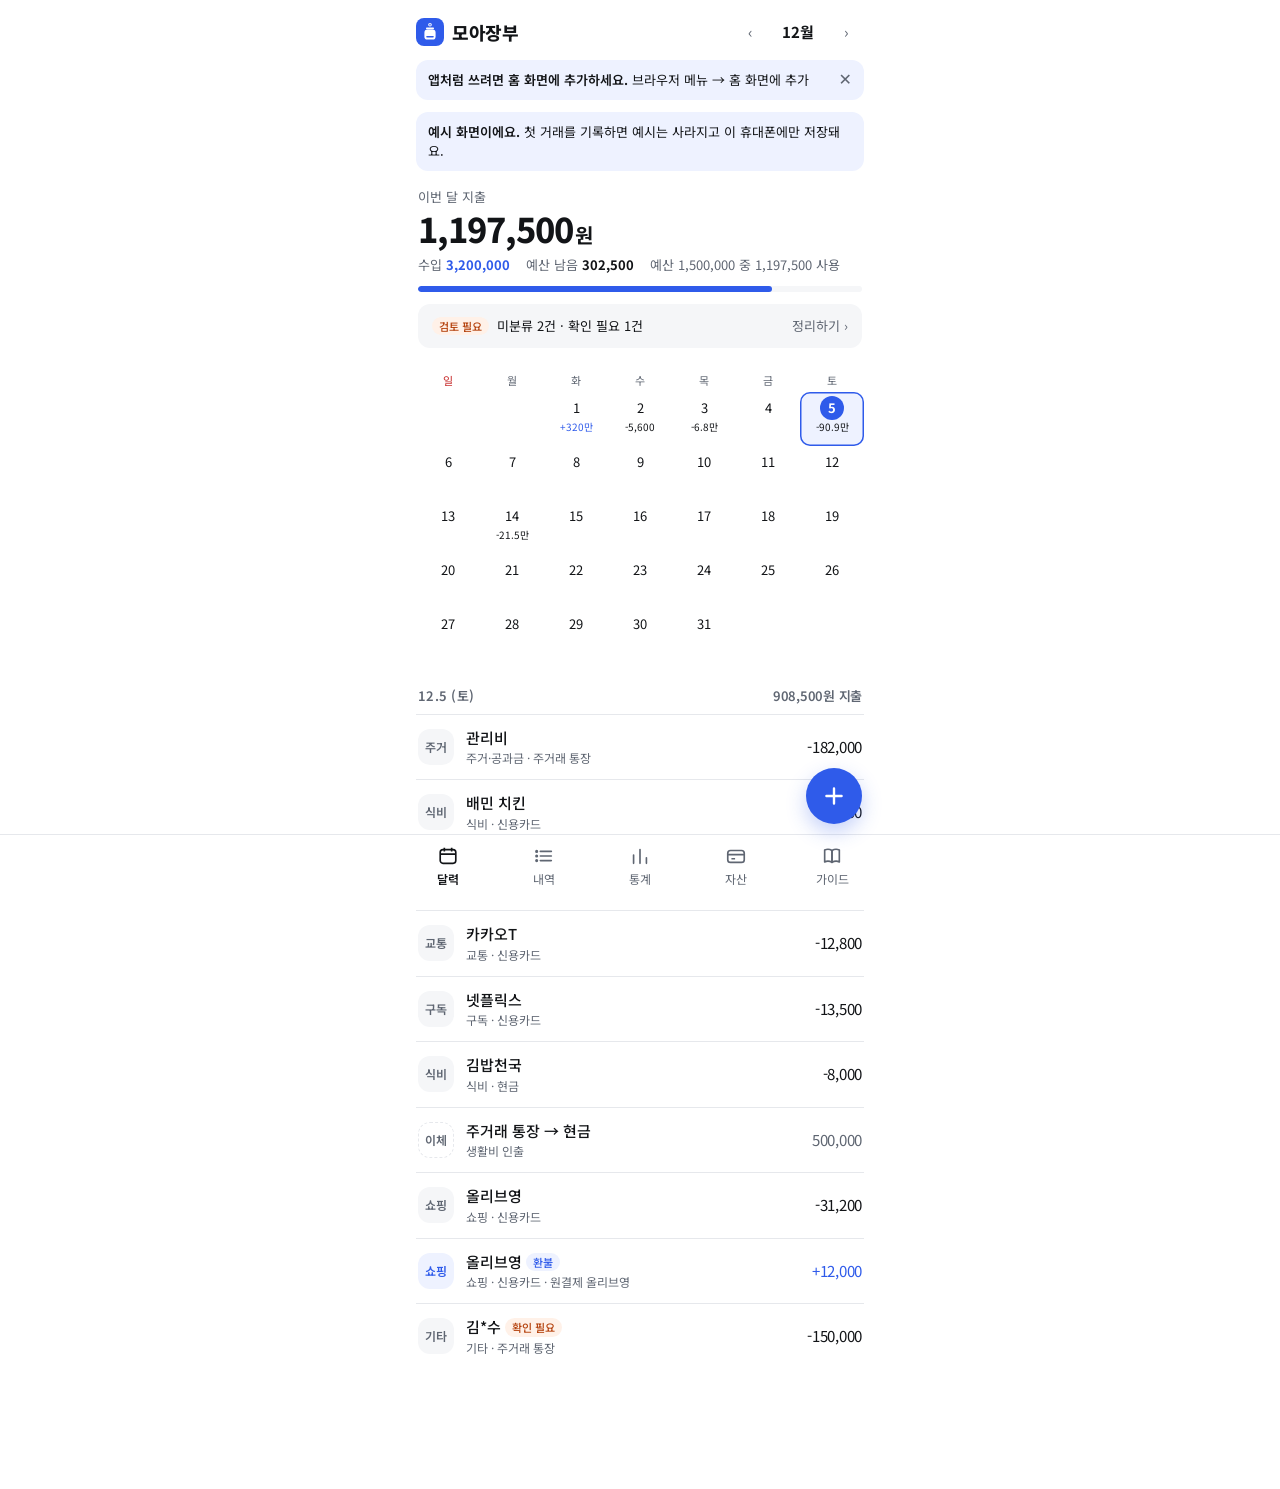
==== index.html @ e37d8bec "v2.2: 할부 회차 금액을 카드사 방식(100원 단위)으로 Co-Authored-By: Claude Opus 5.5 <noreply@anthropic.com> Claude-Ses" ====
<!doctype html>
<html lang="ko">
<head>
<meta charset="utf-8">
<meta name="viewport" content="width=device-width,initial-scale=1,viewport-fit=cover">
<title>모아장부</title>
<meta name="description" content="내 휴대폰에만 저장되는 가계부">
<meta name="theme-color" content="#FFFFFF" media="(prefers-color-scheme: light)">
<meta name="theme-color" content="#0E1014" media="(prefers-color-scheme: dark)">
<meta name="apple-mobile-web-app-capable" content="yes">
<meta name="mobile-web-app-capable" content="yes">
<meta name="apple-mobile-web-app-title" content="모아장부">
<meta name="apple-mobile-web-app-status-bar-style" content="default">
<link rel="manifest" href="manifest.webmanifest?v=5">
<link rel="icon" type="image/png" sizes="192x192" href="icon-192.png?v=5">
<link rel="apple-touch-icon" sizes="180x180" href="apple-touch-icon.png?v=5">
<link rel="preconnect" href="https://fonts.googleapis.com">
<link rel="stylesheet" href="https://fonts.googleapis.com/css2?family=Noto+Sans+KR:wght@400;500;700;800&display=swap">
<style>
/* Layout: A안 미니멀 — 흰 바탕, 코발트 포인트 하나, 큰 지출 숫자, 선으로 나눈 목록 */
:root{
  --bg:#FFFFFF; --surface:#FFFFFF; --surface2:#F5F6F8; --fg:#121417; --muted:#5F6672; --line:#E6E8EC;
  --accent:#2F5BEA; --accent-soft:#EEF2FF; --accent-ink:#FFFFFF; --in:#2F5BEA; --warn:#B4400B; --warn-soft:#FFF1E8; --danger:#C62828;
  --display:"Noto Sans KR","Apple SD Gothic Neo","Malgun Gothic",system-ui,sans-serif;
  --body:"Noto Sans KR","Apple SD Gothic Neo","Malgun Gothic",system-ui,sans-serif;
  --num:"Noto Sans KR","Apple SD Gothic Neo","Malgun Gothic",system-ui,sans-serif;
  --r:14px;
}
@media (prefers-color-scheme: dark){:root:not([data-theme="light"]){
  --bg:#0E1014; --surface:#0E1014; --surface2:#1B1F26; --fg:#EDEFF3; --muted:#9AA1AD; --line:#262B34;
  --accent:#6E8DFF; --accent-soft:#1A2246; --accent-ink:#0B1020; --in:#8EA6FF; --warn:#FF9F6B; --warn-soft:#3A2416; --danger:#FF8A80; color-scheme:dark}}
:root[data-theme="dark"]{
  --bg:#0E1014; --surface:#0E1014; --surface2:#1B1F26; --fg:#EDEFF3; --muted:#9AA1AD; --line:#262B34;
  --accent:#6E8DFF; --accent-soft:#1A2246; --accent-ink:#0B1020; --in:#8EA6FF; --warn:#FF9F6B; --warn-soft:#3A2416; --danger:#FF8A80; color-scheme:dark}
html{padding-top:env(safe-area-inset-top,0px);padding-bottom:env(safe-area-inset-bottom,0px);-webkit-text-size-adjust:100%}
html,body{height:100%}
body{margin:0;font-size:15px}
[hidden]{display:none!important}
.linkbtn{border:0;background:none;padding:0;color:var(--accent);font-weight:600;text-decoration:underline;text-underline-offset:2px}
.banner .x{float:right;border:0;background:none;color:var(--muted);font-size:16px;line-height:1;padding:0 0 4px 8px}
body{background:var(--bg);color:var(--fg);font-family:var(--body);font-size:15px;line-height:1.5;-webkit-tap-highlight-color:transparent}
body::before{content:"";position:fixed;inset:0 0 auto;height:env(safe-area-inset-top,0px);z-index:10;background:var(--bg)}
*{box-sizing:border-box}
button,input,select,textarea{font:inherit;color:inherit}
button{cursor:pointer}
:focus-visible{outline:2px solid var(--accent);outline-offset:2px}
.app{max-width:480px;margin:0 auto;padding-left:max(16px,env(safe-area-inset-left,0px));padding-right:max(16px,env(safe-area-inset-right,0px));padding-block:0 120px}
.num{font-family:var(--num);font-variant-numeric:tabular-nums;letter-spacing:-.02em}
.muted{color:var(--muted)}
.in{color:var(--in)}
.ref{color:var(--accent)}
header.top{position:sticky;top:env(safe-area-inset-top,0px);z-index:5;background:var(--bg);display:flex;align-items:center;justify-content:space-between;gap:8px;padding-block:14px 10px}
.brand{display:flex;align-items:center;gap:8px;font-weight:800;font-size:18px;letter-spacing:-.02em}
.brand .mark{width:28px;height:28px;border-radius:8px;background:var(--accent);display:grid;place-items:center;flex:none}
.hero{padding:4px 2px 2px;margin-bottom:6px}
.hero .lbl{font-size:13px;color:var(--muted)}
.hero .big{font-size:34px;font-weight:800;letter-spacing:-.03em;line-height:1.25;margin-top:2px;font-variant-numeric:tabular-nums}
.hero .big span{font-size:20px;font-weight:700;margin-left:2px}
.hero .sub{display:flex;flex-wrap:wrap;gap:4px 16px;margin-top:4px;font-size:13px;color:var(--muted)}
.hero .sub b{color:var(--fg);font-weight:700;font-variant-numeric:tabular-nums}
.hero .sub b.in{color:var(--in)}
.hero .sub b.over{color:var(--warn)}
.hero .meter{margin-top:12px}
.hero .status-row{margin-top:12px;background:var(--surface2);border-radius:12px;padding:12px 14px}
.month{display:flex;align-items:center;gap:2px}
.month b{font-weight:700;min-width:56px;text-align:center}
.icon-btn{border:0;background:transparent;width:36px;height:36px;border-radius:10px;display:grid;place-items:center;color:var(--muted)}
.icon-btn:hover{background:var(--surface2)}
.banner{background:var(--accent-soft);color:var(--fg);border-radius:12px;padding:10px 12px;font-size:13px;margin-bottom:12px}
.banner b{font-weight:600}
.banner.warn{background:var(--warn-soft)}
.banner details{margin-top:6px}
.banner summary{cursor:pointer;color:var(--muted)}
.banner pre{white-space:pre-wrap;word-break:break-all;font-family:var(--num);font-size:12px;margin:6px 0 0}
.summary{display:grid;grid-template-columns:1fr 1fr;gap:1px;background:var(--line);border:1px solid var(--line);border-radius:var(--r);overflow:hidden;margin-bottom:14px}
.summary>div,.summary>button{background:var(--surface);padding:12px 14px;min-width:0}
.summary .lbl{font-size:12px;color:var(--muted);letter-spacing:.02em}
.summary .val{font-size:19px;margin-top:2px;white-space:nowrap;overflow:hidden;text-overflow:ellipsis}
.summary .wide{grid-column:1/-1}
.status-row{border:0;text-align:left;display:flex;align-items:center;gap:8px;font-size:13px;width:100%}
.status-row .go{margin-left:auto;color:var(--muted)}
button.status-row:hover{background:var(--surface2)}
.meter{height:6px;border-radius:6px;background:var(--surface2);overflow:hidden;margin-top:8px}
.meter i{display:block;height:100%;background:var(--accent);border-radius:6px}
.meter.over i{background:var(--warn)}
.cal{padding:12px 0 6px;margin-bottom:6px}
.cal .dow,.cal .grid{display:grid;grid-template-columns:repeat(7,1fr)}
.cal .dow span{text-align:center;font-size:11px;color:var(--muted);padding:4px 0}
.cal .dow span:first-child{color:var(--danger)}
.day{border:0;background:transparent;border-radius:10px;min-height:54px;padding:4px 2px;display:flex;flex-direction:column;align-items:center;gap:1px;min-width:0}
.day .d{font-size:13px;width:24px;height:24px;line-height:24px;border-radius:50%;text-align:center}
.day.today{background:var(--accent-soft)}
.day.today .d{background:var(--accent);color:var(--accent-ink);font-weight:700}
.day.sel{box-shadow:inset 0 0 0 1.5px var(--accent)}
.day .a{font-family:var(--num);font-size:10px;line-height:1.25;max-width:100%;overflow:hidden;text-overflow:ellipsis;white-space:nowrap}
.day.blank{visibility:hidden}
h2.sec{font-size:13px;font-weight:600;color:var(--muted);margin:18px 2px 8px;display:flex;justify-content:space-between;align-items:center;gap:8px;letter-spacing:.02em}
.list{background:transparent;border-top:1px solid var(--line);overflow:hidden}
.row{display:flex;align-items:center;gap:12px;padding:12px 2px;border:0;background:transparent;width:100%;text-align:left;border-top:1px solid var(--line)}
.row:first-child{border-top:0}
button.row:hover{background:var(--surface2)}
.cat{flex:none;width:36px;height:36px;border-radius:12px;background:var(--surface2);display:grid;place-items:center;font-size:12px;font-weight:600;color:var(--muted)}
.cat.tr{background:transparent;border:1px dashed var(--line)}
.cat.rf{background:var(--accent-soft);color:var(--accent)}
.row .main{flex:1;min-width:0}
.row .t{font-weight:500;white-space:nowrap;overflow:hidden;text-overflow:ellipsis;display:block}
.row .s{font-size:12px;color:var(--muted);white-space:nowrap;overflow:hidden;text-overflow:ellipsis;display:block}
.row .amt{text-align:right;white-space:nowrap}
.row .amt small{display:block;font-family:var(--body);font-size:11px;color:var(--muted)}
.who{display:inline-grid;place-items:center;width:16px;height:16px;border-radius:50%;background:var(--accent-soft);color:var(--accent);font-size:9px;font-weight:600;margin-left:4px;vertical-align:1px}
.pill{display:inline-block;font-size:11px;font-weight:500;padding:1px 7px;border-radius:20px;background:var(--surface2);color:var(--muted);margin-left:4px;vertical-align:1px;white-space:nowrap}
.pill.acc{background:var(--accent-soft);color:var(--accent)}
.pill.warn{background:var(--warn-soft);color:var(--warn)}
.pill.solid{background:var(--accent);color:var(--accent-ink)}
.status-row .pill{margin-left:0}
.empty{padding:28px 16px;text-align:center;color:var(--muted);font-size:14px}
.search{width:100%;border:0;background:var(--surface2);border-radius:12px;padding:10px 12px;margin-bottom:10px}
.chips{display:flex;gap:6px;overflow-x:auto;padding-bottom:10px}
.chip{flex:none;border:1px solid var(--line);background:var(--surface);border-radius:20px;padding:5px 12px;font-size:13px}
.chip.on{background:var(--fg);color:var(--bg);border-color:var(--fg)}
.flowchips{display:flex;flex-wrap:wrap;gap:6px;padding:0 14px 12px 62px}
.flowchips .chip{padding:4px 10px;font-size:12px}
.bars{display:flex;flex-direction:column;gap:12px;padding:14px}
.bar .top{display:flex;justify-content:space-between;gap:8px;font-size:14px}
.bar .track{height:8px;background:var(--surface2);border-radius:8px;margin-top:5px;overflow:hidden}
.bar .track i{display:block;height:100%;background:var(--accent);border-radius:8px}
.bar.unc .track i{background:var(--warn)}
.trend{display:grid;grid-template-columns:repeat(6,1fr);align-items:end;gap:10px;height:150px;padding:14px 14px 8px}
.trend .col{display:flex;flex-direction:column;align-items:center;justify-content:flex-end;height:100%;gap:4px;min-width:0}
.trend .col i{display:block;width:70%;max-width:34px;background:var(--surface2);border-radius:6px 6px 2px 2px;min-height:2px}
.trend .col.cur i{background:var(--accent)}
.trend .col span{font-size:11px;color:var(--muted)}
.trend .col em{font-style:normal;font-family:var(--num);font-size:10px;color:var(--muted);white-space:nowrap}
.actions{display:flex;flex-direction:column;gap:8px;margin-top:10px}
.total{display:flex;justify-content:space-between;align-items:baseline;padding:16px 14px;background:var(--surface2);border:0;border-radius:var(--r)}
.total .v{font-size:24px}
.total.col{flex-direction:column;align-items:stretch;gap:8px}
.total .r{display:flex;justify-content:space-between;align-items:baseline;gap:8px;font-size:14px}
.total .r b{font-weight:700;font-variant-numeric:tabular-nums}
.total .r.big{font-size:18px;font-weight:800;padding-top:10px;border-top:1px solid var(--line)}
nav.tabs{position:fixed;left:0;right:0;bottom:0;z-index:6;background:var(--surface);border-top:1px solid var(--line);padding-bottom:env(safe-area-inset-bottom,0px);padding-left:env(safe-area-inset-left,0px);padding-right:env(safe-area-inset-right,0px)}
nav.tabs .in-tabs{max-width:480px;margin:0 auto;display:grid;grid-template-columns:repeat(5,1fr)}
.gver{display:flex;justify-content:space-between;align-items:baseline;gap:8px;font-size:13px;margin:4px 2px 12px}
details.guide{background:var(--surface2);border:0;border-radius:var(--r);margin-bottom:10px;overflow:hidden}
details.guide>summary{list-style:none;cursor:pointer;padding:14px 16px;font-weight:600;display:flex;justify-content:space-between;align-items:center;gap:8px}
details.guide>summary::-webkit-details-marker{display:none}
details.guide>summary::after{content:"";width:8px;height:8px;border-right:2px solid var(--muted);border-bottom:2px solid var(--muted);transform:rotate(45deg);margin-top:-4px;transition:transform .15s}
details.guide[open]>summary::after{transform:rotate(-135deg);margin-top:4px}
details.guide>summary .tag{font-size:11px;font-weight:500;color:var(--accent);background:var(--accent-soft);border-radius:20px;padding:1px 8px;margin-left:6px}
.gbody{padding:0 16px 16px;font-size:14px;line-height:1.65}
.gbody h4{font-size:13px;margin:14px 0 6px;color:var(--muted);letter-spacing:.02em}
.gbody h4:first-child{margin-top:0}
.gbody ol,.gbody ul{margin:0;padding-left:20px;display:flex;flex-direction:column;gap:4px}
.gbody p{margin:0 0 8px}
.gbody code{font-family:var(--num);font-size:13px;background:var(--surface2);border-radius:6px;padding:1px 6px;white-space:nowrap}
.gtable{width:100%;border-collapse:collapse;font-size:13px}
.gtable td{border-top:1px solid var(--line);padding:8px 4px;vertical-align:top}
.gtable tr:first-child td{border-top:0}
.gtable td:first-child{width:52%}
.cl{padding:10px 0;border-top:1px solid var(--line)}
.cl:first-child{border-top:0;padding-top:0}
.cl-h{display:flex;justify-content:space-between;gap:8px;margin-bottom:4px}
nav.tabs button{border:0;background:transparent;padding:10px 0 12px;font-size:12px;color:var(--muted);display:flex;flex-direction:column;align-items:center;gap:3px}
nav.tabs button[aria-current="page"]{color:var(--fg);font-weight:600}
nav.tabs svg{width:22px;height:22px}
.fab{position:fixed;z-index:7;right:max(18px,calc((100vw - 480px)/2 + 18px));bottom:calc(76px + env(safe-area-inset-bottom,0px));width:56px;height:56px;border-radius:28px;border:0;background:var(--accent);color:var(--accent-ink);box-shadow:0 8px 20px rgba(47,91,234,.28);display:grid;place-items:center}
.fab svg{width:26px;height:26px}
.scrim{position:fixed;inset:0;background:rgba(0,0,0,.38);z-index:20;display:flex;align-items:flex-end;justify-content:center}
.sheet{background:var(--bg);width:100%;max-width:480px;max-height:92%;overflow-y:auto;border-radius:24px 24px 0 0;padding:6px max(16px,env(safe-area-inset-right,0px)) calc(20px + env(safe-area-inset-bottom,0px)) max(16px,env(safe-area-inset-left,0px))}
.sheet .grab{width:40px;height:4px;border-radius:4px;background:#D9DCE1;margin:6px auto 8px}
.sheet header{display:flex;justify-content:space-between;align-items:center;margin-bottom:10px}
.sheet h3{margin:0;font-size:20px;font-weight:800;letter-spacing:-.02em}
.seg{display:grid;grid-auto-flow:column;grid-auto-columns:1fr;background:var(--surface2);border-radius:12px;padding:3px;margin-bottom:12px}
.seg button{border:0;background:transparent;padding:8px 4px;border-radius:9px;font-size:14px;color:var(--muted)}
.seg button.on{background:var(--surface);color:var(--fg);font-weight:600;box-shadow:0 1px 2px rgba(0,0,0,.08)}
.field{display:flex;flex-direction:column;gap:4px;margin-bottom:12px;min-width:0}
.field>label{font-size:12px;color:var(--muted);letter-spacing:.02em}
.inp{width:100%;border:1px solid var(--line);background:var(--surface);border-radius:12px;padding:11px 12px;min-width:0}
textarea.inp{min-height:140px;resize:vertical;line-height:1.7;font-family:var(--body)}
.inp.big{font-family:var(--num);font-size:24px;padding:10px 12px}
.two{display:grid;grid-template-columns:1fr 1fr;gap:10px}
.btn{border:0;border-radius:14px;padding:15px 14px;font-weight:700;font-size:16px;width:100%;background:var(--accent);color:var(--accent-ink)}
.btn:disabled{opacity:.45;cursor:default}
.btn.ghost{background:var(--surface2);color:var(--fg)}
.btn.danger{background:transparent;color:var(--danger);border:1px solid var(--line)}
.btn-row{display:flex;gap:8px;margin-top:6px}
.note{font-size:12px;color:var(--muted);margin:-4px 2px 12px}
.inst-box{background:var(--surface);border:1px solid var(--line);border-radius:12px;padding:10px 12px;margin:0 0 12px;font-size:13px;display:grid;grid-template-columns:auto 1fr;gap:4px 12px}
.inst-box dt{color:var(--muted)}
.inst-box dd{margin:0;text-align:right;font-family:var(--num)}
.prev .row{align-items:flex-start;gap:10px}
.prev .row select{border:1px solid var(--line);background:var(--surface);border-radius:8px;padding:4px 6px;font-size:13px;max-width:92px}
.prev .row .right{display:flex;flex-direction:column;align-items:flex-end;gap:6px}
.prev .row.off{opacity:.5}
.prev .row.bad .t{white-space:normal}
.prev input[type=checkbox]{width:18px;height:18px;margin:9px 0 0;accent-color:var(--accent);flex:none}
.prev .s.wrap{white-space:normal}
.drop{border:1.5px dashed var(--line);border-radius:14px;padding:22px 14px;text-align:center;color:var(--muted);background:var(--surface);display:block}
.drop input{display:none}
.nbchip{border:1px solid var(--line);background:var(--surface);border-radius:8px;padding:3px 8px;font-size:12px;color:var(--fg)}
.nbchip.off{background:var(--surface2);color:var(--muted)}
.chk{display:flex;align-items:center;gap:8px;flex-wrap:wrap;margin:0 2px 12px;font-size:14px}
.chk input{width:18px;height:18px;accent-color:var(--accent);margin:0}
label.row{cursor:pointer}
.billrow input{width:20px;height:20px;accent-color:var(--accent);flex:none;margin:0}
.billrow.off .t,.billrow.off .amt{color:var(--muted)}
.billrow.off .amt{text-decoration:line-through}
.ppamt{display:flex;align-items:center;gap:6px;flex-wrap:wrap;padding:0 0 10px 32px;font-size:13px}
.ppamt label{color:var(--muted)}
.ppamt .inp{width:120px;padding:6px 10px;text-align:right}
.ppamt .muted{flex-basis:100%;font-size:12px}
.toast{position:fixed;left:50%;transform:translateX(-50%);bottom:calc(148px + env(safe-area-inset-bottom,0px));z-index:30;background:var(--fg);color:var(--bg);padding:10px 14px;border-radius:12px;font-size:14px;display:flex;gap:12px;align-items:center;max-width:calc(100% - 32px);box-shadow:0 6px 18px rgba(0,0,0,.2)}
.toast button{border:0;background:transparent;color:var(--accent-soft);font-weight:600;padding:0;white-space:nowrap}
.card-sec{background:var(--surface2);border:0;border-radius:var(--r);padding:14px;font-size:14px}
.card-sec p{margin:0 0 8px}
.card-sec p:last-child{margin:0}
@media (prefers-reduced-motion: no-preference){.sheet{animation:up .22s ease-out}@keyframes up{from{transform:translateY(24px);opacity:.6}}}
</style>
</head>
<body>
<div class="app" id="app"></div>
<nav class="tabs" aria-label="화면"><div class="in-tabs" id="tabs"></div></nav>
<button class="fab" id="fab" aria-label="거래 추가"><svg viewBox="0 0 24 24" fill="none" stroke="currentColor" stroke-width="2.2" stroke-linecap="round"><path d="M12 5v14M5 12h14"/></svg></button>
<div id="layer"></div>

<script>
(function(){
"use strict";
/* ================= constants ================= */
const CATS_OUT=["식비","카페","마트·편의점","쇼핑","교통","주거·공과금","통신","의료","문화·여가","구독","경조사","교육","보험","세금","저축·투자","대출 상환","송금","기타"];
const CATS_IN=["급여","용돈","부수입","이자·환급","보험금","중고 판매","기타수입"];
/* 지출 성격: PAMO cashflow_type 저장값 그대로 */
const FLOWS=[["정상 생활비","생활비","정상 생활비"],["고정비","고정비","고정비"],["기타 비정기지출","비정기","비정기 (일회성 큰 지출)"]];
/* 예전 '결혼 관련 일회성 지출' 값은 비정기로 읽는다 */
const normFlow=f=>f==="결혼 관련 일회성 지출"?"기타 비정기지출":(f||"");
const FLOW_KEYS=FLOWS.map(f=>f[0]);
const flowShort=f=>(FLOWS.find(x=>x[0]===f)||[,"미분류"])[1];
const STATUS={no_data:["데이터 없음",""],needs_review:["검토 필요","warn"],provisional:["잠정","acc"],confirmed:["확정","solid"]};
const RULES=[
 ["카페",/스타벅스|투썸|이디야|메가.?커피|컴포즈|빽다방|폴바셋|할리스|커피|카페|coffee|cafe|블루보틀|파스쿠찌/i],
 ["식비",/배민|배달의민족|요기요|쿠팡이츠|식당|김밥|치킨|피자|맥도날드|버거|롯데리아|맘스터치|분식|국밥|고기|초밥|스시|파리바게뜨|뚜레쥬르|베이커리|점심|저녁|아침|식사|떡볶이|서브웨이|bbq|교촌|bhc/i],
 ["마트·편의점",/이마트|홈플러스|롯데마트|코스트코|트레이더스|하나로|마트|cu\b|gs25|세븐일레븐|이마트24|편의점|노브랜드/i],
 ["쇼핑",/쿠팡|11번가|g마켓|지마켓|옥션|무신사|올리브영|다이소|29cm|지그재그|에이블리|네이버페이|스마트스토어|컬리|마켓컬리|ssg|백화점|아울렛|유니클로|자라/i],
 ["교통",/택시|카카오t|카카오택시|지하철|버스|티머니|교통|주유|gs칼텍스|sk에너지|s-oil|에쓰오일|현대오일|주차|ktx|srt|코레일|철도|하이패스|톨게이트|타다/i],
 ["주거·공과금",/관리비|월세|전기|가스|수도|도시가스|한전|전세|대출이자/i],
 ["통신",/skt|sk텔레콤|\bkt\b|lg\s?u\+|유플러스|알뜰폰|통신|인터넷요금/i],
 ["의료",/병원|약국|의원|치과|한의원|안과|피부과|정형외과|내과/i],
 ["구독",/넷플릭스|netflix|유튜브|youtube|디즈니|티빙|웨이브|왓챠|쿠팡와우|멜론|스포티파이|spotify|애플|apple|icloud|chatgpt|claude|구독/i],
 ["문화·여가",/cgv|메가박스|롯데시네마|영화|공연|티켓|인터파크|야놀자|여기어때|에어비앤비|호텔|숙박|노래방|pc방|볼링|헬스|필라테스/i],
 ["경조사",/축의금|조의금|부조|선물|경조/i],
 ["저축·투자",/적금|청약|증권|투자|펀드|주식|ISA|연금저축/i],
 ["대출 상환",/대출|원리금|상환|할부금/i],
 ["세금",/세금|국세|지방세|과태료|범칙금|국민연금|건강보험공단/i],
 ["보험",/보험|생명|화재|손해|라이프/i],
 ["송금",/송금/i],
 ["교육",/학원|강의|클래스101|인프런|교재|서점|교보문고|yes24|알라딘/i]
];
const RULES_IN=[["급여",/급여|월급|상여|보너스|salary/i],["보험금",/보험금/i],["중고 판매",/당근|중고/i],["용돈",/용돈/i],["이자·환급",/이자|환급|캐시백|리워드/i],["부수입",/부수입|중고|당근|판매/i]];
const CUR={"달러":"USD","유로":"EUR","엔":"JPY","위안":"CNY","파운드":"GBP"};
const DEFAULT_SETTINGS={budget:1500000,accounts:[
 {id:"a1",name:"주거래 통장",kind:"bank",init:0},
 {id:"a2",name:"신용카드",kind:"card",init:0,payDay:14,cycMon:-1,cycDay:1},
 {id:"a3",name:"현금",kind:"cash",init:0}
]};

/* ================= helpers ================= */
const $=s=>document.querySelector(s);
const esc=s=>String(s??"").replace(/[&<>"']/g,c=>({"&":"&amp;","<":"&lt;",">":"&gt;",'"':"&quot;","'":"&#39;"}[c]));
const won=n=>Math.round(n).toLocaleString("ko-KR");
const pad=n=>String(n).padStart(2,"0");
const ymd=d=>d.getFullYear()+"-"+pad(d.getMonth()+1)+"-"+pad(d.getDate());
const parseYmd=s=>{const [y,m,d]=s.split("-").map(Number);return new Date(y,m-1,d)};
const todayStr=()=>ymd(new Date());
const ym=s=>s.slice(0,7);
const short=n=>{const a=Math.abs(n);if(a>=1e8)return (n/1e8).toFixed(1).replace(/\.0$/,"")+"억";if(a>=1e4)return Math.round(n/1e3)/10+"만";return won(n)};
const normKey=s=>String(s||"").toLowerCase().replace(/\s+/g,"").slice(0,60);
const uid=()=>Date.now().toString(36)+Math.random().toString(36).slice(2,7);
function addMonthsPay(dateStr,i,payDay){const d=parseYmd(dateStr);const y=d.getFullYear(),m=d.getMonth()+i;const last=new Date(y,m+1,0).getDate();return ymd(new Date(y,m,Math.min(payDay??d.getDate(),last)))}
function firstPayFor(purchase,acct){if(acct&&acct.kind==="card")return payDateFor(acct,purchase);const pd=acct&&acct.payDay?acct.payDay:parseYmd(purchase).getDate();return addMonthsPay(purchase.slice(0,8)+"01",1,pd)}
function hashStr(s){let h=0x811c9dc5;for(let i=0;i<s.length;i++){h^=s.charCodeAt(i);h=Math.imul(h,0x01000193)}return (h>>>0).toString(16)}

/* ===== PAMO common.py 이식 ===== */
function normalizeSms(t){return String(t).normalize("NFKC").replace(/\[\s*(?:Web발신|국제발신|국외발신|SMS)\s*\]/gi," ").replace(/\s+/g," ").trim()}
function intAmt(s){s=String(s).trim();return /^\d{1,3}(?:,\d{3})+$|^\d+$/.test(s)?parseInt(s.replace(/,/g,""),10):null}
function parseInst(s){s=s.trim();if(s==="일시불")return 0;const m=s.match(/^(\d{1,2})\s*개월$/);return m?+m[1]:null}
/* 연도 없는 MM/DD → 오늘 이전의 가장 가까운 날짜. 없는 날짜면 null */
function resolveDate(month,day,today){const t=parseYmd(today);for(let y=t.getFullYear();y>t.getFullYear()-4;y--){const d=new Date(y,month-1,day);if(d.getMonth()!==month-1||d.getDate()!==day)continue;if(d<=t)return ymd(d)}return null}
/* ===== PAMO masking.py 이식 ===== */
function maskSensitive(t,names){
  (names||[]).forEach(n=>{if(n)t=t.split(n).join("[이름]")});
  t=t.replace(/(?<![\d,.])(?:[\d*]{4}[- ]){3}[\d*]{3,4}(?![\d,])|(?<![\d,.])\d{13,19}(?![\d,])/g,"[카드번호]");
  t=t.replace(/(?<![\d*-])\d{2,6}-[\d*]{2,6}-[\d*]{4,8}(?:-[\d*]{1,4})?(?![\d*-])/g,"[계좌]");
  t=t.replace(/(?<![\d,.])\d{10,}(?![\d,])/g,"[숫자열]");
  return t.replace(/(?<![가-힣A-Za-z*])[가-힣]\*{1,2}[가-힣]?(?![가-힣*])/g,"[이름]");
}
function maskForAI(t){return maskSensitive(t).replace(/(?<![가-힣A-Za-z*])[가-힣]\*{1,2}[가-힣]?(?=님|고객|회원)/g,"[이름]").replace(/[가-힣]{2,4}(?=\s*(?:님|고객님|회원님)(?![가-힣]))/g,"[이름]").replace(/(카드|card)\s*\(\s*[\d*]{1,8}\s*\)/gi,"$1([카드번호])").replace(/(카드|card)\s*([\d*]{1,2}\*[\d*]{1,4})/gi,"$1[카드번호]")}

/* ===== PAMO parsers/shinhan.py 이식 (신한카드 승인·해외승인·취소) ===== */
function parseShinhanCard(text,today){
  const norm=normalizeSms(text);if(!norm.startsWith("신한"))return null;
  const h=norm.match(/^신한(?:카드)?\s*(?:\(\s*([^)]*?)\s*\))?\s*(해외승인|해외취소|승인취소|매출취소|승인|취소)?/);
  if(!h||!h[2])return null;
  const cancel=h[2].includes("취소"),cardRaw=h[1]||"",warn=[];
  const orig=norm.slice(h[0].length);let body=orig;
  const cm=body.match(/누적\s*(\d[\d,]*)\s*원/);if(cm)body=body.slice(0,cm.index)+" "+body.slice(cm.index+cm[0].length);
  let amt=null,inst=0,am=null,foreign="";
  const fm=body.match(/(\d[\d,]*(?:\.\d+)?)\s*([가-힣]{1,4}|[A-Z]{3})\s*\(\s*([A-Z]{2})\s*\)/);
  if(fm&&fm[2]!=="원"){am=fm;foreign=fm[1]+" "+(CUR[fm[2]]||fm[2])}
  else{const dm=body.match(/(\d[\d,]*)\s*원\s*(?:\(\s*([^)]*?)\s*\))?/);if(dm){am=dm;amt=intAmt(dm[1]);if(dm[2]!=null){const p=parseInst(dm[2]);if(p==null)warn.push("할부 표기를 읽지 못했어요("+dm[2]+")");else inst=p}else if(!cancel)warn.push("할부·일시불 정보를 확인하지 못했어요")}}
  const name=((am?body.slice(0,am.index):body).trim().split(/\s+/)[0])||"";
  let date=null,time="",merchant="";
  if(am){const tm=body.slice(am.index+am[0].length).match(/^\s*(\d{1,2})\/(\d{1,2})(?:\s+(\d{1,2}):(\d{2}))?\s*(.*)$/);if(tm){date=resolveDate(+tm[1],+tm[2],today);if(tm[3]!=null)time=pad(tm[3])+":"+tm[4];merchant=tm[5].trim()}}
  let head=norm.slice(0,h[0].length);if(/^\d+$/.test(cardRaw))head=head.replace(/\(\s*\d+\s*\)/,"([카드번호])");
  const raw=maskSensitive(head+(name?orig.replace(name,"[이름]"):orig));
  const base={kind:"sms",issuer:"신한카드",cardMsg:true,raw,hash:hashStr(raw)};
  if(foreign)return{...base,kind:"bad",msg:`해외 결제(${foreign})라 원화 금액을 알 수 없어요. 청구 금액이 나오면 한 건으로 입력하세요.`};
  if(!amt||!date)return{...base,kind:"bad",msg:!amt?"금액을 찾지 못했어요.":"날짜를 찾지 못했어요."};
  const type=cancel?"refund":"out";
  return{...base,type,amt,date,time,merchant:merchant||"(가맹점 없음)",cat:guessCat(merchant,type),inst:inst>1?inst:0,review:warn.length>0||!merchant,reviewNote:warn.join(" ")||(!merchant?"가맹점을 찾지 못했어요.":""),src:"sms"};
}
/* ===== PAMO parsers/shinhan_bank.py 이식 (확인된 형식은 출금뿐) ===== */
function parseShinhanBank(text,today){
  const norm=normalizeSms(text);if(!norm.startsWith("[신한은행]"))return null;
  const rest=norm.slice(6);
  if(!/(?<!\S)출금(?!\S)/.test(rest)||/(?<!\S)입금(?!\S)/.test(rest))return{kind:"unknown"};
  const acc=rest.match(/\[\s*((?=[\d*\-]*\d)[\d*\-]+)\s*\]/);
  const dm=rest.replace(acc?acc[0]:"","").match(/(?<![\d/])(\d{1,2})\/(\d{1,2})(?![\d/])/);
  const tm=rest.match(/(?<![\d:])(\d{1,2}):(\d{2})(?::(\d{2}))?(?![\d:])/);
  const amM=rest.match(/(?<![\d,.])(\d[\d,]*)\s*원/);
  const cp=rest.match(/\(\s*([^()]*?)\s*\)/);
  const amt=amM?intAmt(amM[1]):null,date=dm?resolveDate(+dm[1],+dm[2],today):null;
  let raw="[신한은행]"+rest;if(acc)raw=raw.replace(acc[0],"[계좌]");if(cp&&cp[1])raw=raw.replace(cp[0],"([이름])");raw=maskSensitive(raw);
  const base={kind:"sms",issuer:"신한은행",bankMsg:true,raw,hash:hashStr(raw)};
  if(!amt||!date)return{...base,kind:"bad",msg:!amt?"금액을 찾지 못했어요.":"날짜를 찾지 못했어요."};
  return{...base,type:"out",amt,date,time:tm?pad(tm[1])+":"+tm[2]:"",merchant:(cp&&cp[1])||"신한은행 출금",cat:"기타",inst:0,review:true,reviewNote:"은행 출금 문자예요. 생활비 지출인지, 내 다른 계좌로 옮긴 이체인지 확인하세요.",src:"sms"};
}
/* ===== 범용 카드·은행 문자 해석 (신한 전용 파서가 못 읽은 문자) ===== */
const FIN_CARDS=[[/KB\s*국민\s*카드|국민\s*카드|KB\s*카드|^KB\s*[\d*]/,"KB국민카드"],[/현대\s*카드/,"현대카드"],[/삼성\s*카드|^삼성\s*[\d*(]/,"삼성카드"],[/롯데\s*카드|^롯데\s*[\d*(]/,"롯데카드"],[/하나\s*카드|^하나\s*\(/,"하나카드"],[/우리\s*카드|^우리\s*\(/,"우리카드"],[/NH\s*농협\s*카드|농협\s*카드|NH\s*카드|^NH\s*[\d*(]/,"NH농협카드"],[/BC\s*카드|비씨\s*카드|^BC\s*[\d*(]/,"BC카드"],[/씨티\s*카드/,"씨티카드"],[/IBK\s*카드|기업\s*카드/,"IBK기업카드"],[/카카오\s*뱅크\s*(?:체크)?\s*카드|카카오\s*체크/,"카카오뱅크카드"],[/토스\s*(?:뱅크)?\s*카드/,"토스뱅크카드"],[/케이\s*뱅크\s*카드/,"케이뱅크카드"],[/신한\s*카드|^신한\s*\(/,"신한카드"]];
const FIN_BANKS=[[/카카오\s*뱅크/,"카카오뱅크"],[/토스\s*뱅크/,"토스뱅크"],[/케이\s*뱅크/,"케이뱅크"],[/KB\s*국민\s*은행|국민\s*은행|^\[?KB\]/,"KB국민은행"],[/NH\s*농협|농협|^NH/,"NH농협"],[/하나\s*은행|^\[?하나\]?[,\s]/,"하나은행"],[/우리\s*은행|^\[?우리\]?[\s,]/,"우리은행"],[/신한\s*은행|^\[?신한\]/,"신한은행"],[/^\[?국민\]/,"KB국민은행"],[/^\[?기업\]/,"IBK기업은행"],[/IBK|기업\s*은행/,"IBK기업은행"],[/우체국/,"우체국"],[/새마을/,"새마을금고"],[/SC\s*제일|제일\s*은행/,"SC제일은행"],[/iM\s*뱅크|대구\s*은행/,"iM뱅크"],[/부산\s*은행/,"부산은행"],[/경남\s*은행/,"경남은행"],[/광주\s*은행/,"광주은행"],[/전북\s*은행/,"전북은행"],[/수협/,"수협"],[/신협/,"신협"]];
const FIN_HEAD=/^\[?\s*(?:KB\s*국민|KB|국민|신한|현대|삼성|롯데|하나|우리|NH\s*농협|NH|농협|BC|비씨|씨티|IBK\s*기업|IBK|기업|카카오\s*뱅크|카카오|토스\s*뱅크|토스|케이\s*뱅크|우체국|새마을\s*금고|새마을|SC\s*제일|iM\s*뱅크|대구|부산|경남|광주|전북|수협|신협)\s*(?:체크\s*카드|카드|은행|뱅크|체크)?\s*\]?/i;
function parseGenericSms(text,today){
  const lines0=String(text).normalize("NFKC").replace(/\[\s*(?:Web발신|국제발신|국외발신|SMS)\s*\]/gi,"\n").split(/\r?\n/).map(l=>l.replace(/\s+/g," ").trim()).filter(Boolean);
  if(!lines0.length)return null;
  const flat=lines0.join(" ");
  const isCancel=/취소|환불/.test(flat);
  const cardMark=/승인|일시불|\d{1,2}\s*개월|할부|결제|체크카드|카드/.test(flat);
  const iIn=flat.search(/입금(?!\s*취소)/),iOut=flat.search(/출금|지급|자동이체|송금/);const bankIn=iIn>=0,bankOut=iOut>=0,inFirst=bankIn&&(!bankOut||iIn<iOut);
  const kind=(bankIn||bankOut)&&!/승인|일시불|\d{1,2}\s*개월/.test(flat)?"bank":cardMark?"card":null;
  if(!kind)return null;
  const issuer=((kind==="card"?FIN_CARDS:FIN_BANKS).find(([re])=>re.test(flat))||[null,kind==="card"?"카드":"은행"])[1];
  if(/(달러|USD|EUR|JPY|유로|위안|파운드)/.test(flat)&&!/\d[\d,]*\s*원/.test(flat.replace(/(?:총\s*)?누적\s*:?\s*[\d,]+\s*원|잔액\s*:?\s*-?[\d,]+\s*원?/g,"")))
    return{kind:"bad",raw:maskSensitive(flat).slice(0,40),msg:"해외 결제라 원화 금액을 알 수 없어요. 청구 금액이 나오면 한 건으로 입력하세요."};
  // 거래 금액이 아닌 숫자(누적·잔액·한도)는 먼저 지운다
  const lines=lines0.map(l=>l.replace(/(?:총\s*)?(?:누적|누계)\s*(?:금액)?\s*:?\s*-?[\d,]+\s*원?|(?:잔액|잔고|사용\s*가능\s*(?:금액|한도)?|한도)\s*:?\s*-?[\d,]+\s*원?/g," ").trim());
  const body=lines.join("\n");
  let amt=null,am=body.match(/(?<![\d.,])(\d{1,3}(?:,\d{3})+|\d+)\s*원/);
  if(am)amt=parseInt(am[1].replace(/,/g,""),10);
  else if(kind==="bank"){const m2=body.match(/(?:출금|입금|송금|이체)\s*:?\s*(\d{1,3}(?:,\d{3})+|\d+)(?![\d/:])/);if(m2){am=m2;amt=parseInt(m2[1].replace(/,/g,""),10)}}
  let date=null;const fy=body.match(/(20\d{2})\s*[\/.\-년]\s*(\d{1,2})\s*[\/.\-월]\s*(\d{1,2})/);
  if(fy){const d=`${fy[1]}-${pad(fy[2])}-${pad(fy[3])}`;if(d<=today&&!isNaN(parseYmd(d)))date=d}
  if(!date){const dm=body.replace(/20\d{2}\s*[\/.\-]/g," ").match(/(?<![\d/.])(\d{1,2})\s*[\/.]\s*(\d{1,2})(?![\d/])(?!\s*원)/)||body.match(/(\d{1,2})\s*월\s*(\d{1,2})\s*일/);if(dm)date=resolveDate(+dm[1],+dm[2],today)}
  if(!amt||!date)return null;
  const tm=body.match(/(?<![\d:])(\d{1,2}):(\d{2})(?::\d{2})?(?![\d:])/);
  let inst=0;const im=body.match(/(\d{1,2})\s*개월/);if(im&&+im[1]>1)inst=+im[1];
  // 가맹점: 알려진 조각을 지우고 남은 글자
  let name="";
  const clean=lines.map((l,i)=>{
    let s=l;
    if(i===0||i===1){s=s.replace(FIN_HEAD," ")}
    s=s.replace(/\[[^\]]{0,20}\]/g," ");
    s=s.replace(/(?<![\d,])(\d{1,3}(?:,\d{3})+|\d+)\s*원(?:\s*\(\s*[^)]*\))?/g," ");
    s=s.replace(/20\d{2}\s*[\/.\-년]\s*\d{1,2}\s*[\/.\-월]\s*\d{1,2}\s*일?/g," ");
    s=s.replace(/(?<![\d/.])\d{1,2}\s*[\/.]\s*\d{1,2}(?![\d/])/g," ").replace(/\d{1,2}\s*월\s*\d{1,2}\s*일/g," ").replace(/(?<![\d:])\d{1,2}:\d{2}(?::\d{2})?(?![\d:])/g," ");
    s=s.replace(/(?<![가-힣A-Za-z*])[가-힣]\*{1,2}[가-힣]?\s*님?/g," ").replace(/[가-힣]{2,4}\s*(?:고객)?님/g," ");
    s=s.replace(/(?:해외|국내)?\s*(?:승인\s*취소|매출\s*취소|결제\s*취소|취소|승인|결제|사용|일시불|\d{1,2}\s*개월|할부|체크\s*카드|체크|타행|당행|전자금융|인터넷|모바일|출금|입금|지급|송금|이체|자동이체|ATM|CD)/g," ");
    s=s.replace(/\([\d*\s\-]*\)/g," ").replace(/(?:^|\s)[\d*\-]{2,}(?=\s|$)/g," ").replace(/(?:^|\s)\d*\*[\d*]*(?=\s|$)/g," ");
    s=s.replace(/(?:^|\s)(?:카드|은행|님|원)(?=\s|$)/g," ");
    s=s.replace(/(?:^|\s)\d{1,3}(?:,\d{3})+(?=\s|$)/g," ");
    return s.replace(/^[\s,.:;\-/·]+|[\s,.:;\-/·]+$/g,"").replace(/\s+/g," ").trim();
  });
  // 카드 한 줄 문자: 금액 바로 앞의 한글 2~4자는 이름
  if(kind==="card"&&am){const before=body.slice(0,am.index).trim().split(/\s+/).pop()||"";if(/^[가-힣]{2,4}$/.test(before))name=before}
  const rest=clean.filter(Boolean).map(s=>name?s.split(" ").filter(w=>w!==name).join(" "):s).filter(Boolean);
  let merchant=(lines0.length>2?rest[rest.length-1]:rest.join(" "))||"";
  const wrap=merchant.match(/^\(\s*([^()]+?)\s*\)$/);if(wrap)merchant=wrap[1];
  if(merchant.length>30)merchant=merchant.slice(0,30);
  const type=isCancel?(kind==="bank"?(inFirst?"in":"out"):"refund"):kind==="bank"?(inFirst?"in":"out"):"out";
  const raw=maskSensitive(lines0.join(" "),name?[name]:[]);
  const bankNote=type==="in"?"입금 문자예요. 수입인지, 내 다른 계좌에서 옮긴 이체인지 확인하세요.":"은행 출금 문자예요. 생활비 지출인지, 내 다른 계좌로 옮긴 이체인지 확인하세요.";
  return{kind:"sms",issuer,cardMsg:kind==="card",bankMsg:kind==="bank",type,amt,date,time:tm?pad(tm[1])+":"+tm[2]:"",merchant:merchant||issuer+(kind==="bank"?(type==="in"?" 입금":" 출금"):" 결제"),cat:guessCat(merchant,type==="in"?"in":"out"),inst:type==="out"&&kind==="card"?inst:0,raw,hash:hashStr(raw),
    review:kind==="bank"||!merchant,reviewNote:kind==="bank"?bankNote:(!merchant?"가맹점을 찾지 못했어요.":""),src:"sms"};
}
const looksFinancial=t=>/\d[\d,]*\s*원/.test(t)&&/(카드|은행|뱅크|승인|결제|출금|입금|취소|일시불|할부|누적|체크)/.test(t);

/* ================= state ================= */
const S={tab:"cal",month:ym(todayStr()),sel:todayStr(),q:"",catFilter:"",
 tx:new Map(),settings:null,merchants:{},flowLearn:{},nbLearn:{},loaded:false,mode:"loading",
 me:null,user:null,profiles:{},sample:null,sampleImg:false,downloads:null};

/* ================= store: shared db, or this device as fallback ================= */
const LKEY="moajangbu-v1",BKEY="moajangbu-lastbackup",TKEY="moajangbu-tip-closed";
/* 사람마다 자기 장부: data/users/<id>/ 아래는 본인만 읽고 쓴다(앱 주인도 못 봄) */
let db=null,base="";
const txCol=()=>db.doc(base+"/profile").collection("tx");
const meta=n=>db.doc(base+"/"+n);
const queues={};
function serial(key,fn){queues[key]=(queues[key]||Promise.resolve()).then(fn).catch(e=>{toast(errMsg(e))});return queues[key]}
function errMsg(e){if(e&&e.code==="quota_exceeded")return"저장 공간이 가득 찼어요. 오래된 내역을 지워주세요.";if(e&&e.code==="invalid_argument")return"저장할 권한이 없어요. 앱 주인에게 이메일로 '편집자' 초대를 요청하세요.";return"저장하지 못했어요. 잠시 후 다시 시도해 주세요."}
function localLoad(){try{const v=JSON.parse(localStorage.getItem(LKEY)||"null");if(v){S.tx=new Map(Object.entries(v.tx||{}));S.settings=v.settings||null;S.merchants=v.merchants||{};S.flowLearn=v.flows||{};S.nbLearn=v.nb||{}}}catch(e){}}
function localSave(){try{localStorage.setItem(LKEY,JSON.stringify({tx:Object.fromEntries(S.tx),settings:S.settings,merchants:S.merchants,flows:S.flowLearn,nb:S.nbLearn}))}catch(e){toast("휴대폰에 저장하지 못했어요. 자산 탭에서 백업 파일을 저장해 두세요.")}}
function settings(){return S.settings||DEFAULT_SETTINGS}
function clean(o){const r={};for(const k in o)if(o[k]!==undefined)r[k]=o[k];return r}
function putTx(t,quiet){t=clean(t);S.tx.set(t.id,t);if(!quiet)render();if(db)return serial("tx/"+t.id,()=>txCol().doc(t.id).set(t));localSave()}
function delTx(id){S.tx.delete(id);render();if(db)return serial("tx/"+id,()=>txCol().doc(id).delete());localSave()}
function putSettings(s,quiet){S.settings=s;if(!quiet)render();if(db)return serial("settings",()=>meta("settings").set(s));localSave()}
function learnMerchant(name,cat){const k=normKey(name);if(!k||S.merchants[k]===cat)return;S.merchants={...S.merchants,[k]:cat};const snap=S.merchants;if(db)return serial("merchants",()=>meta("merchants").set({map:snap}));localSave()}
function learnNb(name,nb){const k=normKey(name);if(!k||!!S.nbLearn[k]===!!nb)return;const m={...S.nbLearn};if(nb)m[k]=1;else delete m[k];S.nbLearn=m;if(db)return serial("nb",()=>meta("nb").set({map:m}));localSave()}
/* 예산 포함 여부: 환불은 원래 결제를 따른다 */
function inBudget(e){if(e.type==="refund"&&e.cancelOf){const o=txById(e.cancelOf);if(o)return !o.nb}return !e.nb}
function learnFlow(name,flow){const k=normKey(name);if(!k||!flow||S.flowLearn[k]===flow)return;S.flowLearn={...S.flowLearn,[k]:flow};const snap=S.flowLearn;if(db)return serial("flows",()=>meta("flows").set({map:snap}));localSave()}

function boot(){
  S.mode="local";localLoad();S.loaded=true;
  S.downloads={save:({filename,data})=>saveFile(filename,data,"application/json")};
  render();
  try{if(navigator.storage&&navigator.storage.persist)navigator.storage.persist()}catch(e){}
  if("serviceWorker" in navigator&&/^https?:$/.test(location.protocol))navigator.serviceWorker.register("sw.js").catch(()=>{});
}
function whoChip(){return""}

/* ================= example data (only while empty, never saved) ================= */
function demoTx(){
  const t=new Date(),y=t.getFullYear(),m=t.getMonth();const d=n=>ymd(new Date(y,m,Math.min(n,t.getDate())));
  const rows=[[1,"in","회사 급여","급여",3200000,"a1",""],[2,"out","스타벅스","카페",5600,"a2","정상 생활비"],[3,"out","이마트","마트·편의점",68400,"a2","정상 생활비"],[5,"out","관리비","주거·공과금",182000,"a1","고정비"],[6,"out","배민 치킨","식비",23000,"a2","정상 생활비"],[7,"out","하이마트 에어컨","쇼핑",500000,"a2","기타 비정기지출"],[8,"out","카카오T","교통",12800,"a2",""],[10,"out","넷플릭스","구독",13500,"a2","고정비"],[12,"out","김밥천국","식비",8000,"a3","정상 생활비"],[14,"tr","","",500000,"a1",""],[15,"out","올리브영","쇼핑",31200,"a2","정상 생활비"],[16,"refund","올리브영","쇼핑",12000,"a2",""],[17,"out","김*수","기타",150000,"a1",""]];
  const out=rows.map((r,i)=>({id:"demo"+i,type:r[1],merchant:r[2],cat:r[3],amt:r[4],acct:r[5],flow:r[6],to:r[1]==="tr"?"a3":"",date:d(r[0]),memo:r[1]==="tr"?"생활비 인출":"",demo:true}));
  out[11].cancelOf="demo10";out[11].src="sms";
  out[12].review=true;out[12].reviewNote="은행 출금 문자예요. 생활비 지출인지, 내 다른 계좌로 옮긴 이체인지 확인하세요.";out[12].src="sms";
  out.push({id:"demo-inst",type:"out",merchant:"쿠팡 노트북",cat:"쇼핑",amt:1290000,acct:"a2",flow:"기타 비정기지출",date:d(4),inst:{n:6,first:addMonthsPay(ymd(new Date(y,m-1,1)),0,14)},demo:true});
  return out;
}
const isDemo=()=>!S.loaded||S.tx.size===0;
function allTx(){return isDemo()?demoTx():[...S.tx.values()]}
function txById(id){if(!id)return null;return isDemo()?demoTx().find(t=>t.id===id)||null:S.tx.get(id)||null}

/* ================= ledger math ================= */
/* 카드사 할부: 회차 금액은 100원 단위로 내리고, 남는 돈은 첫 회차에 붙여요 */
const instBase=(amt,n)=>{const b=Math.floor(amt/n/100)*100;return b>0?b:Math.floor(amt/n)};
function entries(){
  const out=[];
  for(const t of allTx()){
    if(t.type==="out"&&t.inst&&t.inst.n>1){
      const n=t.inst.n,base=instBase(t.amt,n),acct=acctById(t.acct);
      for(let i=0;i<n;i++){const amt=i===0?t.amt-base*(n-1):base;out.push({...t,date:addMonthsPay(t.inst.first,i,acct&&acct.payDay),amt,instIdx:i+1,src:t})}
    }else out.push({...t,src:t});
  }
  return out.sort((a,b)=>b.date.localeCompare(a.date)||(b.time||"").localeCompare(a.time||"")||(b.at||0)-(a.at||0));
}
function acctById(id){return settings().accounts.find(a=>a.id===id)}
/* 환불은 연결된 원 결제의 카테고리·지출 성격을 따른다(승인이 기준). 없으면 자기 값 */
function eff(e){if(e.type==="refund"&&e.cancelOf){const o=txById(e.cancelOf);if(o&&FLOW_KEYS.includes(normFlow(o.flow)))return{cat:o.cat||e.cat,flow:normFlow(o.flow)};if(o)return{cat:o.cat||e.cat,flow:normFlow(e.flow)}}return{cat:e.cat||"기타",flow:normFlow(e.flow)}}
/* PAMO summarize_month와 같은 규칙 */
function monthStats(month,ents){
  const r={inc:0,exp:0,byCat:{},byDay:{},byFlow:{},unc:0,uncAmt:0,uncNet:0,review:0,unconf:0,count:0,confIn:0,confExp:0,wedding:0,bexp:0,nbexp:0};
  FLOW_KEYS.forEach(f=>r.byFlow[f]=0);
  for(const e of ents){
    if(ym(e.date)!==month)continue;r.count++;
    const conf=!!e.src.confirmed;if(e.src.review)r.review++;if(!conf)r.unconf++;
    const day=r.byDay[e.date]||(r.byDay[e.date]={i:0,o:0});
    if(e.type==="in"){r.inc+=e.amt;day.i+=e.amt;if(conf)r.confIn+=e.amt}
    else if(e.type==="out"||e.type==="refund"){
      const sg=e.type==="out"?e.amt:-e.amt,x=eff(e);r.exp+=sg;day.o+=sg;if(inBudget(e))r.bexp+=sg;else r.nbexp+=sg;r.byCat[x.cat]=(r.byCat[x.cat]||0)+sg;
      if(FLOW_KEYS.includes(x.flow)){r.byFlow[x.flow]+=sg;if(conf)r.confExp+=sg}else{r.unc++;r.uncAmt+=e.amt;r.uncNet+=sg}
    }
  }
  r.status=!r.count?"no_data":(r.unc||r.review)?"needs_review":r.unconf?"provisional":"confirmed";
  r.classified=FLOW_KEYS.reduce((a,f)=>a+r.byFlow[f],0);
  return r;
}
function pamoSummary(month){
  const st=monthStats(month,entries());
  return{schema_version:1,period:month,currency:"KRW",status:st.status,income:st.inc,expense_total:st.classified,
   normal_expense:st.byFlow["정상 생활비"],fixed_expense:st.byFlow["고정비"],wedding_expense:0,other_irregular_expense:st.byFlow["기타 비정기지출"],
   net_cashflow:st.inc-st.classified,confirmed_income:st.confIn,confirmed_expense:st.confExp,unclassified_amount:st.uncAmt,unclassified_count:st.unc,
   unresolved_count:0,needs_review_count:st.review,transaction_count:st.count,generated_at:new Date().toISOString().replace(/\.\d{3}Z$/,"+00:00")};
}


/* ===== 신용카드 결제 주기: 쓴 날 지출, 결제일 대금은 이체 ===== */
function payDateOn(card,y,m){const last=new Date(y,m+1,0).getDate();return ymd(new Date(y,m,Math.min(card.payDay||14,last)))}
function cardCycle(card,payDate){const p=parseYmd(payDate);const sm=card.cycMon??-1,sd=card.cycDay||1;const y=p.getFullYear(),m=p.getMonth()+sm;const last=new Date(y,m+1,0).getDate();const st=new Date(y,m,Math.min(sd,last));const nx=new Date(st.getFullYear(),st.getMonth()+1,1);const nlast=new Date(nx.getFullYear(),nx.getMonth()+1,0).getDate();const en=new Date(nx.getFullYear(),nx.getMonth(),Math.min(sd,nlast));en.setDate(en.getDate()-1);return{start:ymd(st),end:ymd(en)}}
function payDateFor(card,date){const d=parseYmd(date);for(let k=0;k<4;k++){const pd=payDateOn(card,d.getFullYear(),d.getMonth()+k);const c=cardCycle(card,pd);if(date>=c.start&&date<=c.end)return pd}return payDateOn(card,d.getFullYear(),d.getMonth()+1)}
function nextPayDate(card,today){const t=parseYmd(today);const pd=payDateOn(card,t.getFullYear(),t.getMonth());return pd>=today?pd:payDateOn(card,t.getFullYear(),t.getMonth()+1)}
/* 선결제: 일반 거래는 tx.pp, 할부는 회차별 tx.ppi[회차] = {date,acct,amt(없으면 전액)} */
const ppOf=e=>{if(e.type!=="out"||!e.src)return null;return e.instIdx?((e.src.ppi||{})[e.instIdx]||null):(e.src.inst&&e.src.inst.n>1?null:e.src.pp||null)};
const ppAmtOf=e=>{const pp=ppOf(e);return pp?Math.max(0,Math.min(pp.amt??e.amt,e.amt)):0};
const isPP=e=>ppAmtOf(e)>0;
const ppKey=e=>e.src.id+(e.instIdx?"|"+e.instIdx:"");
function billFor(card,payDate,ents){const c=cardCycle(card,payDate);let amt=0,n=0,ppAmt=0,ppN=0;for(const e of ents){if(e.acct!==card.id)continue;const inBill=e.instIdx?e.date===payDate:(e.date>=c.start&&e.date<=c.end);if(inBill&&isPP(e)){const a=ppAmtOf(e);ppAmt+=a;ppN++;if(e.amt>a){amt+=e.amt-a;n++}continue}if(e.instIdx){if(e.date===payDate){amt+=e.amt;n++}continue}if(e.date<c.start||e.date>c.end)continue;if(e.type==="out"){amt+=e.amt;n++}else if(e.type==="refund"){amt-=e.amt;n++}}return{amt,n,ppAmt,ppN,start:c.start,end:c.end}}
function paidFor(card,payDate,ents){const p=parseYmd(payDate);let s=0;for(const e of ents){if(e.type!=="tr"||e.to!==card.id)continue;const dd=Math.abs((parseYmd(e.date)-p)/864e5);if(dd<=7)s+=e.amt}return s}
const md=s=>{const d=parseYmd(s);return `${d.getMonth()+1}/${d.getDate()}`};
function cycleText(card){const sm=card.cycMon??-1,sd=card.cycDay||1;return `${sm===-2?"전전월":"전월"} ${sd}일부터 한 달 사용분`}
function matchCard(name,list){const k=normKey(name);return list.find(a=>a.kind==="card"&&(k.includes(normKey(a.name))||(normKey(a.name).replace(/카드$/,"").length>=2&&k.includes(normKey(a.name).replace(/카드$/,"")))))}
function billNote(r){const card=acctById(r.trIn?r.base:r.to);if(!card||card.kind!=="card")return"";const d=parseYmd(r.date);const c1=payDateOn(card,d.getFullYear(),d.getMonth()),c0=payDateOn(card,d.getFullYear(),d.getMonth()-1),c2=payDateOn(card,d.getFullYear(),d.getMonth()+1);const pd=[c0,c1,c2].sort((a,b)=>Math.abs(parseYmd(a)-d)-Math.abs(parseYmd(b)-d))[0];const b=billFor(card,pd,entries());if(!b.amt)return `${md(pd)} 결제분 · 예상 금액 없음`;const diff=r.amt-b.amt;return diff===0?`${md(pd)} 결제 예상 ${won(b.amt)}원과 일치`:`${md(pd)} 결제 예상 ${won(b.amt)}원 · 차이 ${diff>0?"+":"-"}${won(Math.abs(diff))}`}

/* ================= categorising ================= */
function guessCat(merchant,type){
  const k=normKey(merchant);if(k&&S.merchants[k])return S.merchants[k];
  const rules=type==="in"?RULES_IN:RULES;for(const [c,re] of rules)if(re.test(merchant||""))return c;
  return type==="in"?"기타수입":"기타";
}
const guessFlow=m=>normFlow(S.flowLearn[normKey(m)]);

/* ================= quick input parsing ================= */
function parseLine(line,base,today){
  let s=line.trim();if(!s)return null;let type="out",date=base,inst=0,m;
  if(/^[+＋]/.test(s)){type="in";s=s.slice(1).trim()}
  const bd=parseYmd(base);
  if(m=s.match(/^(오늘|어제|그제|그저께)\s*/)){const off={"오늘":0,"어제":1,"그제":2,"그저께":2}[m[1]];const t=parseYmd(today);date=ymd(new Date(t.getFullYear(),t.getMonth(),t.getDate()-off));s=s.slice(m[0].length)}
  else if(m=s.match(/^(\d{4})[-./](\d{1,2})[-./](\d{1,2})\.?\s*/)){date=`${m[1]}-${pad(m[2])}-${pad(m[3])}`;s=s.slice(m[0].length)}
  else if(m=s.match(/^(\d{1,2})[/.](\d{1,2})\.?\s+/)){date=resolveDate(+m[1],+m[2],today)||base;s=s.slice(m[0].length)}
  else if(m=s.match(/^(\d{1,2})일\s+/)){date=`${base.slice(0,8)}${pad(m[1])}`;s=s.slice(m[0].length)}
  if(m=s.match(/(\d{1,2})\s*개월(\s*할부)?|할부\s*(\d{1,2})(\s*개월)?/)){inst=+(m[1]||m[3]);s=s.replace(m[0]," ")}
  const re=/(-?[\d,]+(?:\.\d+)?)\s*(만|천)?\s*원?/g;let last=null,x;while((x=re.exec(s))){if(/\d/.test(x[1]))last=x}
  if(!last)return{raw:line,kind:"bad",msg:"금액을 찾지 못했어요."};
  let amt=parseFloat(last[1].replace(/,/g,""));if(last[2]==="만")amt*=1e4;if(last[2]==="천")amt*=1e3;
  if(amt<0){type="in";amt=-amt}
  let merchant=(s.slice(0,last.index)+" "+s.slice(last.index+last[0].length)).replace(/\s+/g," ").trim();
  if(type==="out"&&/(?:^|\s)(취소|환불)(?:\s|$)/.test(merchant)){type="refund";merchant=merchant.replace(/(?:^|\s)(취소|환불)(?=\s|$)/,"").trim()}
  if(type==="out"&&/(?:^|\s)(입금|수입)(?=\s|$)/.test(merchant)){type="in";merchant=merchant.replace(/(?:^|\s)(입금|수입)(?=\s|$)/,"").trim()}
  if(type==="out"&&RULES_IN.some(([,r])=>r.test(merchant)))type="in";
  if(!amt)return{raw:line,kind:"bad",msg:"금액이 0이에요."};
  return{raw:line,kind:"quick",type,date,merchant:merchant||"(이름 없음)",amt:Math.round(amt),cat:guessCat(merchant,type==="in"?"in":"out"),inst:type==="out"&&inst>1?inst:0,src:"quick"};
}
const SMS_TAG=/^\s*\[(?:Web발신|국제발신|국외발신|SMS)\]\s*$/i;
const SMS_START=/^\s*(?:\[(?:Web발신|국제발신|국외발신|SMS)\]|\[(?:KB|하나|우리|농협|NH|IBK|카카오\s*뱅크|토스\s*뱅크|케이\s*뱅크)\]|(?:삼성|롯데|하나|우리|NH|BC|KB|농협)\s*[\d*(,]|(?:하나|우리|농협)[,\s]\s*(?:\d{1,2}\/|출금|입금)|\[[^\]\n]{0,12}(?:은행|카드|뱅크|증권)\]|신한(?:카드)?\s*(?:\(|해외|승인|매출|취소)|[A-Za-z가-힣]{1,8}(?:카드|은행)\s*(?:\(|\[|승인|결제|출금|입금|취소))/i;
/* 문자 덩어리와 빠른 입력 줄을 나눈다. 빈 줄은 항상 경계 */
function splitBlocks(text){
  const blocks=[];let cur=null;
  for(const line of text.split(/\r?\n/)){
    if(!line.trim()){cur=null;continue}
    if(SMS_START.test(line)){if(cur&&SMS_TAG.test(cur.text)){cur.text+="\n"+line;cur.shinhanCard=/^\s*신한/.test(line);continue}cur={sms:true,text:line,shinhanCard:/^\s*신한/.test(line)};blocks.push(cur);continue}
    if(cur){
      const closed=(cur.shinhanCard&&/\d\s*원/.test(cur.text))||(/은행/.test(cur.text)&&/\n\s*\([^()]*\)\s*$/.test(cur.text));
      if(!closed){cur.text+="\n"+line;continue}
      cur=null;
    }
    blocks.push({sms:false,text:line});
  }
  return blocks;
}
/* ===== 카드·은행 이용내역 파일(엑셀·CSV) 읽기: 휴대폰 안에서만 처리 ===== */
const XL_ISSUERS=[[/shinhan|신한/i,"신한"],[/hyundai|현대/i,"현대"],[/lotte|롯데|loca/i,"롯데"],[/samsung|삼성/i,"삼성"],[/kookmin|kbcard|\bkb\b|국민/i,"국민"],[/hana|하나/i,"하나"],[/woori|우리/i,"우리"],[/\bbc\b|bccard|비씨|BC카드/i,"비씨"],[/nonghyup|\bnh\b|농협/i,"농협"],[/citi|씨티/i,"씨티"],[/kakao|카카오/i,"카카오"],[/toss|토스/i,"토스"],[/ibk|기업/i,"기업"],[/sc제일|제일/i,"SC제일"],[/kbank|케이뱅크/i,"케이뱅크"],[/우체국/i,"우체국"],[/새마을/i,"새마을"],[/신협/i,"신협"]];
function xlIssuer(text){for(const [re,n] of XL_ISSUERS)if(re.test(text||""))return n;return ""}
function xlNum(v){if(v==null)return NaN;const s=String(v).replace(/[,\s원₩]/g,"");if(!/^-?\(?\d+(\.\d+)?\)?$/.test(s))return NaN;const neg=s.startsWith("-")||s.startsWith("(");return Math.round(parseFloat(s.replace(/[()\-]/g,"")))*(neg?-1:1)}
function xlDate(v,today){
  const s=String(v==null?"":v).trim();if(!s)return null;let y,m,d,mm;
  if(mm=s.match(/(\d{4})\s*[.\-\/년]\s*(\d{1,2})\s*[.\-\/월]\s*(\d{1,2})/))[y,m,d]=[+mm[1],+mm[2],+mm[3]];
  else if(mm=s.match(/^(\d{4})(\d{2})(\d{2})/))[y,m,d]=[+mm[1],+mm[2],+mm[3]];
  else if(mm=s.match(/^(\d{1,2})\/(\d{1,2})\/(\d{2})(?!\d)/))[y,m,d]=[2000+ +mm[3],+mm[1],+mm[2]];
  else if(mm=s.match(/^(\d{2})[.\-](\d{1,2})[.\-](\d{1,2})(?!\d)/))[y,m,d]=[2000+ +mm[1],+mm[2],+mm[3]];
  else if(mm=s.match(/^(\d{1,2})\s*[.\-\/월]\s*(\d{1,2})일?(?![\d\/.])/)){const t=parseYmd(today);m=+mm[1];d=+mm[2];y=t.getFullYear();if(ymd(new Date(y,m-1,d))>today)y--}
  else return null;
  if(m<1||m>12||d<1||d>31||y<2000||y>2100)return null;
  const dt=new Date(y,m-1,d);if(dt.getMonth()!==m-1)return null;
  const tm=s.match(/(\d{1,2}):(\d{2})/);
  return{date:ymd(dt),time:tm&&s.length>10?`${tm[1].padStart(2,"0")}:${tm[2]}`:""};
}
function xlCols(row){
  const h=row.map(c=>String(c==null?"":c).replace(/\s|\(.*?\)|\[.*?\]/g,""));const raw=row.map(c=>String(c==null?"":c));
  const find=(re,bad)=>{for(let i=0;i<h.length;i++)if(h[i]&&re.test(h[i])&&!(bad&&bad.test(h[i])))return i;return -1};
  const c={};
  c.date=find(/^(거래|이용|승인|사용|매출)(일자|일시|일)$|^(일자|날짜|거래일시|이용일시|승인일시)$/);
  if(c.date<0)c.date=find(/(거래|이용|승인|사용)일/,/취소|결제일|청구|예정|최초/);
  c.time=find(/시각|시간$/,/일시/);
  c.merch=find(/가맹점|이용처|사용처|이용하신곳|상호|거래처/);
  if(c.merch<0)c.merch=find(/^(적요|내용|기재내용|거래내용|받는분|보낸분|메모|비고)$/);
  const AMT_BAD=/출금|입금|찾으신|맡기신|지급|해외|취소|포인트|상품권|원금|수수료|이자|잔액|합계|외화|현지|할인|적립|청구|결제예정|달러|USD/i;
  for(const n of ["이용금액","승인금액","거래금액","결제금액","사용금액","금액","원화금액","이용액","매출금액"]){const i=h.indexOf(n);if(i>=0){c.amt=i;break}}
  if(c.amt==null||c.amt<0)c.amt=find(/금액|이용액|승인액/,AMT_BAD);
  c.out=find(/출금|찾으신|지급|인출|보낸금액/,/잔액|후/);c.in=find(/입금|맡기신|받은금액/,/잔액|후/);
  c.inst=find(/할부(개월|기간)?$|할부개월/);c.use=find(/^(이용구분|결제구분|결제방법|이용방법)$/);
  c.ap=find(/승인번호/);c.cancel=find(/^(취소여부|취소상태|취소구분|승인구분|매입구분|상태|정상취소구분|거래상태)$/);
  c.card=find(/이용카드|카드명|카드종류|카드번호/);c.who=find(/받는분|보낸분|거래상대|의뢰인|입금자|상대계좌예금주/);c.kind=find(/^(입출금구분|거래구분|입지구분|구분)$/);
  c.round=find(/^(회차|할부회차|납입회차|결제회차|청구회차)$/);c.remain=find(/잔여원금|잔여금액|남은원금/);
  const hasAmt=c.amt>=0||(c.out>=0||c.in>=0);
  return c.date>=0&&hasAmt?c:null;
}
/* rows: 시트별 2차원 배열. 돌려주는 값: {items:[{date,time,merchant,amt,type,inst,ap,bank}],hint,skipped,cancelled,instStatus} */
function xlParseSheets(sheets,fname,today){
  const res={items:[],hint:xlIssuer(fname),skipped:0,cancelled:0,instStatus:false,bank:false};
  for(const {name,rows} of sheets){
    let hi=-1,c=null;for(let i=0;i<Math.min(rows.length,40);i++){const cc=xlCols(rows[i]);if(cc){hi=i;c=cc;break}}
    if(!c){if(!res.hint)res.hint=xlIssuer(rows.slice(0,6).flat().join(" "));continue}
    const isStatus=c.round>=0&&c.ap<0;if(isStatus)res.instStatus=true;
    const head=rows.slice(0,hi).flat().join(" ");if(!res.hint)res.hint=xlIssuer(head+" "+name);
    const isBank=!isStatus&&(c.out>=0||c.in>=0)&&c.ap<0&&c.inst<0;if(isBank)res.bank=true;
    for(const r of rows.slice(hi+1)){
      const cell=i=>i>=0&&i<r.length?String(r[i]==null?"":r[i]).trim():"";
      if(r.every(v=>String(v==null?"":v).trim()===""))continue;
      if(/합계|소계|총계|^계$|^총\s*[\d,]+\s*건/.test(cell(c.date)+cell(c.merch))||r.some(v=>/^총\s*[\d,]+\s*건$/.test(String(v).trim())))continue;
      const dt=xlDate(cell(c.date),today);if(!dt){res.skipped++;continue}
      if(dt.time==="00:00")dt.time="";
      if(isStatus){const rv=cell(c.round);let mm=rv.match(/^\d{4}-(\d{2})-(\d{2})/)||rv.match(/^(\d{1,3})\s*\/\s*(\d{1,3})/)||rv.match(/(\d{1,3})\s*회?\s*\/\s*(\d{1,3})/);const k=mm?+mm[1]:0,n=mm?+mm[2]:0;const amt=xlNum(cell(c.amt));
        if(!k||!n||k>n||n<2||isNaN(amt)||amt<=0){res.skipped++;continue}
        res.items.push({date:dt.date,time:"",merchant:(cell(c.merch)||"(이름 없음)").replace(/\s+/g," ").slice(0,60),amt,type:"out",inst:n,instK:k,ap:"",bank:false});continue}
      if(!dt.time&&c.time>=0){const tm=cell(c.time).match(/(\d{1,2}):(\d{2})/);if(tm)dt.time=`${tm[1].padStart(2,"0")}:${tm[2]}`}
      if(!res.hint&&c.card>=0)res.hint=xlIssuer(cell(c.card));
      const cv=c.cancel>=0?cell(c.cancel):"";
      if(/취소/.test(cv)||(/^취소여부$/.test(String(rows[hi][c.cancel]).replace(/\s/g,""))&&/^(Y|예|O)$/i.test(cv))){res.cancelled++;continue}
      let type="out",amt;
      if(isBank){
        const o=c.out>=0?xlNum(cell(c.out)):NaN,n=c.in>=0?xlNum(cell(c.in)):NaN;
        if(o>0){amt=o;type="out"}else if(n>0){amt=n;type="in"}else{res.skipped++;continue}
      }else{
        amt=xlNum(cell(c.amt));if(isNaN(amt)||amt===0){res.skipped++;continue}
        if(c.kind>=0&&/입금/.test(cell(c.kind)))type="in";
        else if(amt<0){type="refund";amt=-amt}
      }
      let inst=0;const iv=c.inst>=0?cell(c.inst):"",uv=c.use>=0?cell(c.use):"";
      const im=(iv.match(/(\d+)/)||uv.match(/(\d+)\s*개월/)||[])[1];if(im&&+im>1&&type==="out")inst=+im;
      const who=isBank&&c.who>=0&&c.who!==c.merch?cell(c.who):"";const mv=cell(c.merch);const merchant=((who&&mv&&who!==mv?`${who} · ${mv}`:who||mv)||"(이름 없음)").replace(/\s+/g," ").slice(0,60);
      res.items.push({date:dt.date,time:dt.time,merchant,amt,type,inst,ap:c.ap>=0?cell(c.ap).replace(/\D/g,""):"",bank:isBank});
    }
  }
  return res;
}
const XLSX_SRC="./xlsx.full.min.js";let xlsxP=null;
function loadXLSX(){if(window.XLSX)return Promise.resolve();if(!xlsxP)xlsxP=new Promise((res,rej)=>{const sc=document.createElement("script");sc.src=XLSX_SRC;sc.onload=()=>res();sc.onerror=()=>{xlsxP=null;rej(new Error("load"))};document.head.appendChild(sc)});return xlsxP}
let quickFiles=[];
async function readXlFiles(list){
  const say=m=>{const st=$("#xlst");if(st)st.innerHTML=m?`<p class="note">${m}</p>`:""};
  say("파일을 읽는 중이에요…");
  try{await loadXLSX()}catch(e){say("파일 읽기 도구를 받지 못했어요. 인터넷에 연결한 뒤 다시 시도하세요.");return}
  const today=todayStr(),msgs=[];let added=0;
  for(const file of list){
    try{
      const buf=await file.arrayBuffer();let wb;
      if(/\.(csv|txt)$/i.test(file.name)||/csv/.test(file.type)){let text;try{text=new TextDecoder("utf-8",{fatal:true}).decode(buf)}catch(_){text=new TextDecoder("euc-kr").decode(buf)}wb=XLSX.read(text.replace(/^\uFEFF/,""),{type:"string",raw:true})}
      else wb=XLSX.read(new Uint8Array(buf),{type:"array"});
      const sheets=wb.SheetNames.map(n=>({name:n,rows:XLSX.utils.sheet_to_json(wb.Sheets[n],{header:1,raw:false,defval:"",dateNF:"yyyy-mm-dd hh:mm"})}));
      const r=xlParseSheets(sheets,file.name,today);
      if(!r.items.length){msgs.push(`${esc(file.name)}: 거래 내역을 찾지 못했어요. 이용내역·거래내역·할부 현황 파일인지 확인해 주세요.`);continue}
      const accts=settings().accounts,pool=accts.filter(a=>r.bank?a.kind!=="card":a.kind==="card");
      const hit=r.hint?pool.find(a=>a.name.includes(r.hint)):null;const qa=acctById(quickAcct);
      const acct=hit||(!r.bank&&qa&&qa.kind==="card"?qa:null)||pool[0]||accts[0]||{};
      quickFiles.push({id:uid(),name:file.name,items:r.items,acct:acct.id,hint:r.hint,hit:!!hit,bank:r.bank,instFile:r.instStatus,cancelled:r.cancelled,skipped:r.skipped});added+=r.items.length;
    }catch(e){msgs.push(`${esc(file.name)}: ${/password|encrypt|ECMA-376|CFB/i.test(String(e&&e.message))?"비밀번호가 걸린 파일이라 열 수 없어요. 비밀번호 없이 다시 받아 주세요.":"파일을 열지 못했어요. 엑셀(xls, xlsx)이나 CSV 파일인지 확인해 주세요."}`)}
  }
  say(msgs.join("<br>"));refreshQuick();if(added)toast(`${added}건을 읽었어요. 결제 수단과 중복을 확인하고 저장하세요.`);
}
function xlFilesHtml(){
  if(!quickFiles.length)return "";
  return `<div class="list" style="margin-bottom:12px">${quickFiles.map(f=>{const a=acctById(f.acct);const miss=f.hint&&!f.hit?` · ${esc(f.hint)}${f.bank?"":"카드"} 계좌가 없어요. 자산 탭에서 추가하면 ${f.bank?"계좌별 잔액을":"결제일을 따로"} 관리할 수 있어요`:"";
    return `<div class="row"><span class="cat">파일</span><span class="main"><span class="t">${esc(f.name)}</span><span class="s wrap" style="white-space:normal;overflow:visible">${f.instFile?"할부 현황 · ":""}${f.items.length}건 읽음${f.instFile?" · 지금 회차가 다음 결제일에 나가도록 맞췄어요":""}${f.cancelled?` · 취소된 결제 ${f.cancelled}건 뺌`:""}${f.skipped?` · 못 읽은 줄 ${f.skipped}건`:""}${miss}</span></span><span class="right"><select data-xlacct="${esc(f.id)}" aria-label="이 파일의 결제 수단">${acctOptions(f.acct)}</select><button type="button" class="icon-btn" data-xlrm="${esc(f.id)}" aria-label="이 파일 빼기">✕</button></span></div>`}).join("")}</div>`;
}
let quickText="",quickRows=[],quickAcct="",quickOv={},quickAI={},aiBusy=false;
function findDup(r){
  if(isDemo())return null;let poss=null;
  if(r.src==="excel"){for(const t of S.tx.values()){if(r.hash&&t.hash===r.hash)return{kind:"exact",t};if(t.type!=="tr"&&t.amt===r.amt&&t.acct===r.acctId&&Math.abs((parseYmd(t.date)-parseYmd(r.date))/864e5)<=1)return{kind:"exact",t}}
    for(const t of S.tx.values())if(t.type!=="tr"&&t.amt===r.amt&&t.date===r.date)return{kind:"possible",t};return null}
  for(const t of S.tx.values()){
    if(r.hash&&t.hash===r.hash&&r.time&&t.date===r.date&&t.amt===r.amt)return{kind:"exact",t};
    if(!poss&&t.date===r.date&&t.amt===r.amt&&t.type!=="tr")poss={kind:"possible",t};
  }
  return poss;
}
function rowAcct(r){if(r.acctId&&acctById(r.acctId))return acctById(r.acctId);const accts=settings().accounts,qa=acctById(quickAcct);const card=qa&&qa.kind==="card"?qa:accts.find(a=>a.kind==="card");const bank=accts.find(a=>a.kind==="bank")||accts.find(a=>a.kind!=="card");return (r.bankMsg?bank:r.cardMsg?card:(r.type==="in"||r.type==="tr")?bank:qa)||accts[0]||{}}
function buildQuickRows(){
  const today=todayStr(),base=S.sel&&S.sel<=today?S.sel:today,out=[];
  for(const b of splitBlocks(quickText)){
    if(b.sms){
      let r=parseShinhanCard(b.text,today)||parseShinhanBank(b.text,today);
      if(!r||r.kind==="unknown")r=parseGenericSms(b.text,today)||r;
      if(r&&r.kind!=="unknown"){out.push({...r,key:"s"+b.text});continue}
      if(quickAI[b.text]){quickAI[b.text].forEach((x,j)=>out.push({...x,key:"a"+j+b.text}));continue}
      if(looksFinancial(b.text)){out.push({kind:"unknown",raw:b.text,masked:maskForAI(b.text),key:"u"+b.text});continue}
      if(!b.text.includes("\n")){const q=parseLine(b.text,base,today);if(q){out.push({...q,key:"q"+b.text});continue}}
      out.push({kind:"bad",raw:b.text.split("\n").find(l=>!SMS_TAG.test(l))||b.text,msg:"거래 문자로 보이지 않아요.",key:"b"+b.text});
    }else{const q=parseLine(b.text,base,today);if(q)out.push({...q,key:"q"+b.text})}
  }
  for(const f of quickFiles){const fa=acctById(f.acct);f.items.forEach((x,j)=>out.push({kind:"xl",raw:"",type:x.type,date:x.date,time:x.time,merchant:x.merchant,amt:x.amt,cat:guessCat(x.merchant,x.type==="in"?"in":"out"),inst:x.inst,instK:x.instK||0,instFirst:x.instK&&fa&&fa.kind==="card"?(()=>{const np=parseYmd(nextPayDate(fa,todayStr()));return payDateOn(fa,np.getFullYear(),np.getMonth()-(x.instK-1))})():"",src:"excel",issuer:"파일",acctId:f.acct,bankMsg:!!(fa&&fa.kind!=="card"),hash:x.ap?"ap:"+f.acct+":"+x.ap:"",key:"x"+f.id+":"+j}))}
  for(const r of out){
    if(r.kind==="bad"||r.kind==="unknown")continue;
    const ov=quickOv[r.key]||{};
    if(!ov.type&&r.type==="out"&&((r.bankMsg&&/카드/.test(r.merchant||""))||/카드\s*(?:대금|값|결제\s*대금|청구)/.test(r.merchant||""))&&settings().accounts.some(a=>a.kind==="card")){r.type="tr";r.autoBill=true;r.review=false}
    r.origType=r.autoBill?"out":r.type;
    if(ov.type){if(ov.type!==r.type){r.type=ov.type;if(r.type!=="out")r.inst=0;if(!ov.cat)r.cat=guessCat(r.merchant,r.type==="in"?"in":"out")}r.review=false}
    if(ov.cat)r.cat=ov.cat;r.catTouched=!!ov.cat;
    if(r.type==="tr"){r.trIn=r.origType==="in";r.base=rowAcct(r).id;const others=settings().accounts.filter(a=>a.id!==r.base);const wantCard=!r.trIn&&/카드/.test(r.merchant||"");r.to=ov.to&&others.some(a=>a.id===ov.to)?ov.to:(wantCard&&matchCard(r.merchant,others)||others.find(a=>wantCard?a.kind==="card":a.kind!=="card")||others[0]||{}).id}
    r.flow=guessFlow(r.merchant);r.nb=ov.nb!==undefined?ov.nb:!!S.nbLearn[normKey(r.merchant)];r.dup=findDup(r);r.include=ov.include!==undefined?ov.include:!(r.dup&&r.dup.kind==="exact");
  }
  return out;
}

/* ================= views ================= */
const ICONS={
 cal:'<svg viewBox="0 0 24 24" fill="none" stroke="currentColor" stroke-width="1.8"><rect x="3.5" y="5" width="17" height="15" rx="3"/><path d="M3.5 10h17M8 3v4M16 3v4"/></svg>',
 list:'<svg viewBox="0 0 24 24" fill="none" stroke="currentColor" stroke-width="1.8" stroke-linecap="round"><path d="M8 7h12M8 12h12M8 17h12"/><circle cx="4" cy="7" r=".8" fill="currentColor"/><circle cx="4" cy="12" r=".8" fill="currentColor"/><circle cx="4" cy="17" r=".8" fill="currentColor"/></svg>',
 stat:'<svg viewBox="0 0 24 24" fill="none" stroke="currentColor" stroke-width="1.8" stroke-linecap="round"><path d="M5 20V11M12 20V5M19 20v-6"/></svg>',
 acct:'<svg viewBox="0 0 24 24" fill="none" stroke="currentColor" stroke-width="1.8"><rect x="3" y="6" width="18" height="13" rx="3"/><path d="M3 10.5h18M7 15h4"/></svg>'
};
const LOGO_SVG='<svg width="20" height="20" viewBox="0 0 100 100" aria-hidden="true"><circle cx="50" cy="14" r="9" fill="var(--accent-ink)"/><rect x="47.5" y="9" width="5" height="10" rx="2.5" fill="var(--accent)"/><rect x="30" y="27" width="40" height="9" rx="4" fill="var(--accent-ink)"/><rect x="22" y="38" width="56" height="50" rx="16" fill="var(--accent-ink)"/><rect x="31" y="70" width="38" height="8" rx="4" fill="var(--accent)"/></svg>';
const TABS=[["cal","달력"],["list","내역"],["stat","통계"],["acct","자산"],["guide","가이드"]];
ICONS.guide='<svg viewBox="0 0 24 24" fill="none" stroke="currentColor" stroke-width="1.8" stroke-linejoin="round"><path d="M4 5.5c2.5-1.2 5.2-1.2 8 .5v13c-2.8-1.7-5.5-1.7-8-.5z"/><path d="M20 5.5c-2.5-1.2-5.2-1.2-8 .5v13c2.8-1.7 5.5-1.7 8-.5z"/></svg>';
/* ===== 업데이트 소식: 새 버전을 올릴 때 맨 위에 추가 ===== */
const APP_VERSION="2.2";
const CHANGELOG=[
 {v:"2.2",d:"2026-10-27",items:["할부 회차 금액을 카드사와 같게 계산해요. 매달 100원 단위로 나가고, 남는 돈은 첫 회차에 붙어요."]},
 {v:"2.1",d:"2026-10-27",items:["카드사 '할부 현황' 파일도 불러올 수 있어요. 이용내역 파일에 안 나오는 예전 할부를 지금 회차에 맞춰 넣어요."]},
 {v:"2.0",d:"2026-10-27",items:["카드사·은행에서 받은 이용내역 파일(엑셀·CSV)을 불러와 한 번에 기록할 수 있어요. + → 빠른 입력·문자 → '이용내역 파일 불러오기'.","이미 기록된 거래는 자동으로 빼고, 취소된 결제는 넣지 않아요. 할부는 결제일마다 나눠서 잡혀요.","파일은 휴대폰 안에서만 읽고 어디로도 보내지 않아요."]},
 {v:"1.9",d:"2026-10-27",items:["선결제 금액을 고칠 수 있어요. 일부만 미리 냈다면 낸 금액만 결제 예정에서 빠져요.","할부를 선결제로 체크하면 그 회차만 빠지고, 다음 회차는 원래대로 다음 결제일에 나가요."]},
 {v:"1.8",d:"2026-10-27",items:["카드 결제 일정에서 카드를 누르면 이번 결제에 들어가는 내역이 열려요.","미리 선결제한 항목을 체크하면 결제 예정에서 빠지고, 고른 통장에서 미리 나간 것으로 계산돼요."]},
 {v:"1.7",d:"2026-10-27",items:["지출마다 '예산에 포함'을 켜고 끌 수 있어요. 관리비처럼 예산 밖에 둘 지출은 끄면 예산 계산에서 빠져요.","한 번 끈 가맹점은 다음부터 자동으로 예산에서 빠져요.","요약에 '예산 중 사용한 돈'과 '예산 제외 지출'을 따로 보여줘요."]},
 {v:"1.6",d:"2026-10-27",items:["신용카드 결제일 관리를 추가했어요. 카드마다 결제일과 사용기간을 정하면 다음 결제 예정 금액을 자동으로 계산해요.","자산 탭에서 통장 잔액에서 다가오는 카드 결제를 뺀 '실제 여유 돈'을 보여줘요.","카드대금 출금 문자를 붙여넣으면 자동으로 통장 → 카드 이체로 잡고, 예상 결제 금액과 맞는지 알려줘요.","할부 첫 결제일도 카드 사용기간에 맞춰 계산해요."]},
 {v:"1.5.1",d:"2026-10-23",items:["아이폰 홈 화면에 추가할 때 새 저금통 아이콘이 나오도록 고쳤어요."]},
 {v:"1.5",d:"2026-10-23",items:["새 디자인으로 바꿨어요. 흰 바탕에 파란 포인트, 이번 달 지출을 크게 보여주는 깔끔한 화면이에요.","새 로고(저금통)와 홈 화면 아이콘을 적용했어요. 이미 추가한 아이콘은 지우고 다시 추가하면 새 아이콘으로 바뀌어요."]},
 {v:"1.4",d:"2026-10-23",items:["자산 탭의 한 달 예산을 고친 뒤 바로 탭을 바꾸거나 앱을 닫으면 저장되지 않던 문제를 고쳤어요. 이제 입력을 멈추면 바로 저장돼요."]},
 {v:"1.3",d:"2026-10-23",items:["빠른 입력 미리보기에서 줄마다 지출·수입·이체·환불을 고를 수 있어요. 이체는 받는 곳(보낸 곳) 계좌를 골라요.","은행 입출금용 카테고리(보험, 세금, 저축·투자, 대출 상환, 송금, 보험금, 중고 판매)를 추가했어요.","'급여입금'처럼 붙여 쓴 입금 문자와 연도가 있는 날짜도 읽어요.","카드대금은 이체로 골라 통장 → 카드로 기록하면 지출에 두 번 잡히지 않아요."]},
 {v:"1.2",d:"2026-10-22",items:["신한 외에 KB국민·현대·삼성·롯데·하나·우리·NH농협·BC 등 주요 카드사와 은행 결제 문자를 붙여넣으면 바로 읽어요.","은행 입금 문자도 수입으로 읽어요."]},
 {v:"1.1",d:"2026-10-22",items:["아래 탭에 '가이드'를 추가했어요. 설치 방법, 기록 요령, 업데이트 소식을 여기서 볼 수 있어요."]},
 {v:"1.0",d:"2026-10-22",items:["모아장부 첫 공개","빠른 입력, 신한카드·신한은행 문자 자동 읽기","할부·환불·이체 기록, 지출 성격과 월 장부 확정","백업 파일 저장·불러오기, 인터넷 없이 열기"]}
];
function render(){
  $("#tabs").innerHTML=TABS.map(([k,l])=>`<button data-tab="${k}" ${S.tab===k?'aria-current="page"':""}>${ICONS[k]}${l}</button>`).join("");
  const ents=entries();
  const body=S.tab==="cal"?viewCal(ents):S.tab==="list"?viewList(ents):S.tab==="stat"?viewStat(ents):S.tab==="guide"?viewGuide():viewAcct(ents);
  $("#fab").hidden=S.tab==="guide";
  const mm=parseYmd(S.month+"-01");
  const monthNav=S.tab!=="acct"&&S.tab!=="guide"?`<div class="month"><button class="icon-btn" data-mon="-1" aria-label="이전 달">‹</button><b>${mm.getFullYear()!==new Date().getFullYear()?mm.getFullYear()+"년 ":""}${mm.getMonth()+1}월</b><button class="icon-btn" data-mon="1" aria-label="다음 달">›</button></div>`:"";
  let banner="";
  if(S.readOnly)banner=`<div class="banner warn"><b>보기 권한이라 기록할 수 없어요.</b> 앱 주인에게 이메일로 '편집자' 초대를 요청하세요.</div>`;
  else if(isDemo()&&S.tab!=="guide")banner=`<div class="banner"><b>예시 화면이에요.</b> 첫 거래를 기록하면 예시는 사라지고 이 휴대폰에만 저장돼요.</div>`;
  else{const lb=lastBackup(),days=lb?Math.round((parseYmd(todayStr())-parseYmd(lb))/864e5):null;
    if(S.tx.size>=5&&(days===null||days>=14))banner=`<div class="banner">이 장부는 <b>이 휴대폰에만</b> 저장돼요. ${days===null?"아직 백업한 적이 없어요.":days+"일 동안 백업하지 않았어요."} <button class="linkbtn" data-backup="1">지금 백업하기</button></div>`;}
  let tip="";try{if(!isStandalone()&&!localStorage.getItem(TKEY))tip=`<div class="banner"><button class="x" data-tip-close="1" aria-label="안내 닫기">✕</button><b>앱처럼 쓰려면 홈 화면에 추가하세요.</b> ${/iPhone|iPad|iPod/.test(navigator.userAgent)?"Safari 공유 버튼 → 홈 화면에 추가":"브라우저 메뉴 → 홈 화면에 추가"}</div>`}catch(e){}
  banner=tip+banner;
  $("#app").innerHTML=`<header class="top"><span class="brand"><span class="mark">${LOGO_SVG}</span>모아장부</span>${monthNav}</header>${banner}${body}`;
}
function fmtDate(s){const d=parseYmd(s);return `${d.getMonth()+1}.${d.getDate()} (${"일월화수목금토"[d.getDay()]})`}
function rowHtml(e){
  const acct=acctById(e.acct),to=acctById(e.to);
  if(e.type==="tr")return `<button class="row" data-edit="${esc(e.src.id)}"><span class="cat tr">이체</span><span class="main"><span class="t">${esc(acct?acct.name:"?")} → ${esc(to?to.name:"?")}</span><span class="s">${esc(e.memo||"계좌 간 이체")}</span></span><span class="amt num muted">${won(e.amt)}</span></button>`;
  const x=eff(e),orig=e.type==="refund"&&e.cancelOf?txById(e.cancelOf):null;
  const tags=(e.instIdx?`<span class="pill acc">할부 ${e.instIdx}/${e.src.inst.n}</span>`:"")+(e.type==="refund"?`<span class="pill acc">환불</span>`:"")+(e.src.review?`<span class="pill warn">확인 필요</span>`:"")+((e.type==="out"||e.type==="refund")&&!inBudget(e)?`<span class="pill">예산 제외</span>`:"")+(isPP(e)?`<span class="pill acc">${ppAmtOf(e)<e.amt?"일부 선결제":"선결제"}</span>`:"");
  const sub=[e.time||"",esc(x.cat),acct?esc(acct.name):"",orig?"원결제 "+esc(orig.merchant):"",e.memo?esc(e.memo):""].filter(Boolean).join(" · ");
  const sign=e.type==="in"||e.type==="refund"?"+":"-",cls=e.type==="in"?"in":e.type==="refund"?"ref":"";
  return `<button class="row" data-edit="${esc(e.src.id)}"><span class="cat ${e.type==="refund"?"rf":""}">${esc((x.cat||"기타").slice(0,2))}</span><span class="main"><span class="t">${esc(e.merchant)}${tags}${whoChip(e)}</span><span class="s">${sub}</span></span><span class="amt num ${cls}">${sign}${won(e.amt)}${e.instIdx?`<small>총 ${won(e.src.amt)}</small>`:""}</span></button>`;
}
function statusRow(st){
  if(!st.count)return"";const [lbl,cls]=STATUS[st.status];
  const text=st.status==="needs_review"?[st.unc?`미분류 ${st.unc}건`:"",st.review?`확인 필요 ${st.review}건`:""].filter(Boolean).join(" · "):st.status==="provisional"?"모두 분류됐어요. 확정하면 끝나요":"이 달 장부가 확정됐어요";
  return `<button class="wide status-row" data-classify="1"><span class="pill ${cls}">${lbl}</span><span>${text}</span><span class="go">정리하기 ›</span></button>`;
}
function summaryHtml(st){
  const b=settings().budget||0,pct=b?Math.min(100,Math.max(0,st.bexp/b*100)):0,over=b&&st.bexp>b;
  return `<section class="hero"><div class="lbl">이번 달 지출</div><div class="big">${won(st.exp)}<span>원</span></div><div class="sub"><span>수입 <b class="in">${won(st.inc)}</b></span>${b?`<span>${over?"예산 초과":"예산 남음"} <b class="${over?"over":""}">${won(Math.abs(b-st.bexp))}</b></span><span>예산 ${won(b)} 중 ${won(st.bexp)} 사용</span>`:""}${st.nbexp?`<span>예산 제외 <b>${won(st.nbexp)}</b></span>`:""}</div>${b?`<div class="meter ${over?"over":""}"><i style="width:${pct}%"></i></div>`:""}${statusRow(st)}</section>`;
}
function viewCal(ents){
  const st=monthStats(S.month,ents);const first=parseYmd(S.month+"-01");const days=new Date(first.getFullYear(),first.getMonth()+1,0).getDate();const t=todayStr();
  let cells="";for(let i=0;i<first.getDay();i++)cells+=`<span class="day blank"></span>`;
  for(let d=1;d<=days;d++){const ds=S.month+"-"+pad(d);const v=st.byDay[ds];cells+=`<button class="day ${ds===t?"today":""} ${ds===S.sel?"sel":""}" data-day="${ds}" aria-label="${d}일"><span class="d">${d}</span>${v&&v.i?`<span class="a in">+${short(v.i)}</span>`:""}${v&&v.o?`<span class="a ${v.o<0?"ref":""}">${v.o<0?"+":"-"}${short(Math.abs(v.o))}</span>`:""}</button>`}
  const dayList=ents.filter(e=>e.date===S.sel);const dayOut=dayList.reduce((a,e)=>a+(e.type==="out"?e.amt:e.type==="refund"?-e.amt:0),0);
  return summaryHtml(st)+`<div class="cal"><div class="dow">${[..."일월화수목금토"].map(x=>`<span>${x}</span>`).join("")}</div><div class="grid">${cells}</div></div>
  <h2 class="sec"><span>${fmtDate(S.sel)}</span><span class="num">${dayOut?won(dayOut)+"원 지출":""}</span></h2>
  <div class="list">${dayList.length?dayList.map(rowHtml).join(""):`<div class="empty">기록이 없어요. 아래 + 버튼으로 추가하세요.</div>`}</div>`;
}
function viewList(ents){
  const q=S.q.trim().toLowerCase();
  let list=ents.filter(e=>ym(e.date)===S.month);
  const cats=[...new Set(list.filter(e=>e.type!=="tr").map(e=>eff(e).cat))];
  if(S.catFilter)list=list.filter(e=>e.type!=="tr"&&eff(e).cat===S.catFilter);
  if(q)list=list.filter(e=>[e.merchant,e.memo,e.cat].join(" ").toLowerCase().includes(q));
  const groups={};list.forEach(e=>(groups[e.date]=groups[e.date]||[]).push(e));
  return `<input class="search" id="q" type="search" placeholder="가맹점, 메모, 카테고리 검색" value="${esc(S.q)}">
  <div class="chips"><button class="chip ${!S.catFilter?"on":""}" data-cf="">전체</button>${cats.map(c=>`<button class="chip ${S.catFilter===c?"on":""}" data-cf="${esc(c)}">${esc(c)}</button>`).join("")}</div>
  ${Object.keys(groups).length?Object.entries(groups).map(([d,es])=>`<h2 class="sec"><span>${fmtDate(d)}</span></h2><div class="list">${es.map(rowHtml).join("")}</div>`).join(""):`<div class="list"><div class="empty">조건에 맞는 내역이 없어요.</div></div>`}`;
}
function barsHtml(items,total,uncAmt){
  const max=Math.max(1,...items.map(i=>Math.abs(i[1])),uncAmt||0);
  return `<div class="bars">${items.map(([c,v])=>`<div class="bar"><div class="top"><span>${esc(c)} <span class="muted" style="font-size:12px">${total?Math.round(v/total*100):0}%</span></span><span class="num">${won(v)}</span></div><div class="track"><i style="width:${Math.max(0,v)/max*100}%"></i></div></div>`).join("")}${uncAmt?`<div class="bar unc"><div class="top"><span>미분류</span><span class="num">${won(uncAmt)}</span></div><div class="track"><i style="width:${Math.max(0,uncAmt)/max*100}%"></i></div></div>`:""}</div>`;
}
function viewStat(ents){
  const st=monthStats(S.month,ents);const cats=Object.entries(st.byCat).filter(c=>c[1]).sort((a,b)=>b[1]-a[1]);
  const merch={};ents.forEach(e=>{if(ym(e.date)!==S.month)return;if(e.type==="out")merch[e.merchant]=(merch[e.merchant]||0)+e.amt;if(e.type==="refund")merch[e.merchant]=(merch[e.merchant]||0)-e.amt});
  const top=Object.entries(merch).filter(m=>m[1]>0).sort((a,b)=>b[1]-a[1]).slice(0,5);
  const months=[];const base=parseYmd(S.month+"-01");for(let i=5;i>=0;i--)months.push(ymd(new Date(base.getFullYear(),base.getMonth()-i,1)).slice(0,7));
  const tv=months.map(m=>Math.max(0,monthStats(m,ents).exp));const tmax=Math.max(1,...tv);
  const flows=FLOWS.map(([k,,l])=>[l,st.byFlow[k]]).filter(f=>f[1]);
  const [lbl,cls]=STATUS[st.status];
  return summaryHtml(st)+`<h2 class="sec"><span>지출 성격</span><span class="pill ${cls}">${lbl}</span></h2>
  <div class="list">${flows.length||st.uncNet?barsHtml(flows,st.exp,st.uncNet):`<div class="empty">이번 달 지출이 없어요.</div>`}</div>
  <div class="actions">${st.unc||st.review?`<button class="btn ghost" data-classify="1">미분류·확인 필요 ${st.unc+st.review}건 정리하기</button>`:""}${st.status==="provisional"?`<button class="btn" data-confirm-month="1">${+S.month.slice(5)}월 장부 확정하기</button>`:""}${S.downloads?`<button class="btn ghost" data-export="1">PAMO 월간 요약 파일 내보내기</button>`:""}</div>
  <h2 class="sec"><span>카테고리별 지출</span></h2>
  <div class="list">${cats.length?barsHtml(cats,st.exp,0):`<div class="empty">이번 달 지출이 없어요.</div>`}</div>
  <h2 class="sec"><span>최근 6개월 지출</span></h2>
  <div class="list"><div class="trend">${months.map((m,i)=>`<div class="col ${m===S.month?"cur":""}"><em>${tv[i]?short(tv[i]):""}</em><i style="height:${tv[i]/tmax*100}%"></i><span>${+m.slice(5)}월</span></div>`).join("")}</div></div>
  <h2 class="sec"><span>많이 쓴 곳</span></h2>
  <div class="list">${top.length?top.map(([n,v],i)=>`<div class="row"><span class="cat">${i+1}</span><span class="main"><span class="t">${esc(n)}</span></span><span class="amt num">${won(v)}</span></div>`).join(""):`<div class="empty">아직 없어요.</div>`}</div>`;
}
function viewAcct(ents){
  const s=settings();const now=todayStr(),cm=ym(now);
  const bal={};s.accounts.forEach(a=>bal[a.id]={v:a.init||0,month:0});
  for(const e of ents){const pa=ppAmtOf(e);if(pa){const pp=ppOf(e);if(pp.date<=now&&bal[pp.acct])bal[pp.acct].v-=pa}if(e.date>now)continue;const b=bal[e.acct];
    if(e.type==="in"&&b)b.v+=e.amt;
    if(e.type==="out"&&b){b.v-=e.amt;if(ym(e.date)===cm)b.month+=e.amt}
    if(e.type==="refund"&&b){b.v+=e.amt;if(ym(e.date)===cm)b.month-=e.amt}
    if(e.type==="tr"){if(b)b.v-=e.amt;if(bal[e.to])bal[e.to].v+=e.amt}}
  const net=s.accounts.reduce((a,x)=>a+(x.kind==="card"?0:bal[x.id].v),0);
  const cards=s.accounts.filter(a=>a.kind==="card"),ci={};
  cards.forEach(c=>{const pd=nextPayDate(c,now);const b=billFor(c,pd,ents);const paid=paidFor(c,pd,ents);const pd2=payDateOn(c,parseYmd(pd).getFullYear(),parseYmd(pd).getMonth()+1);const b2=billFor(c,pd2,ents);ci[c.id]={pd,...b,paid,due:Math.max(0,b.amt-paid),closed:now>b.end,pd2,b2}});
  const upcoming=cards.reduce((a,c)=>a+ci[c.id].due,0);
  const instList=allTx().filter(t=>t.type==="out"&&t.inst&&t.inst.n>1);
  const kindName={bank:"통장",card:"카드",cash:"현금"};
  return `<div class="total col"><div class="r"><span class="muted">통장·현금 잔액</span><b class="num">${won(net)}원</b></div>${cards.length?`<div class="r"><span class="muted">다가오는 카드 결제</span><b class="num">${upcoming?"-":""}${won(upcoming)}원</b></div><div class="r big"><span>실제 여유 돈</span><b class="num">${won(net-upcoming)}원</b></div>`:""}</div>
  ${cards.length?`<h2 class="sec"><span>카드 결제 일정</span></h2><div class="list">${cards.map(c=>{const x=ci[c.id];const st=x.paid>0&&x.paid>=x.amt&&x.amt>0?`<span class="pill acc">결제 완료</span>`:x.closed?`<span class="pill">금액 확정</span>`:`<span class="pill warn">사용 중</span>`;return `<button class="row" data-bill="${esc(c.id)}"><span class="cat">${md(x.pd)}</span><span class="main"><span class="t">${esc(c.name)}${st}</span><span class="s">${md(x.start)}~${md(x.end)} 사용 ${x.n}건${x.ppAmt?` · 선결제 ${won(x.ppAmt)}원`:""}${x.paid?` · ${won(x.paid)}원 결제됨`:""}</span></span><span class="amt num">${won(x.amt)}<small>다음 ${md(x.pd2)} · ${won(x.b2.amt)}</small></span></button>`}).join("")}</div><p class="note" style="margin-top:8px">카드로 쓴 돈은 쓴 날 지출로 잡히고, 결제일에 통장에서 나가는 카드대금은 <b>이체</b>로 기록하면 돼요. 카드대금 문자를 붙여넣으면 자동으로 이체로 잡혀요. 카드를 누르면 이번 결제 내역이 열리고, <b>선결제한 항목을 체크</b>하면 결제 예정에서 빠져요.</p>`:""}
  <h2 class="sec"><span>계좌·카드</span><button class="icon-btn" style="width:auto;padding:0 8px;height:24px;color:var(--accent);font-size:13px" data-acct-new="1">+ 추가</button></h2>
  <div class="list">${s.accounts.map(a=>`<button class="row" data-acct="${esc(a.id)}"><span class="cat">${kindName[a.kind]||""}</span><span class="main"><span class="t">${esc(a.name)}</span><span class="s">${a.kind==="card"?`매달 ${a.payDay||14}일 결제 · ${cycleText(a)}`:"잔액"}</span></span><span class="amt num">${a.kind==="card"?(ci[a.id].due?"-"+won(ci[a.id].due):"0"):won(bal[a.id].v)}${a.kind==="card"?`<small>${md(ci[a.id].pd)} 결제 예정</small>`:""}</span></button>`).join("")}</div>
  <h2 class="sec"><span>진행 중인 할부</span></h2>
  <div class="list">${instList.length?instList.map(t=>{const acct=acctById(t.acct);const paid=Array.from({length:t.inst.n},(_,i)=>addMonthsPay(t.inst.first,i,acct&&acct.payDay)).filter(d=>d<=now).length;return `<button class="row" data-edit="${esc(t.id)}"><span class="cat">${t.inst.n}개월</span><span class="main"><span class="t">${esc(t.merchant)}</span><span class="s">총 승인 ${won(t.amt)}원 · 첫 결제 ${fmtDate(t.inst.first)}</span></span><span class="amt num">${paid}/${t.inst.n}<small>월 ${won(instBase(t.amt,t.inst.n))}</small></span></button>`}).join(""):`<div class="empty">할부 내역이 없어요.</div>`}</div>
  <h2 class="sec"><span>설정</span></h2>
  <div class="card-sec"><div class="field"><label for="budget">한 달 예산</label><input class="inp num" id="budget" inputmode="numeric" value="${s.budget?won(s.budget):""}" placeholder="예: 1,500,000"></div>
  <p class="muted" style="font-size:13px">예산은 '예산에 포함'된 지출만으로 계산해요. 관리비·통신비처럼 예산 밖에 둘 지출은 기록을 눌러 '예산에 포함'을 끄면 되고, 같은 가맹점은 다음부터 자동으로 빠져요.</p>
  <p class="muted" style="font-size:13px">이 장부는 <b>이 휴대폰의 브라우저 안에만</b> 저장되고, 어디로도 전송되지 않아요. 모아장부를 만든 사람도 볼 수 없어요.</p>
  <p class="muted" style="font-size:13px">가맹점의 카테고리나 지출 성격을 한 번 정하면 다음부터 같은 가맹점에 자동으로 적용돼요. 학습한 가맹점 ${new Set([...Object.keys(S.merchants),...Object.keys(S.flowLearn)]).size}곳.</p></div>
  <h2 class="sec"><span>백업</span><span class="muted" style="font-weight:400">${lastBackup()?"마지막 백업 "+fmtDate(lastBackup()):"백업한 적 없음"}</span></h2>
  <div class="card-sec"><p class="muted" style="font-size:13px">휴대폰을 바꾸거나 브라우저 데이터를 지우면 장부가 사라져요. 2주에 한 번쯤 백업 파일을 저장해 두세요. 새 휴대폰에서는 백업 파일을 불러오면 그대로 이어서 쓸 수 있어요.</p>
  <div class="actions"><button class="btn" data-backup="1">백업 파일 저장</button><label class="btn ghost" for="restore" style="text-align:center;cursor:pointer">백업 파일 불러오기<input type="file" id="restore" accept="application/json,.json" hidden></label></div></div>`;
}

/* ================= guide ================= */
function viewGuide(){
  const ios=/iPhone|iPad|iPod/.test(navigator.userAgent);
  const sec=(title,body,open,tag)=>`<details class="guide"${open?" open":""}><summary><span>${title}${tag?`<span class="tag">${tag}</span>`:""}</span></summary><div class="gbody">${body}</div></details>`;
  const news=CHANGELOG.map(c=>`<div class="cl"><div class="cl-h"><b>버전 ${esc(c.v)}</b><span class="muted num">${esc(c.d)}</span></div><ul>${c.items.map(i=>`<li>${esc(i)}</li>`).join("")}</ul></div>`).join("");
  const iphone=`<h4>아이폰</h4><ol><li><b>Safari</b>로 모아장부 주소를 열어요. 카카오톡 안에서 열렸다면 오른쪽 아래 메뉴에서 "Safari로 열기"를 눌러요.</li><li>주소창 옆 <b>공유 버튼</b>(네모에 위쪽 화살표)을 눌러요. 안 보이면 ··· 메뉴 안에 있어요.</li><li><b>홈 화면에 추가</b>를 누르고, <b>웹 앱으로 열기</b>가 켜져 있는지 확인한 뒤 <b>추가</b>를 눌러요.</li></ol>`;
  const galaxy=`<h4>갤럭시</h4><ol><li><b>삼성 인터넷</b>이나 <b>Chrome</b>으로 모아장부 주소를 열어요.</li><li>삼성 인터넷: 아래 메뉴(≡) → <b>현재 페이지 추가</b> → <b>홈 화면</b></li><li>Chrome: 오른쪽 위 ⋮ → <b>홈 화면에 추가</b> 또는 <b>앱 설치</b></li></ol>`;
  return `<div class="gver"><b>모아장부 버전 ${APP_VERSION}</b><span class="muted">${isStandalone()?"홈 화면 앱으로 실행 중":"브라우저에서 실행 중"}</span></div>
  ${sec("업데이트 소식",news,true,"v"+APP_VERSION)}
  ${sec("홈 화면에 추가하기",(ios?iphone+galaxy:galaxy+iphone)+`<p class="muted" style="margin-top:10px">브라우저에서 연 장부와 홈 화면 아이콘으로 연 장부는 서로 따로예요. 처음부터 홈 화면 아이콘으로만 기록하세요.</p>`,!isStandalone())}
  ${sec("처음 설정",`<ol><li><b>자산</b> 탭에서 '주거래 통장, 신용카드, 현금'을 눌러 실제 이름으로 바꿔요. 카드는 <b>결제일</b>, 통장은 <b>시작 잔액</b>을 넣어요. <b>+ 추가</b>로 계좌·카드를 더 만들 수 있어요.</li><li><b>자산</b> 탭 아래 설정에서 <b>한 달 예산</b>을 넣어요. 예산은 '예산에 포함'된 지출만 계산해요. 관리비·통신비처럼 예산 밖에 둘 지출은 기록을 눌러 <b>예산에 포함</b>을 끄면 되고, 빠른 입력 미리보기의 <b>예산 포함</b> 버튼으로도 바꿀 수 있어요.</li><li>아래 <b>+</b> 버튼으로 첫 거래를 기록하면 예시 화면이 사라지고 내 장부가 시작돼요.</li></ol>`)}
  ${sec("빠른 입력 요령",`<p>+ 버튼 → <b>빠른 입력·문자</b>에서 한 줄에 한 건씩 적고, 미리보기를 확인한 뒤 저장해요.</p>
    <table class="gtable"><tr><td><code>스타벅스 5600</code></td><td>오늘 지출</td></tr><tr><td><code>어제 배민 23,000</code></td><td>어제·그제 날짜</td></tr><tr><td><code>10/18 쿠팡 129만 3개월</code></td><td>날짜, '만·천' 단위, 할부</td></tr><tr><td><code>+급여 320만</code></td><td>앞에 + 를 붙이면 수입</td></tr><tr><td><code>올리브영 취소 12000</code></td><td>'취소·환불'이 있으면 환불</td></tr><tr><td><code>용돈 입금 30만</code></td><td>'입금'이 있으면 수입</td></tr></table>
    <h4>알아두면 좋은 점</h4><ul><li>가맹점 이름을 보고 카테고리를 자동으로 골라요. 미리보기에서 바꾸면 다음부터 그 가맹점은 바꾼 카테고리로 들어가요.</li><li>미리보기 오른쪽에서 줄마다 <b>지출·수입·이체·환불</b>을 바꿀 수 있어요. 내 계좌끼리 옮긴 돈이나 <b>카드대금</b>은 <b>이체</b>로 골라야 지출이 두 번 잡히지 않아요.</li><li>같은 날 같은 금액이 이미 있으면 '비슷한 거래 있음'으로 알려줘요. 체크를 풀면 저장하지 않아요.</li><li>직접 적은 지출은 위에서 고른 결제 수단으로, 수입은 통장으로 들어가요.</li></ul>`)}
  ${sec("카드·은행 문자 붙여넣기",`<ol><li>문자 앱에서 결제 문자를 길게 눌러 복사해요.</li><li>+ 버튼 → 빠른 입력 칸에 붙여넣어요. 여러 개는 빈 줄로 나눠요.</li><li>미리보기를 확인하고 저장해요.</li></ol>
    <h4>읽을 수 있는 문자</h4><ul><li><b>카드</b>: 신한·KB국민·현대·삼성·롯데·하나·우리·NH농협·BC·씨티·카카오뱅크·토스뱅크 등의 승인, 할부, 취소(환불)</li><li><b>은행</b>: KB국민·신한·NH농협·하나·우리·IBK기업·카카오뱅크·토스뱅크·케이뱅크 등의 출금·입금. 지출(수입)인지 내 계좌 간 이체인지 '확인 필요'로 표시돼요.</li><li>미리보기에서 금액·날짜·가맹점이 맞는지 꼭 확인하고 저장하세요. 틀리면 체크를 풀고 "가맹점 금액" 한 줄로 적어주세요.</li><li>신한 외 금융사는 문자 형식이 조금씩 달라서 가끔 가맹점을 못 찾을 수 있어요. 그럴 땐 저장 후 눌러서 고치면 돼요.</li><li>해외 결제는 원화 청구 금액이 나온 뒤 한 건씩 입력해요.</li></ul>`)}
  ${sec("이용내역 파일로 한 번에 기록하기",`<p>카드사·은행 앱이나 홈페이지에서 받은 <b>이용내역 파일(엑셀 xls·xlsx, CSV)</b>을 불러오면 한 달치를 한 번에 넣을 수 있어요. 파일은 휴대폰 안에서만 읽고 어디로도 보내지 않아요.</p>
    <ol><li>카드사 앱·홈페이지에서 <b>이용내역(승인내역)</b>을 조회하고 <b>엑셀 다운로드</b>를 눌러요. 은행은 <b>거래내역 조회 → 엑셀 저장</b>이에요. 앱에서 안 되면 PC 홈페이지에서 받아 휴대폰으로 보내요.</li><li>+ 버튼 → <b>빠른 입력·문자</b> → <b>카드·은행 이용내역 파일 불러오기</b>를 누르고 파일을 골라요. 여러 개를 한 번에 골라도 돼요.</li><li>파일 옆의 <b>결제 수단</b>이 맞는지 확인해요. 파일 이름이나 내용에 카드사가 있으면 같은 이름의 카드를 자동으로 골라요.</li><li>미리보기에서 카테고리·예산 포함을 확인하고 저장해요.</li></ol>
    <h4>자동으로 처리되는 것</h4><ul><li><b>이미 기록된 거래</b>(같은 카드, 같은 금액, 하루 안쪽)는 빼 둬요. 그래도 넣으려면 체크하세요.</li><li><b>취소된 결제</b>와 합계 줄은 넣지 않아요.</li><li><b>할부</b>는 할부 개월을 읽어서 결제일마다 나눠 잡혀요.</li><li>이용내역 파일에는 <b>조회 기간 전에 산 할부</b>가 안 나와요. 카드사의 <b>할부 현황(할부 이용내역)</b> 파일을 따로 받아 불러오면, 지금 회차가 다음 결제일에 나가도록 맞춰서 넣어요.</li><li>은행 내역의 <b>카드대금 출금</b>은 이체로 잡혀요.</li></ul>
    <h4>안 될 때</h4><ul><li>비밀번호가 걸린 파일은 열 수 없어요. 비밀번호 없이 다시 받아 주세요.</li><li>'명세서 요약'처럼 거래별 줄이 없는 파일은 읽지 못해요. 이용내역 파일을 받아 주세요.</li><li>처음 한 번은 파일 읽기 도구를 받느라 인터넷이 필요해요.</li></ul>`)}
  ${sec("한 건씩 기록하기",`<p>+ 버튼 → <b>한 건씩</b>에서 지출·수입·이체·환불을 골라요.</p><ul><li><b>할부</b>: 결제 수단을 카드로 고르면 할부 개월을 고를 수 있어요. 매달 카드 결제일에 나눠서 지출로 잡혀요.</li><li><b>환불</b>: '원래 결제'를 고르면 그 결제의 분류에서 빠져요. 원래 금액보다 많이 환불할 수는 없어요.</li><li><b>이체</b>: 통장끼리 옮긴 돈은 지출로 세지 않아요.</li><li>기록을 누르면 수정하거나 삭제할 수 있어요.</li></ul>`)}
  ${sec("신용카드와 카드대금",`<p>카드로 쓴 돈은 <b>쓴 날 지출</b>로 적고, 결제일에 통장에서 나가는 <b>카드대금은 이체</b>로 적어요. 그래야 지출이 두 번 잡히지 않고, 무엇에 얼마 썼는지도 남아요.</p>
    <table class="gtable"><tr><td>10/27 편의점 1,000원</td><td>지출 (카드)</td></tr><tr><td>10/28 약국 8,000원</td><td>지출 (카드)</td></tr><tr><td>11/14 카드대금 9,000원</td><td>이체 (통장 → 카드)</td></tr></table>
    <h4>설정</h4><ol><li><b>자산</b> 탭에서 카드를 눌러 <b>결제일</b>과 <b>사용기간 시작</b>을 맞춰요. 카드사 명세서의 '이용기간'을 보면 돼요.</li><li>자산 탭 <b>카드 결제 일정</b>에서 다음 결제 예정 금액을 확인해요.</li><li>맨 위 <b>실제 여유 돈</b>은 통장 잔액에서 곧 나갈 카드값을 뺀 금액이에요.</li></ol>
    <h4>결제일에는</h4><p>통장의 카드대금 출금 문자를 빠른 입력에 붙여넣으면 자동으로 이체로 잡히고, 예상 금액과 맞는지 알려줘요. 결제가 끝나면 카드 결제 일정에 '결제 완료'로 표시돼요.</p><h4>선결제했다면</h4><p>자산 탭 <b>카드 결제 일정</b>에서 카드를 누르고, 미리 결제한 항목을 체크하세요. 결제 예정에서 빠지고, 고른 통장에서 미리 나간 것으로 계산돼요. 일부만 냈다면 체크한 뒤 아래에 나오는 금액을 고치세요. 할부는 체크한 회차만 빠지고, 다음 회차는 다음 결제일에 원래대로 나가요.</p>`)}
  ${sec("월말 정리",`<ol><li>요약 카드의 <b>정리하기</b>를 눌러요.</li><li>미분류 거래마다 <b>생활비·고정비·비정기</b>를 골라요.<ul><li><b>생활비</b>: 식비, 쇼핑처럼 평소 쓰는 돈</li><li><b>고정비</b>: 관리비, 통신비, 구독처럼 매달 나가는 돈</li><li><b>비정기</b>: 가전, 여행처럼 가끔 크게 쓰는 돈</li></ul></li><li>'확인 필요' 표시는 눌러서 내용을 확인하고 저장해요.</li><li>모두 정리되면 <b>통계</b> 탭에서 <b>장부 확정하기</b>를 눌러요.</li></ol><p class="muted" style="margin-top:8px">한 번 고른 지출 성격은 같은 가맹점에 다음부터 자동으로 들어가요.</p>`)}
  ${sec("백업과 기기 변경",`<p>장부는 <b>이 휴대폰에만</b> 저장돼요. 휴대폰을 바꾸거나 브라우저 데이터를 지우면 사라지니 2주에 한 번쯤 백업해 두세요.</p><ol><li><b>자산</b> 탭 → <b>백업 파일 저장</b></li><li>파일 앱에 저장하거나 카카오톡 '나와의 채팅'으로 보내요.</li><li>새 기기에서는 <b>백업 파일 불러오기</b>로 그 파일을 열면 이어서 쓸 수 있어요. 지금 장부는 백업 내용으로 바뀌어요.</li></ol>`)}
  ${sec("자주 묻는 질문",`<table class="gtable"><tr><td>적어둔 내역이 안 보여요</td><td>Safari와 홈 화면 아이콘처럼 다른 곳으로 열었는지 확인하세요. 기록했던 곳에서 열면 그대로 있어요.</td></tr><tr><td>노트북에서도 보고 싶어요</td><td>백업 파일을 만들어 노트북에서 불러오세요. 자동으로 맞춰지지는 않아요.</td></tr><tr><td>새 기능이 안 보여요</td><td>앱을 완전히 닫았다가 인터넷이 연결된 상태에서 다시 열어주세요.</td></tr><tr><td>내 기록을 누가 볼 수 있나요?</td><td>아무도 못 봐요. 어디로도 전송되지 않고 이 휴대폰에만 있어요.</td></tr></table>`)}`;
}

/* ================= sheets ================= */
function openSheet(html){$("#layer").innerHTML=`<div class="scrim" id="scrim"><div class="sheet" role="dialog" aria-modal="true"><div class="grab"></div>${html}</div></div>`;const f=$("#layer [autofocus]");if(f)setTimeout(()=>f.focus(),50)}
function closeSheet(){$("#layer").innerHTML=""}
let draft=null,addMode="quick";
function acctOptions(sel,filter){return settings().accounts.filter(filter||(()=>true)).map(a=>`<option value="${esc(a.id)}" ${a.id===sel?"selected":""}>${esc(a.name)}</option>`).join("")}
function catOptions(type,sel){const list=type==="in"?CATS_IN:CATS_OUT;const all=list.includes(sel)||!sel?list:[sel,...list];return all.map(c=>`<option ${c===sel?"selected":""}>${esc(c)}</option>`).join("")}
function flowOptions(sel){return `<option value="">미분류</option>`+FLOWS.map(([k,,l])=>`<option value="${esc(k)}" ${k===normFlow(sel)?"selected":""}>${esc(l)}</option>`).join("")}
function newDraft(){const a=settings().accounts;return{id:uid(),type:"out",amt:0,merchant:"",cat:"식비",flow:"",acct:(a.find(x=>x.kind==="card")||a[0]||{}).id,to:(a.find(x=>x.kind==="cash")||a[1]||{}).id,date:S.sel||todayStr(),memo:"",instN:0,instFirst:"",cancelOf:""}}
function renderAdd(){
  const editing=draft&&S.tx.has(draft.id);
  const seg=editing?"":`<div class="seg"><button class="${addMode==="quick"?"on":""}" data-am="quick">빠른 입력·문자</button><button class="${addMode==="one"?"on":""}" data-am="one">한 건씩</button>${S.sampleImg?`<button class="${addMode==="shot"?"on":""}" data-am="shot">캡처</button>`:""}</div>`;
  let inner;
  if(addMode==="quick"&&!editing)inner=quickHtml();
  else if(addMode==="shot"&&!editing)inner=shotHtml();
  else{if(!draft)draft=newDraft();inner=oneHtml(editing)}
  openSheet(`<header><h3>${editing?"거래 수정":"거래 추가"}</h3><button class="icon-btn" data-close="1" aria-label="닫기">✕</button></header>${seg}${inner}`);
}
function quickHtml(){
  if(!quickAcct){const a=settings().accounts;quickAcct=(a.find(x=>x.kind==="card")||a[0]||{}).id}
  return `<div class="field"><label for="qt">한 줄에 한 건, 또는 카드·은행 문자를 그대로 붙여넣으세요</label><textarea class="inp" id="qt" autofocus placeholder="스타벅스 5600&#10;어제 배민 23,000&#10;10/18 쿠팡 129만 3개월&#10;+급여 320만&#10;&#10;[Web발신]&#10;신한카드(1234)승인 홍*동 12,000원(일시불)10/21 12:34 스타벅스">${esc(quickText)}</textarea></div>
  <p class="note">카드사·은행 결제 문자를 그대로 붙여넣으면 바로 읽어요. 못 읽은 문자는 "가맹점 금액" 한 줄로 적어주세요. 문자 여러 개는 빈 줄로 나누면 가장 정확해요.</p>
  <button type="button" class="btn ghost" data-xl="1" style="margin-bottom:6px">카드·은행 이용내역 파일 불러오기 (엑셀·CSV)</button><input type="file" id="xlf" accept=".xls,.xlsx,.csv,application/vnd.ms-excel,application/vnd.openxmlformats-officedocument.spreadsheetml.sheet,text/csv" multiple hidden>
  <div id="xlst"></div>
  <div class="field"><label for="qa">직접 적은 지출의 결제 수단 (수입·이체는 통장 기준)</label><select class="inp" id="qa">${acctOptions(quickAcct)}</select></div>
  <div id="qprev">${quickPrev()}</div>`;
}
function quickPrev(){
  quickRows=buildQuickRows();
  if(!quickRows.length)return xlFilesHtml()+`<button class="btn" disabled>저장할 내역을 적어주세요</button>`;
  const unknown=quickRows.filter(r=>r.kind==="unknown");
  const ok=quickRows.filter(r=>r.kind!=="bad"&&r.kind!=="unknown"&&r.include);
  const rows=quickRows.map((r,i)=>{
    if(r.kind==="bad")return `<div class="row bad off"><span class="cat">?</span><span class="main"><span class="t">${esc(r.raw)}</span><span class="s wrap">${esc(r.msg)}</span></span></div>`;
    if(r.kind==="unknown")return `<div class="row"><span class="cat">문자</span><span class="main"><span class="t">${esc(normalizeSms(r.raw).slice(0,40))}</span><span class="s wrap">${S.sample?"아직 읽지 않은 문자예요. 아래 버튼으로 Claude가 읽어요.":"이 형식은 아직 읽을 수 없어요. 한 줄 입력으로 적어주세요."}</span></span></div>`;
    const src=r.src==="excel"?`<span class="pill">파일</span>`:r.src==="sms"?`<span class="pill">${esc(r.issuer)}</span>`:r.src==="ai-sms"?`<span class="pill">Claude 읽음</span>`:"";
    const dup=r.dup?`<span class="pill warn">${r.dup.kind==="exact"?"이미 저장됨":"비슷한 거래 있음"}</span>`:"";
    const tags=(r.inst?`<span class="pill acc">${r.instK?`할부 ${r.instK}/${r.inst}`:r.inst+"개월"}</span>`:"")+(r.type==="refund"?`<span class="pill acc">환불</span>`:"")+(r.review?`<span class="pill warn">확인 필요</span>`:"")+src+dup;
    const trTxt=r.type==="tr"?((acctById(r.trIn?r.to:r.base)||{}).name||"?")+" → "+((acctById(r.trIn?r.base:r.to)||{}).name||"?"):"";
    const bn=r.type==="tr"?billNote(r):"";
    const sub=[fmtDate(r.date),r.time||"",trTxt?esc(trTxt):"",bn?(r.autoBill?"카드대금 · ":"")+esc(bn):"",r.flow&&r.type!=="tr"&&r.type!=="in"?flowShort(r.flow):"",r.dup?`${esc(r.dup.t.merchant||"이체")} ${won(r.dup.t.amt)}원과 같은 날·같은 금액`:""].filter(Boolean).join(" · ");
    return `<div class="row ${r.include?"":"off"}"><input type="checkbox" data-qinc="${i}" ${r.include?"checked":""} aria-label="저장에 포함"><span class="main"><span class="t">${esc(r.merchant)}${tags}</span><span class="s wrap">${sub}</span></span><span class="right"><span class="amt num ${r.type==="in"?"in":r.type==="refund"?"ref":r.type==="tr"?"muted":""}">${r.type==="out"?"-":r.type==="tr"?"":"+"}${won(r.amt)}</span><select data-qtype="${i}" aria-label="거래 종류">${[["out","지출"],["in","수입"],["tr","이체"],["refund","환불"]].map(([k,l])=>`<option value="${k}" ${r.type===k?"selected":""}>${l}</option>`).join("")}</select>${r.type==="tr"?`<select data-qto="${i}" aria-label="${r.trIn?"보낸 곳":"받는 곳"}">${acctOptions(r.to,a=>a.id!==r.base)}</select>`:`<select data-qcat="${i}" aria-label="카테고리">${catOptions(r.type==="in"?"in":"out",r.cat)}</select>${r.type==="out"||r.type==="refund"?`<button type="button" class="nbchip${r.nb?" off":""}" data-qnb="${i}" aria-pressed="${!r.nb}">${r.nb?"예산 제외":"예산 포함"}</button>`:""}`}</span></div>`;
  }).join("");
  const dupN=quickRows.filter(r=>r.src==="excel"&&r.dup&&r.dup.kind==="exact"&&!r.include).length;
  return `${xlFilesHtml()}${dupN?`<p class="note">이미 기록된 거래 ${dupN}건은 빼 두었어요. 그래도 넣으려면 체크하세요.</p>`:""}<div class="list prev" style="margin-bottom:12px">${rows}</div>
  ${unknown.length&&S.sample?`<button class="btn ghost" data-ai-read="1" ${aiBusy?"disabled":""} style="margin-bottom:8px">${aiBusy?"Claude가 읽는 중…":`처음 보는 문자 ${unknown.length}건 Claude로 읽기`}</button>`:""}
  <button class="btn" data-qsave="1" ${ok.length?"":"disabled"}>${ok.length?ok.length+"건 저장":"저장할 거래가 없어요"}</button>`;
}
function refreshQuick(){const p=$("#qprev");if(p)p.innerHTML=quickPrev()}
async function aiReadUnknown(){
  const unknown=quickRows.filter(r=>r.kind==="unknown");if(!unknown.length||!S.sample||aiBusy)return;
  aiBusy=true;refreshQuick();const today=todayStr();
  const items=unknown.map((r,i)=>({i,text:normalizeSms(r.masked)}));
  const prompt=`다음은 한국 카드사·은행의 거래 알림 문자들입니다. 개인정보는 [이름], [카드번호], [계좌]로 가려져 있습니다. 오늘은 ${today}입니다.
각 문자를 해석해 JSON 배열로만 답하세요. 항목 형식:
{"i":번호,"kind":"card_approval"|"card_cancel"|"bank_withdrawal"|"bank_deposit"|"not_transaction","issuer":"카드사·은행 이름","date":"YYYY-MM-DD","time":"HH:MM" 또는 "","merchant":"가맹점 또는 거래 상대","amount":원화 정수 또는 null,"installment":할부 개월 수(일시불은 0)}
규칙: 연도가 없으면 오늘 이전의 가장 가까운 날짜로 쓰세요. 외화 금액만 있으면 amount는 null입니다. '누적' 금액은 거래 금액이 아닙니다. 문자에 없는 값은 추측하지 말고 null이나 빈 문자열로 두세요.

${JSON.stringify(items)}`;
  try{
    const res=await S.sample.json(prompt,{modelTier:"default"});
    const arr=Array.isArray(res)?res:(res&&Array.isArray(res.items)?res.items:[]);
    unknown.forEach((r,i)=>{
      const x=arr.find(a=>a&&+a.i===i);const raw=normalizeSms(r.masked),hash=hashStr(raw);
      let row;
      if(!x||x.kind==="not_transaction")row={kind:"bad",raw:raw.slice(0,40),msg:"Claude가 거래 문자가 아니라고 판단했어요."};
      else if(!x.amount||!(+x.amount>0))row={kind:"bad",raw:raw.slice(0,40),msg:"원화 금액이 없어요(해외 결제 등). 청구 금액이 나오면 한 건으로 입력하세요."};
      else{
        const date=/^\d{4}-\d{2}-\d{2}$/.test(x.date||"")&&x.date<=today?x.date:today;
        const type=x.kind==="card_cancel"?"refund":x.kind==="bank_deposit"?"in":"out";
        const merchant=String(x.merchant||"").trim()||(x.issuer||"거래");
        const bank=x.kind==="bank_withdrawal"||x.kind==="bank_deposit";
        row={kind:"ai",src:"ai-sms",issuer:x.issuer||"",cardMsg:!bank,bankMsg:bank,type,amt:Math.round(+x.amount),date,time:/^\d{1,2}:\d{2}$/.test(x.time||"")?x.time.padStart(5,"0"):"",merchant,cat:guessCat(merchant,type==="in"?"in":"out"),inst:type==="out"&&x.installment>1?+x.installment:0,raw,hash,
          review:bank,reviewNote:x.kind==="bank_withdrawal"?"은행 출금 문자예요. 생활비 지출인지, 내 다른 계좌로 옮긴 이체인지 확인하세요.":x.kind==="bank_deposit"?"입금 문자예요. 수입인지, 내 다른 계좌에서 옮긴 이체인지 확인하세요.":""};
      }
      quickAI[r.raw]=[row];
    });
  }catch(e){toast(e&&e.code==="not_granted"?"Claude 사용을 허용해야 문자를 읽을 수 있어요.":e&&e.code==="rate_limited"?"요청이 많아요. 잠시 후 다시 시도하세요.":"문자를 읽지 못했어요. 한 줄 입력으로 적어주세요.")}
  aiBusy=false;refreshQuick();
}
function shotHtml(){
  return `<label class="drop" for="shot"><input type="file" id="shot" accept="image/*"><b style="color:var(--fg)">토스·뱅크샐러드·카드사 내역 캡처</b><br><span style="font-size:13px">사진을 고르면 내역을 읽어서 여러 건을 한 번에 채워요</span></label>
  <p class="note" style="margin-top:10px">캡처 이미지는 내역을 읽는 데만 쓰고 저장하지 않아요. 읽은 결과는 빠른 입력 화면에서 확인한 뒤 저장해요.</p><div id="shotStatus"></div>`;
}
/* 환불 연결 후보: 같은 날 이전의 지출, 가맹점이 같은 것 먼저 (자동 연결은 하지 않는다) */
function refundCandidates(d){
  const k=normKey(d.merchant);
  return [...S.tx.values()].filter(t=>t.type==="out"&&t.date<=d.date).map(t=>{const used=linkedRefundSum(t.id,d.id);return{t,left:t.amt-used,score:(normKey(t.merchant)===k&&k?2:0)+(t.acct===d.acct?1:0)}})
    .sort((a,b)=>b.score-a.score||b.t.date.localeCompare(a.t.date)).slice(0,40);
}
function linkedRefundSum(origId,exceptId){let s=0;for(const t of S.tx.values())if(t.type==="refund"&&t.cancelOf===origId&&t.id!==exceptId)s+=t.amt;return s}
function oneHtml(editing){
  const d=draft;const acct=acctById(d.acct);const isCard=acct&&acct.kind==="card";
  let extra="";
  if(d.type==="out"&&isCard){
    const n=d.instN||0;const first=d.instFirst||firstPayFor(d.date,acct);
    extra=`<div class="two"><div class="field"><label for="f-inst">할부</label><select class="inp" id="f-inst"><option value="0">일시불</option>${[2,3,4,5,6,10,12,24].map(k=>`<option value="${k}" ${k===n?"selected":""}>${k}개월</option>`).join("")}</select></div>${n>1?`<div class="field"><label for="f-first">첫 결제일</label><input class="inp" type="date" id="f-first" value="${first}"></div>`:"<div></div>"}</div>
    ${n>1?`<dl class="inst-box"><dt>총 승인금액</dt><dd>${won(d.amt||0)}원</dd><dt>매달 결제</dt><dd>${won(Math.floor((d.amt||0)/n))}원 × ${n}</dd><dt>첫 결제일</dt><dd>${fmtDate(first)}</dd><dt>마지막 결제일</dt><dd>${fmtDate(addMonthsPay(first,n-1,acct.payDay))}</dd></dl>`:""}`;
  }
  if(d.type==="refund"){
    const cands=refundCandidates(d);const sel=cands.find(c=>c.t.id===d.cancelOf);
    extra=`<div class="field"><label for="f-orig">원래 결제</label><select class="inp" id="f-orig"><option value="">연결 안 함</option>${cands.map(c=>`<option value="${esc(c.t.id)}" ${c.t.id===d.cancelOf?"selected":""}>${fmtDate(c.t.date)} ${esc(c.t.merchant)} ${won(c.t.amt)}원${c.left<c.t.amt?` (환불 가능 ${won(Math.max(0,c.left))})`:""}</option>`).join("")}</select></div>
    <p class="note">${sel?`원래 결제의 카테고리와 지출 성격에서 빠져요. 환불 가능 금액 ${won(Math.max(0,sel.left))}원.`:"원래 결제를 고르면 그 결제의 분류에서 빠져요. 고르지 않으면 아래 분류를 따라요."}</p>`;
  }
  const review=d.review?`<div class="banner warn"><b>확인이 필요해요.</b> ${esc(d.reviewNote||"")} 확인했으면 그대로 저장하세요.${d.raw?`<details><summary>원문 보기 (개인정보 가림)</summary><pre>${esc(d.raw)}</pre></details>`:""}</div>`:"";
  const flowField=d.type==="out"||d.type==="refund"?`<div class="field"><label for="f-flow">지출 성격</label><select class="inp" id="f-flow">${flowOptions(d.flow)}</select></div>`:"";
  return `${review}<div class="seg"><button class="${d.type==="out"?"on":""}" data-ty="out">지출</button><button class="${d.type==="in"?"on":""}" data-ty="in">수입</button><button class="${d.type==="tr"?"on":""}" data-ty="tr">이체</button><button class="${d.type==="refund"?"on":""}" data-ty="refund">환불</button></div>
  <div class="field"><label for="f-amt">금액</label><input class="inp big" id="f-amt" inputmode="numeric" ${editing?"":"autofocus"} value="${d.amt?won(d.amt):""}" placeholder="0"></div>
  ${d.type!=="tr"?`<div class="field"><label for="f-mer">${d.type==="in"?"내용":"가맹점"}</label><input class="inp" id="f-mer" value="${esc(d.merchant)}" placeholder="${d.type==="in"?"예: 회사 급여":"예: 스타벅스 강남점"}" autocomplete="off"></div>
  <div class="two"><div class="field"><label for="f-cat">카테고리</label><select class="inp" id="f-cat">${catOptions(d.type==="in"?"in":"out",d.cat)}</select></div><div class="field"><label for="f-acct">${d.type==="in"?"입금 계좌":d.type==="refund"?"환불 받은 곳":"결제 수단"}</label><select class="inp" id="f-acct">${acctOptions(d.acct,d.type==="in"?(a=>a.kind!=="card"):null)}</select></div></div>`
  :`<div class="two"><div class="field"><label for="f-acct">보내는 곳</label><select class="inp" id="f-acct">${acctOptions(d.acct,a=>a.kind!=="card")}</select></div><div class="field"><label for="f-to">받는 곳</label><select class="inp" id="f-to">${acctOptions(d.to,a=>a.id!==d.acct)}</select></div></div>`}
  ${flowField}${d.type==="out"||d.type==="refund"?`<label class="chk"><input type="checkbox" id="f-inb" ${d.nb?"":"checked"}><span>예산에 포함</span><span class="muted" style="font-size:12px">관리비처럼 예산 밖에 둘 지출은 끄세요</span></label>`:""}${extra}
  <div class="field"><label for="f-date">날짜</label><input class="inp" type="date" id="f-date" value="${d.date}"></div>
  <div class="field"><label for="f-memo">메모</label><input class="inp" id="f-memo" value="${esc(d.memo)}" placeholder="${d.type==="tr"?"예: 생활비 통장으로":"선택"}"></div>
  <button class="btn" data-osave="1">${editing?(d.review?"확인하고 저장":"수정 저장"):"저장"}</button>
  ${editing?`<div class="btn-row"><button class="btn danger" data-odel="1">삭제</button></div>`:""}`;
}
function readOne(){
  const d=draft;const g=id=>{const e=document.getElementById(id);return e?e.value:undefined};
  const a=g("f-amt");if(a!==undefined)d.amt=parseInt(String(a).replace(/[^\d]/g,""),10)||0;
  const m=g("f-mer");if(m!==undefined)d.merchant=m;
  const c=g("f-cat");if(c!==undefined)d.cat=c;
  const ac=g("f-acct");if(ac!==undefined)d.acct=ac;
  const t=g("f-to");if(t!==undefined)d.to=t;
  const fl=g("f-flow");if(fl!==undefined)d.flow=fl;
  const inb=document.getElementById("f-inb");if(inb)d.nb=!inb.checked;
  const o=g("f-orig");if(o!==undefined)d.cancelOf=o;
  const dt=g("f-date");if(dt)d.date=dt;
  const me=g("f-memo");if(me!==undefined)d.memo=me;
  const n=g("f-inst");if(n!==undefined)d.instN=+n;
  const f=g("f-first");if(f)d.instFirst=f;
}
function saveOne(){
  readOne();const d=draft;
  if(!d.amt){toast("금액을 입력해 주세요.");return}
  if(d.type==="tr"&&d.acct===d.to){toast("보내는 곳과 받는 곳이 같아요.");return}
  if(d.type==="refund"&&d.cancelOf){const o=S.tx.get(d.cancelOf);if(o){const used=linkedRefundSum(o.id,d.id);if(used+d.amt>o.amt){toast(`원래 결제(${won(o.amt)}원)보다 많이 환불될 수 없어요. 이미 연결된 환불 ${won(used)}원.`);return}if(o.date>d.date){toast("원래 결제가 환불 날짜보다 늦어요.");return}}}
  const prev=S.tx.get(d.id);const acct=acctById(d.acct);
  const t={id:d.id,type:d.type,amt:d.amt,date:d.date,memo:(d.memo||"").trim(),acct:d.acct,by:prev?prev.by||S.me||"":S.me||"",at:prev?prev.at||Date.now():Date.now(),src:prev?prev.src:"manual",raw:prev?prev.raw:undefined,hash:prev?prev.hash:undefined,time:prev?prev.time:undefined,confirmed:false,review:false};
  if(d.type==="tr")t.to=d.to;else{t.merchant=d.merchant.trim()||(d.type==="in"?"수입":d.type==="refund"?"환불":"지출");t.cat=d.cat}
  if(d.type==="out"||d.type==="refund"){t.flow=d.flow||"";if(d.nb)t.nb=true}
  if(d.type==="refund")t.cancelOf=d.cancelOf||"";
  if(d.type==="out"&&acct&&acct.kind==="card"&&d.instN>1)t.inst={n:d.instN,first:d.instFirst||firstPayFor(d.date,acct)};
  putTx(t);
  if(t.merchant&&d.flowTouched&&t.flow)learnFlow(t.merchant,t.flow);
  if(t.merchant&&d.nbTouched)learnNb(t.merchant,!!d.nb);
  let offer=null;
  if(t.merchant&&d.catTouched){learnMerchant(t.merchant,t.cat);const k=normKey(t.merchant);const same=[...S.tx.values()].filter(x=>x.id!==t.id&&x.merchant&&normKey(x.merchant)===k&&x.cat!==t.cat);if(same.length)offer=same}
  S.sel=t.date;S.month=ym(t.date);
  draft=null;closeSheet();render();
  if(offer)toast(`같은 가맹점 ${offer.length}건도 '${t.cat}'(으)로 바꿀까요?`,"바꾸기",()=>{offer.forEach(x=>putTx({...x,cat:t.cat},true));render();toast(`${offer.length}건을 바꿨어요.`)});
  else toast(prev?"저장했어요.":"기록했어요.");
}
function saveQuick(){
  const ok=quickRows.filter(r=>r.kind!=="bad"&&r.kind!=="unknown"&&r.include);if(!ok.length)return;
  const accts=settings().accounts,qa=acctById(quickAcct);
  const card=qa&&qa.kind==="card"?qa:accts.find(a=>a.kind==="card"),bank=accts.find(a=>a.kind==="bank")||accts.find(a=>a.kind!=="card");
  if(ok.some(r=>r.type==="tr"&&!r.to)){toast("이체하려면 계좌가 2개 이상 있어야 해요. 자산 탭에서 계좌를 추가하세요.");return}
  ok.forEach((r,i)=>{
    if(r.type==="tr"){putTx({id:uid(),type:"tr",amt:r.amt,date:r.date,time:r.time||undefined,acct:r.trIn?r.to:r.base,to:r.trIn?r.base:r.to,memo:(r.merchant&&r.merchant!=="(이름 없음)")?r.merchant:"",by:S.me||"",at:Date.now()+i,src:r.src||"quick",raw:r.raw&&r.src!=="quick"?r.raw:undefined,hash:r.hash||undefined,review:false,confirmed:false},true);return}
    const acc=r.acctId&&acctById(r.acctId)?acctById(r.acctId):r.bankMsg?bank:r.cardMsg?card:r.type==="in"?bank:qa;
    const t={id:uid(),type:r.type,amt:r.amt,date:r.date,time:r.time||undefined,merchant:r.merchant,cat:r.cat,flow:r.flow||"",nb:(r.type==="out"||r.type==="refund")&&r.nb?true:undefined,acct:(acc||accts[0]||{}).id,memo:"",by:S.me||"",at:Date.now()+i,src:r.src||"quick",raw:r.raw&&r.src!=="quick"?r.raw:undefined,hash:r.hash||undefined,review:!!r.review,reviewNote:r.review?r.reviewNote:undefined,confirmed:false};
    if(r.type==="refund")t.cancelOf="";
    if(r.type==="in")delete t.flow;
    if(r.type==="out"&&r.inst>1&&acc&&acc.kind==="card")t.inst={n:r.inst,first:r.instFirst||firstPayFor(r.date,acc)};
    if(r.catTouched)learnMerchant(r.merchant,r.cat);
    if(quickOv[r.key]&&quickOv[r.key].nb!==undefined)learnNb(r.merchant,!!r.nb);
    putTx(t,true);
  });
  const rf=ok.filter(r=>r.type==="refund").length,rv=ok.filter(r=>r.review).length;
  quickText="";quickRows=[];quickOv={};quickAI={};quickFiles=[];S.sel=ok[0].date;S.month=ym(ok[0].date);closeSheet();render();
  toast(`${ok.length}건을 저장했어요.`+(rf?` 환불 ${rf}건은 눌러서 원래 결제에 연결하세요.`:rv?` 확인 필요 ${rv}건이 있어요.`:""));
}
async function readShot(file){
  const st=$("#shotStatus");if(!file||!S.sample)return;
  st.innerHTML=`<p class="note">캡처를 읽는 중이에요…</p>`;
  const today=todayStr();
  const prompt=`이 이미지는 한국 은행/카드/가계부 앱(토스, 뱅크샐러드 등)의 거래 내역 캡처입니다. 보이는 거래를 모두 추출해 JSON 배열로만 답하세요. 각 항목: {"date":"YYYY-MM-DD","merchant":"가맹점 또는 내용","amount":양의 정수(원),"type":"out" 또는 "in" 또는 "refund","installment":할부 개월 수(없으면 0)}. 연도가 안 보이면 오늘(${today}) 이전의 가장 가까운 날짜로 하고, 날짜가 전혀 없으면 "${today}"를 쓰세요. 입금은 "in", 결제·출금은 "out", 취소·환불은 "refund"입니다.`;
  try{
    const res=await S.sample.json(prompt,{images:[file],modelTier:"default"});
    const arr=Array.isArray(res)?res:(res&&Array.isArray(res.items)?res.items:[]);
    if(!arr.length){st.innerHTML=`<p class="note">내역을 찾지 못했어요. 거래 목록이 보이게 다시 캡처해 주세요.</p>`;return}
    quickText=arr.map(x=>{const dd=String(x.date||today);return `${/^\d{4}-\d{2}-\d{2}$/.test(dd)?dd:today} ${x.type==="in"?"+":""}${String(x.merchant||"").replace(/\d/g,"").trim()}${x.type==="refund"?" 환불":""} ${Math.abs(parseInt(x.amount,10)||0)}${x.installment>1?" "+x.installment+"개월":""}`}).join("\n");
    addMode="quick";renderAdd();toast(`${arr.length}건을 읽었어요. 확인 후 저장하세요.`);
  }catch(e){st.innerHTML=`<p class="note">${e&&e.code==="not_granted"?"Claude 사용 허용이 필요해요. 권한을 허용한 뒤 다시 시도하세요.":e&&e.code==="rate_limited"?"요청이 많아요. 잠시 후 다시 시도하세요.":"캡처를 읽지 못했어요. 다른 이미지로 시도해 주세요."}</p>`}
}
/* 미분류·확인 필요 정리 (PAMO 월별 검토 흐름) */
function openClassify(){
  const ents=entries().filter(e=>ym(e.date)===S.month);const seen=new Set(),items=[];
  for(const e of ents){if(seen.has(e.src.id))continue;const x=eff(e);if(((e.type==="out"||e.type==="refund")&&!x.flow)||e.src.review){seen.add(e.src.id);items.push(e)}}
  const st=monthStats(S.month,entries());
  const body=items.length?`<div class="list">${items.map(e=>`${rowHtml(e)}${(e.type==="out"||e.type==="refund")&&!eff(e).flow?`<div class="flowchips">${FLOWS.map(([k,s])=>`<button class="chip" data-setflow="${esc(e.src.id)}" data-flow="${esc(k)}">${s}</button>`).join("")}</div>`:""}`).join("")}</div>
    <p class="note" style="margin-top:10px">'확인 필요'는 눌러서 내용을 확인한 뒤 저장하세요. 고른 지출 성격은 같은 가맹점에 다음부터 자동으로 적용돼요.</p>`
    :`<div class="list"><div class="empty">${+S.month.slice(5)}월에 정리할 거래가 없어요.</div></div>`;
  const confirm=st.status==="provisional"?`<button class="btn" data-confirm-month="1" style="margin-top:12px">${+S.month.slice(5)}월 장부 확정하기</button>`:"";
  openSheet(`<header><h3>${+S.month.slice(5)}월 장부 정리</h3><button class="icon-btn" data-close="1" aria-label="닫기">✕</button></header>${body}${confirm}`);
}
function confirmMonth(){
  if(isDemo()){toast("예시 장부예요. 거래를 기록한 뒤 확정할 수 있어요.");return}
  const ids=new Set(entries().filter(e=>ym(e.date)===S.month).map(e=>e.src.id));let n=0;
  ids.forEach(id=>{const t=S.tx.get(id);if(t&&!t.confirmed){putTx({...t,confirmed:true},true);n++}});
  closeSheet();render();toast(`${+S.month.slice(5)}월 장부를 확정했어요. 수정하면 다시 잠정으로 바뀌어요.`);
}
async function exportPamo(){
  if(isDemo()){toast("예시 장부예요. 거래를 기록한 뒤 내보낼 수 있어요.");return}
  if(!S.downloads)return;
  const data=JSON.stringify(pamoSummary(S.month),null,2)+"\n";
  try{await S.downloads.save({filename:`monthly_summary_${S.month}.json`,data});toast("요약 파일을 만들었어요.")}
  catch(e){if(e&&e.code==="declined")return;toast(e&&e.code==="rate_limited"?"잠시 후 다시 시도하세요.":"파일을 저장하지 못했어요.")}
}
let billPd={};
function setPP(key,val){const [id,idx]=key.split("|");const x=S.tx.get(id);if(!x)return false;const cid=x.acct;
  if(idx){const ppi={...(x.ppi||{})};if(val)ppi[idx]=clean(val);else delete ppi[idx];putTx({...x,pp:undefined,ppi:Object.keys(ppi).length?ppi:undefined},true)}
  else putTx({...x,pp:val?clean(val):undefined},true);
  render();openBill(cid);return true}
function openBill(cid){
  const c=acctById(cid);if(!c)return;const now=todayStr();const pd=billPd[cid]||nextPayDate(c,now);const ents=entries();const cyc=cardCycle(c,pd);
  const items=ents.filter(e=>e.acct===cid&&(e.type==="out"||e.type==="refund")&&(e.instIdx?e.date===pd:(e.date>=cyc.start&&e.date<=cyc.end))).sort((a,b)=>a.date.localeCompare(b.date)||(a.time||"").localeCompare(b.time||""));
  const b=billFor(c,pd,ents),paid=paidFor(c,pd,ents);const pdD=parseYmd(pd);
  const prev=payDateOn(c,pdD.getFullYear(),pdD.getMonth()-1),next=payDateOn(c,pdD.getFullYear(),pdD.getMonth()+1);
  const banks=settings().accounts.filter(a=>a.kind!=="card");const ppAcct=(items.map(ppOf).find(Boolean)||{}).acct||(banks[0]||{}).id;
  const rows=items.map(e=>{const pp=ppOf(e),pa=ppAmtOf(e),full=pp&&pa>=e.amt;const inst=e.instIdx?` · 할부 ${e.instIdx}/${e.src.inst.n}`:"";const k=esc(ppKey(e));
    return e.type==="refund"?`<div class="row billrow"><span style="width:20px"></span><span class="main"><span class="t">${esc(e.merchant)}<span class="pill acc">환불</span></span><span class="s">${md(e.date)}</span></span><span class="amt num ref">+${won(e.amt)}</span></div>`
    :`<div class="billitem"><label class="row billrow${full?" off":""}"><input type="checkbox" data-pp="${k}" ${pp?"checked":""} aria-label="${esc(e.merchant)} 선결제"><span class="main"><span class="t">${esc(e.merchant)}${pp?`<span class="pill acc">${full?"선결제":"일부 선결제"}</span>`:""}</span><span class="s">${md(e.date)}${inst}${pp?` · ${md(pp.date)} ${esc((acctById(pp.acct)||{}).name||"")}에서 결제`:""}</span></span><span class="amt num">${won(e.amt)}</span></label>${pp?`<div class="ppamt"><label for="ppa-${k}">선결제한 금액</label><input class="inp num" id="ppa-${k}" inputmode="numeric" data-ppamt="${k}" data-max="${e.amt}" value="${won(pa)}"><span>원</span><span class="muted">${full?"전액":`남은 ${won(e.amt-pa)}원은 결제일에 나가요`}</span></div>`:""}</div>`}).join("");
  openSheet(`<header><h3>${esc(c.name)} ${md(pd)} 결제</h3><button class="icon-btn" data-close="1" aria-label="닫기">✕</button></header>
  <div style="display:flex;align-items:center;justify-content:space-between;gap:8px;margin-bottom:10px"><button class="icon-btn" data-billnav="${esc(cid)}|${prev}" aria-label="이전 결제">‹</button><span class="muted" style="font-size:13px">${md(cyc.start)}~${md(cyc.end)} 사용분</span><button class="icon-btn" data-billnav="${esc(cid)}|${next}" aria-label="다음 결제">›</button></div>
  <dl class="inst-box"><dt>결제 예정</dt><dd>${won(b.amt)}원</dd>${b.ppAmt?`<dt>선결제로 빠진 금액</dt><dd>${won(b.ppAmt)}원 (${b.ppN}건)</dd>`:""}${paid?`<dt>결제일에 낸 금액</dt><dd>${won(paid)}원</dd>`:""}</dl>
  <div class="field"><label for="pp-acct">선결제한 돈이 나간 계좌</label><select class="inp" id="pp-acct">${acctOptions(ppAcct,a=>a.kind!=="card")}</select></div>
  <p class="note">미리 결제한 항목을 체크하면 이번 결제 예정에서 빠지고, 위 계좌에서 오늘 나간 것으로 계산돼요. 일부만 냈다면 체크한 뒤 금액을 고치세요. 할부는 이번 결제 회차만 빠지고 다음 회차는 원래대로 나가요.</p>
  <div class="list">${rows||`<div class="empty">이 기간에 쓴 내역이 없어요.</div>`}</div>
  <div class="btn-row" style="margin-top:12px"><button class="btn ghost" data-acct="${esc(cid)}">카드 설정 (결제일·사용기간)</button></div>`);
}
function openAcct(id){
  const s=settings();const a=id?s.accounts.find(x=>x.id===id):{id:uid(),name:"",kind:"bank",init:0,payDay:14,cycMon:-1,cycDay:1};
  const used=id&&[...S.tx.values()].some(t=>t.acct===id||t.to===id);
  openSheet(`<header><h3>${id?"계좌 수정":"계좌 추가"}</h3><button class="icon-btn" data-close="1" aria-label="닫기">✕</button></header>
  <div class="field"><label for="a-name">이름</label><input class="inp" id="a-name" value="${esc(a.name)}" placeholder="예: 생활비 통장" autofocus></div>
  <div class="two"><div class="field"><label for="a-kind">종류</label><select class="inp" id="a-kind">${[["bank","통장"],["card","카드"],["cash","현금"]].map(([k,l])=>`<option value="${k}" ${a.kind===k?"selected":""}>${l}</option>`).join("")}</select></div>
  <div class="field"><label for="a-init">시작 잔액</label><input class="inp num" id="a-init" inputmode="numeric" value="${a.init?won(a.init):""}" placeholder="0"></div></div>
  <h4 style="margin:4px 2px 8px;font-size:13px;color:var(--muted)">신용카드만 입력</h4>
  <div class="two"><div class="field"><label for="a-pay">결제일</label><input class="inp" id="a-pay" type="number" min="1" max="31" value="${a.payDay||14}"></div>
  <div class="field"><label for="a-cycmon">사용기간 시작</label><div style="display:flex;gap:6px"><select class="inp" id="a-cycmon" style="flex:1"><option value="-1" ${(a.cycMon??-1)===-1?"selected":""}>전월</option><option value="-2" ${(a.cycMon??-1)===-2?"selected":""}>전전월</option></select><input class="inp" id="a-cycday" type="number" min="1" max="31" value="${a.cycDay||1}" style="width:64px" aria-label="사용기간 시작일"></div></div></div>
  <p class="note">결제일에 나가는 금액이 어느 기간에 쓴 돈인지예요. 카드사 앱이나 명세서의 '이용기간'을 보고 맞춰주세요. 예: 14일 결제 → 전월 1일부터 한 달.${a.kind==="card"?` 지금 설정이면 다음 결제 ${md(nextPayDate(a,todayStr()))}에는 ${md(cardCycle(a,nextPayDate(a,todayStr())).start)}~${md(cardCycle(a,nextPayDate(a,todayStr())).end)} 사용분이 나가요.`:""}</p>
  <button class="btn" data-asave="${esc(a.id)}">저장</button>
  ${id?`<div class="btn-row"><button class="btn danger" data-adel="${esc(a.id)}" ${used?"disabled":""}>${used?"사용 중인 계좌는 삭제할 수 없어요":"삭제"}</button></div>`:""}`);
}

/* ================= files ================= */
const isPhone=/iPhone|iPad|iPod|Android/i.test(navigator.userAgent);
const isStandalone=()=>!!(navigator.standalone||(window.matchMedia&&matchMedia("(display-mode: standalone)").matches));
async function saveFile(name,text,type){
  const blob=new Blob([text],{type});
  if(isPhone&&navigator.canShare){try{const f=new File([blob],name,{type});if(navigator.canShare({files:[f]})){try{await navigator.share({files:[f],title:name});return}catch(e){if(e&&e.name==="AbortError")throw{code:"declined"}}}}catch(e){if(e&&e.code==="declined")throw e}}
  const url=URL.createObjectURL(blob);const a=document.createElement("a");a.href=url;a.download=name;document.body.appendChild(a);a.click();a.remove();setTimeout(()=>URL.revokeObjectURL(url),5000);
}
function lastBackup(){try{return localStorage.getItem(BKEY)||""}catch(e){return""}}
async function backup(){
  if(!S.tx.size){toast("아직 기록한 거래가 없어요.");return}
  const data=JSON.stringify({app:"moajangbu",version:1,exportedAt:new Date().toISOString(),tx:Object.fromEntries(S.tx),settings:S.settings,merchants:S.merchants,flows:S.flowLearn,nb:S.nbLearn},null,1);
  try{await saveFile(`모아장부-백업-${todayStr()}.json`,data,"application/json");try{localStorage.setItem(BKEY,todayStr())}catch(e){}render();toast("백업 파일을 만들었어요. 파일 앱이나 메신저 '나에게 보내기'에 보관하세요.")}
  catch(e){if(!(e&&e.code==="declined"))toast("백업 파일을 만들지 못했어요.")}
}
let pendingRestore=null;
function readRestore(file){
  if(!file)return;const r=new FileReader();
  r.onload=()=>{let d;try{d=JSON.parse(r.result)}catch(e){toast("모아장부 백업 파일이 아니에요.");return}
    if(!d||d.app!=="moajangbu"||typeof d.tx!=="object"){toast("모아장부 백업 파일이 아니에요.");return}
    pendingRestore=d;const n=Object.keys(d.tx).length;
    openSheet(`<header><h3>백업 불러오기</h3><button class="icon-btn" data-close="1" aria-label="닫기">✕</button></header>
    <div class="banner warn"><b>지금 장부를 백업 내용으로 바꿔요.</b> 이 휴대폰에 있는 거래 ${S.tx.size}건은 사라지고, 백업의 거래 ${n}건으로 바뀌어요.</div>
    <dl class="inst-box"><dt>백업 날짜</dt><dd>${esc(String(d.exportedAt||"").slice(0,10))}</dd><dt>거래</dt><dd>${n}건</dd><dt>계좌·카드</dt><dd>${(d.settings&&d.settings.accounts||[]).length||3}개</dd></dl>
    <button class="btn" data-restore-apply="1">불러오기</button>`)};
  r.onerror=()=>toast("파일을 읽지 못했어요.");r.readAsText(file);
}
function applyRestore(){
  const d=pendingRestore;if(!d)return;
  S.tx=new Map(Object.entries(d.tx));S.settings=d.settings||null;S.merchants=d.merchants||{};S.flowLearn=d.flows||{};S.nbLearn=d.nb||{};
  pendingRestore=null;localSave();closeSheet();render();toast(`거래 ${S.tx.size}건을 불러왔어요.`);
}

/* 예산: 입력을 멈추거나 칸을 떠나거나 탭을 바꾸거나 앱을 닫으면 저장 */
let budgetTimer;
function saveBudget(){clearTimeout(budgetTimer);const el=document.getElementById("budget");if(!el)return;const v=parseInt(el.value.replace(/[^\d]/g,""),10)||0;if(v===(settings().budget||0))return;const s=JSON.parse(JSON.stringify(settings()));s.budget=v;putSettings(s,true);toast(v?`한 달 예산을 ${won(v)}원으로 저장했어요.`:"예산을 지웠어요.")}
document.addEventListener("visibilitychange",()=>{if(document.visibilityState==="hidden")saveBudget()});

/* ================= toast ================= */
let toastTimer;
function toast(msg,action,fn){clearTimeout(toastTimer);document.querySelectorAll(".toast").forEach(x=>x.remove());const el=document.createElement("div");el.className="toast";el.setAttribute("role","status");el.innerHTML=`<span>${esc(msg)}</span>${action?`<button>${esc(action)}</button>`:""}`;document.body.appendChild(el);if(action)el.querySelector("button").onclick=()=>{el.remove();fn()};toastTimer=setTimeout(()=>el.remove(),action?7000:2800)}

/* ================= events ================= */
document.addEventListener("click",e=>{
  const t=e.target.closest("button,#scrim");if(!t)return;
  if(t.id==="scrim"){if(e.target===t){closeSheet();draft=null}return}
  const ds=t.dataset;
  if(ds.tab){saveBudget();S.tab=ds.tab;render();window.scrollTo(0,0)}
  else if(ds.mon){const d=parseYmd(S.month+"-01");d.setMonth(d.getMonth()+ +ds.mon);S.month=ymd(d).slice(0,7);S.sel=S.month===ym(todayStr())?todayStr():S.month+"-01";render()}
  else if(ds.day){S.sel=ds.day;render()}
  else if(ds.cf!==undefined){S.catFilter=ds.cf;render()}
  else if(t.id==="fab"){draft=null;if(addMode==="shot")addMode="quick";renderAdd()}
  else if(ds.close){closeSheet();draft=null}
  else if(ds.am){if(ds.am==="one"&&!draft)draft=newDraft();addMode=ds.am;renderAdd()}
  else if(ds.ty){readOne();draft.type=ds.ty;if(!draft.catTouched)draft.cat=guessCat(draft.merchant,ds.ty==="in"?"in":"out");if(ds.ty==="in"||ds.ty==="tr"){const a=acctById(draft.acct);if(a&&a.kind==="card")draft.acct=(settings().accounts.find(x=>x.kind!=="card")||{}).id}renderAdd()}
  else if(ds.osave)saveOne();
  else if(ds.odel){if(ds.armed){const id=draft.id;[...S.tx.values()].filter(r=>r.type==="refund"&&r.cancelOf===id).forEach(r=>putTx({...r,cancelOf:""},true));delTx(id);draft=null;closeSheet();toast("삭제했어요.")}else{ds.armed="1";t.textContent="한 번 더 누르면 삭제돼요"}}
  else if(ds.qnb!==undefined){const r=quickRows[+ds.qnb];if(r){quickOv[r.key]={...(quickOv[r.key]||{}),nb:!r.nb};refreshQuick()}}
  else if(ds.qsave)saveQuick();
  else if(ds.xl){const f=$("#xlf");if(f)f.click()}
  else if(ds.xlrm){quickFiles=quickFiles.filter(f=>f.id!==ds.xlrm);refreshQuick()}
  else if(ds.aiRead)aiReadUnknown();
  else if(ds.classify)openClassify();
  else if(ds.confirmMonth)confirmMonth();
  else if(ds.export)exportPamo();
  else if(ds.backup)backup();
  else if(ds.restoreApply)applyRestore();
  else if(ds.tipClose){try{localStorage.setItem(TKEY,"1")}catch(e){}render()}
  else if(ds.setflow){if(isDemo()){toast("예시 거래예요. + 버튼으로 첫 거래를 기록해 보세요.");return}const x=S.tx.get(ds.setflow);if(!x)return;putTx({...x,flow:ds.flow,confirmed:false},true);if(x.merchant)learnFlow(x.merchant,ds.flow);render();openClassify()}
  else if(ds.edit){if(isDemo()){toast("예시 거래예요. + 버튼으로 첫 거래를 기록해 보세요.");return}const x=S.tx.get(ds.edit);if(!x)return;draft={...x,merchant:x.merchant||"",cat:x.cat||"",flow:normFlow(x.flow),memo:x.memo||"",to:x.to||"",cancelOf:x.cancelOf||"",instN:x.inst?x.inst.n:0,instFirst:x.inst?x.inst.first:"",catTouched:false,flowTouched:false,nbTouched:false};addMode="one";renderAdd()}
  else if(ds.bill){billPd={};openBill(ds.bill)}
  else if(ds.billnav){const [cid,pd]=ds.billnav.split("|");billPd[cid]=pd;openBill(cid)}
  else if(ds.acct)openAcct(ds.acct);
  else if(ds.acctNew)openAcct(null);
  else if(ds.asave){const s=JSON.parse(JSON.stringify(settings()));const name=$("#a-name").value.trim();if(!name){toast("이름을 입력해 주세요.");return}const a={id:ds.asave,name,kind:$("#a-kind").value,init:parseInt($("#a-init").value.replace(/[^\d-]/g,""),10)||0};if(a.kind==="card"){a.payDay=Math.min(31,Math.max(1,+$("#a-pay").value||14));a.cycMon=+$("#a-cycmon").value===-2?-2:-1;a.cycDay=Math.min(31,Math.max(1,+$("#a-cycday").value||1))}const i=s.accounts.findIndex(x=>x.id===a.id);if(i>=0)s.accounts[i]=a;else s.accounts.push(a);putSettings(s);closeSheet();toast("저장했어요.")}
  else if(ds.adel){const s=JSON.parse(JSON.stringify(settings()));s.accounts=s.accounts.filter(x=>x.id!==ds.adel);putSettings(s);closeSheet();toast("삭제했어요.")}
});
document.addEventListener("input",e=>{
  const t=e.target;
  if(t.id==="q"){S.q=t.value;const pos=t.selectionStart;render();const n=$("#q");n.focus();n.setSelectionRange(pos,pos)}
  else if(t.id==="qt"){quickText=t.value;refreshQuick()}
  else if(t.id==="f-amt"){const raw=t.value.replace(/[^\d]/g,"");draft.amt=parseInt(raw,10)||0;t.value=raw?won(draft.amt):"";if(draft.instN>1){readOne();renderAdd();const n=$("#f-amt");n.focus();n.setSelectionRange(n.value.length,n.value.length)}}
  else if(t.id==="f-mer"){draft.merchant=t.value;if(!draft.catTouched){const c=guessCat(t.value,draft.type==="in"?"in":"out");draft.cat=c;const sel=$("#f-cat");if(sel)sel.innerHTML=catOptions(draft.type==="in"?"in":"out",c)}if(!draft.flowTouched){const f=guessFlow(t.value);if(f){draft.flow=f;const sel=$("#f-flow");if(sel)sel.value=f}}if(!draft.nbTouched){draft.nb=!!S.nbLearn[normKey(t.value)];const cb=document.getElementById("f-inb");if(cb)cb.checked=!draft.nb}}
  else if(t.id==="a-init"||t.id==="budget"){const raw=t.value.replace(/[^\d]/g,"");t.value=raw?won(+raw):"";if(t.id==="budget"){clearTimeout(budgetTimer);budgetTimer=setTimeout(saveBudget,700)}}
});
document.addEventListener("change",e=>{
  const t=e.target;
  if(t.id==="f-cat"){draft.cat=t.value;draft.catTouched=true}
  else if(t.id==="f-flow"){draft.flow=t.value;draft.flowTouched=true}
  else if(t.id==="f-inb"){draft.nb=!t.checked;draft.nbTouched=true}
  else if(t.id==="f-acct"||t.id==="f-date"){readOne();draft.instFirst="";renderAdd()}
  else if(t.id==="f-inst"||t.id==="f-first"||t.id==="f-orig"){readOne();renderAdd()}
  else if(t.dataset.qcat!==undefined){const r=quickRows[+t.dataset.qcat];if(r){quickOv[r.key]={...(quickOv[r.key]||{}),cat:t.value}}}
  else if(t.dataset.qtype!==undefined){const r=quickRows[+t.dataset.qtype];if(r){quickOv[r.key]={...(quickOv[r.key]||{}),type:t.value};refreshQuick()}}
  else if(t.dataset.qto!==undefined){const r=quickRows[+t.dataset.qto];if(r){quickOv[r.key]={...(quickOv[r.key]||{}),to:t.value};refreshQuick()}}
  else if(t.dataset.pp!==undefined){if(isDemo()){toast("예시 장부예요. 거래를 기록한 뒤 쓸 수 있어요.");t.checked=!t.checked;return}const acc=($("#pp-acct")||{}).value;if(setPP(t.dataset.pp,t.checked?{date:todayStr(),acct:acc}:null))toast(t.checked?"선결제로 표시했어요. 일부만 냈다면 금액을 고치세요.":"선결제 표시를 풀었어요.")}
  else if(t.dataset.ppamt!==undefined){const max=+t.dataset.max;const v=Math.min(max,+String(t.value).replace(/[^\d]/g,"")||0);const [id,idx]=t.dataset.ppamt.split("|");const x=S.tx.get(id);if(!x)return;const cur=idx?(x.ppi||{})[idx]:x.pp;if(!cur)return;if(setPP(t.dataset.ppamt,v>0?{...cur,amt:v>=max?undefined:v}:null))toast(v>0?(v>=max?"전액 선결제로 바꿨어요.":`${won(v)}원만 선결제한 걸로 바꿨어요.`):"선결제 표시를 풀었어요.")}
  else if(t.dataset.qinc!==undefined){const r=quickRows[+t.dataset.qinc];if(r){quickOv[r.key]={...(quickOv[r.key]||{}),include:t.checked};refreshQuick()}}
  else if(t.id==="qa")quickAcct=t.value;
  else if(t.id==="xlf"){const fl=[...t.files];t.value="";if(fl.length)readXlFiles(fl)}
  else if(t.dataset.xlacct!==undefined){const f=quickFiles.find(x=>x.id===t.dataset.xlacct);if(f){f.acct=t.value;refreshQuick()}}
  else if(t.id==="budget")saveBudget();
  else if(t.id==="shot")readShot(t.files&&t.files[0]);
  else if(t.id==="restore"){readRestore(t.files&&t.files[0]);t.value=""}
});
document.addEventListener("keydown",e=>{if(e.key==="Enter"&&e.target&&e.target.id==="budget"){e.target.blur();return}if(e.key==="Escape"&&$("#scrim")){closeSheet();draft=null}});

boot();
})();
</script>
</body>
</html>
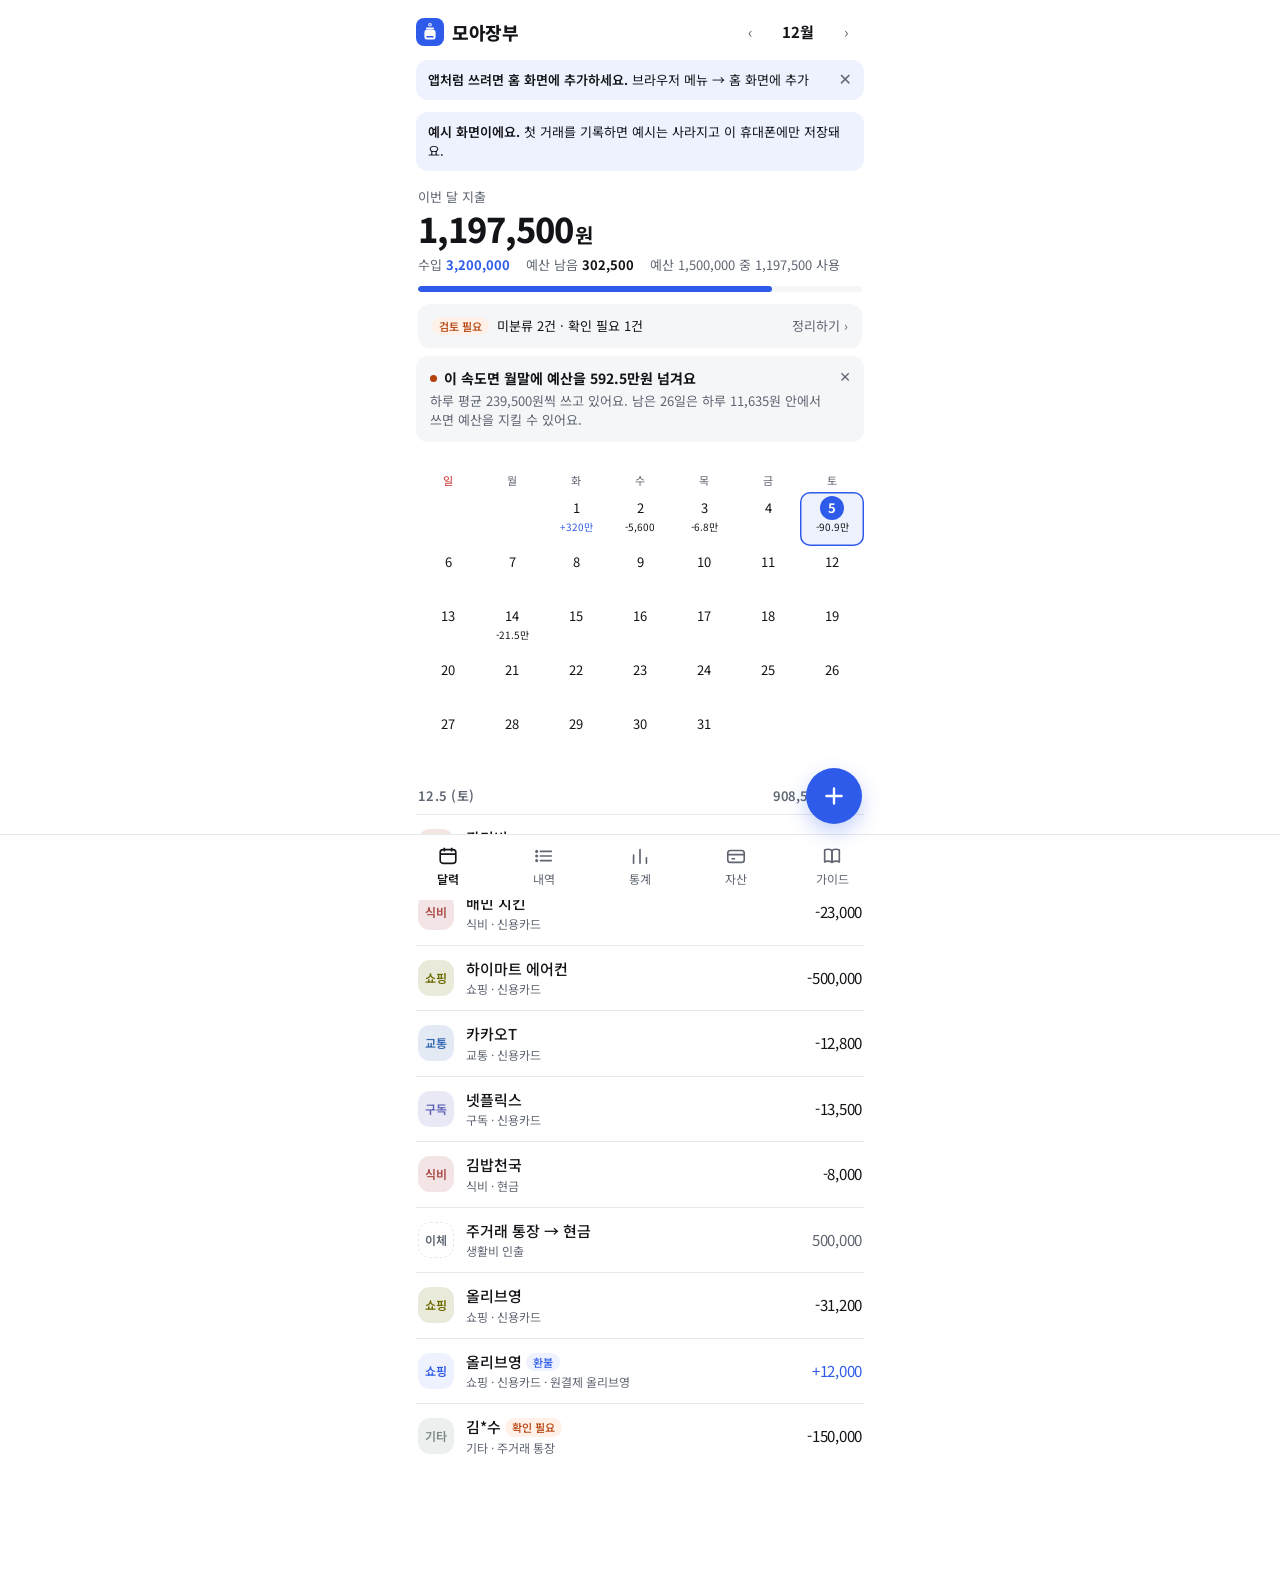
==== commit 32ee1784: "v2.8: 돈의 흐름·누적 지출·알림 카드·자동 분류 규칙·정기 결제·카테고리 색 claude.ai 버전의 기능을 지인용 웹앱으로 옮김. 백업에 규칙·정기 결제 설정 포함.  Co" ====
--- a/index.html
+++ b/index.html
@@ -120,11 +120,102 @@
 .chip.on{background:var(--fg);color:var(--bg);border-color:var(--fg)}
 .flowchips{display:flex;flex-wrap:wrap;gap:6px;padding:0 14px 12px 62px}
 .flowchips .chip{padding:4px 10px;font-size:12px}
+/* 원형(도넛) 차트: 지출 성격·카테고리. 색은 검증한 5색 + 회색(기타·미분류) */
+:root{--c1:#2a78d6;--c2:#eb6834;--c3:#1baf7a;--c4:#eda100;--c5:#e87ba4;--c0:#b4b9c2}
+@media (prefers-color-scheme: dark){:root:not([data-theme="light"]){--c1:#3987e5;--c2:#d95926;--c3:#199e70;--c4:#c98500;--c5:#d55181;--c0:#5a606b}}
+:root[data-theme="dark"]{--c1:#3987e5;--c2:#d95926;--c3:#199e70;--c4:#c98500;--c5:#d55181;--c0:#5a606b}
+.donut{display:grid;grid-template-columns:132px 1fr;gap:14px;align-items:center;padding:14px 4px}
+.donut-fig{position:relative;width:132px;height:132px}
+.donut-fig svg{display:block;width:132px;height:132px;transform:rotate(-90deg)}
+.donut-fig circle{fill:none;stroke-width:18;transition:opacity .2s ease}
+.donut[data-active] .donut-fig circle:not([data-on]){opacity:.28}
+.donut-mid{position:absolute;inset:0;display:grid;place-content:center;text-align:center;pointer-events:none;padding:0 26px}
+.donut-mid .l{font-size:12px;color:var(--muted);white-space:nowrap;overflow:hidden;text-overflow:ellipsis}
+.donut-mid .v{font-size:15px;font-weight:700;font-variant-numeric:tabular-nums;white-space:nowrap}
+.donut-leg{display:grid;gap:2px;min-width:0}
+.donut-leg button{display:grid;grid-template-columns:10px minmax(0,1fr) auto;grid-template-rows:auto auto;column-gap:8px;row-gap:1px;align-items:center;border:0;background:none;font:inherit;color:inherit;text-align:left;padding:6px 6px;border-radius:8px;cursor:pointer;transition:opacity .2s ease,background-color .2s ease}
+.donut[data-active] .donut-leg button:not([data-on]){opacity:.45}
+.donut-leg button[data-on]{background:var(--surface2)}
+.donut-leg .sw{width:10px;height:10px;border-radius:3px}
+.donut-leg .n{font-size:14px;white-space:nowrap;overflow:hidden;text-overflow:ellipsis}
+.donut-leg .p{font-size:13px;color:var(--muted);font-variant-numeric:tabular-nums}
+.donut-leg .a{grid-column:2/4;font-size:12px;color:var(--muted);font-variant-numeric:tabular-nums}
+.donut-all{border-top:1px solid var(--line)}
+.donut-all>summary{list-style:none;cursor:pointer;padding:12px 14px;font-size:14px;color:var(--accent);font-weight:600}
+.donut-all>summary::-webkit-details-marker{display:none}
+.donut-all .bars{padding-top:2px}
+/* 카테고리 색: 지출 카테고리 17개(기타 제외)마다 다른 색, 기타는 회색 k0. 아이콘 글자는 연한 배경 위에서 대비 4.5:1 이상 */
+:root{--k1:#aa4844;--k2:#00775a;--k3:#8d4f98;--k4:#6c6b00;--k5:#3568b2;--k6:#a74f1e;--k7:#007273;--k8:#9d4980;--k9:#4b7413;--k10:#5d61b5;--k11:#995700;--k12:#00708e;--k13:#a74663;--k14:#04773c;--k15:#7857ab;--k16:#876300;--k17:#006fa6;--k0:#7d8a84}
+@media (prefers-color-scheme: dark){:root:not([data-theme="light"]){--k1:#ed8c84;--k2:#45c3a4;--k3:#ce91d8;--k4:#b0b150;--k5:#7aacf6;--k6:#e99268;--k7:#26c2c1;--k8:#df8bbf;--k9:#90ba68;--k10:#9ba2f5;--k11:#dd9b51;--k12:#32bdda;--k13:#ea89a2;--k14:#6cc185;--k15:#b799eb;--k16:#caa647;--k17:#56b6ed;--k0:#92a199}}
+:root[data-theme="dark"]{--k1:#ed8c84;--k2:#45c3a4;--k3:#ce91d8;--k4:#b0b150;--k5:#7aacf6;--k6:#e99268;--k7:#26c2c1;--k8:#df8bbf;--k9:#90ba68;--k10:#9ba2f5;--k11:#dd9b51;--k12:#32bdda;--k13:#ea89a2;--k14:#6cc185;--k15:#b799eb;--k16:#caa647;--k17:#56b6ed;--k0:#92a199}
+.cat[style*="--cc:"]{background:color-mix(in srgb,var(--cc) 14%,var(--surface));color:var(--cc)}
+/* 차트·인사이트·규칙 (A안 톤: 박스 대신 선, 강조색 하나) */
+.panel{border-top:1px solid var(--line);padding:14px 2px 6px}
+.panel .head{display:flex;justify-content:space-between;align-items:baseline;gap:8px;margin-bottom:8px}
+.panel .head b{font-size:22px;font-weight:800;letter-spacing:-.02em;font-variant-numeric:tabular-nums}
+.panel .head .muted{font-size:12px}
+/* 돈의 흐름: 들어온 돈(왼쪽) → 나간 곳·남은 돈(오른쪽). 띠는 위에서부터 차례로 채워 서로 엇갈리지 않는다 */
+.flowc .fhead{display:grid;gap:2px;margin-bottom:12px;min-height:58px}
+.flowc .fhead .l{font-size:13px;color:var(--muted)}
+.flowc .fhead .v{font-size:22px;font-weight:800;letter-spacing:-.02em;font-variant-numeric:tabular-nums;line-height:1.25}
+.flowc .fhead .s{font-size:13px;color:var(--muted)}
+.flowc .fhead .s b{color:var(--fg);font-weight:600}
+.flowc svg{display:block;width:100%;height:auto;overflow:visible}
+.flowc .rb{fill-opacity:.22;transition:fill-opacity .2s ease}
+.flowc .nd{transition:opacity .2s ease}
+.flowc .lb{font-family:var(--body);font-size:11.5px;fill:var(--fg);transition:opacity .2s ease}
+.flowc .lb .v{fill:var(--muted);font-variant-numeric:tabular-nums}
+.flowc .hit{fill:transparent;cursor:pointer}
+.flowc[data-pick] .rb{fill-opacity:.07}
+.flowc[data-pick] .rb[data-on]{fill-opacity:.42}
+.flowc[data-pick] .nd:not([data-on]),.flowc[data-pick] .lb:not([data-on]){opacity:.35}
+.cum svg{display:block;width:100%;height:auto}
+.cum .legend{display:flex;gap:14px;font-size:12px;color:var(--muted);margin-top:6px}
+.cum .legend i{display:inline-block;width:14px;height:2px;vertical-align:3px;margin-right:5px;background:var(--accent)}
+.cum .legend i.prev{background:var(--muted);opacity:.6}
+.insights{display:flex;flex-direction:column;gap:8px;margin:4px 0 14px}
+.insight{position:relative;background:var(--surface2);border-radius:12px;padding:12px 38px 12px 14px;font-size:13px}
+.insight b{display:flex;align-items:center;gap:7px;font-size:14px;font-weight:700;margin-bottom:2px}
+.insight b::before{content:"";flex:none;width:7px;height:7px;border-radius:50%;background:var(--accent)}
+.insight.warn b::before{background:var(--warn)}
+.insight.info b::before{background:var(--muted)}
+.insight p{margin:0;color:var(--muted)}
+.insight .x{position:absolute;top:6px;right:4px;border:0;background:none;color:var(--muted);width:30px;height:30px;font-size:14px}
+.insight .act{margin-top:6px;border:0;background:none;padding:0;color:var(--accent);font-weight:600;font-size:13px}
+.day .due{width:4px;height:4px;border-radius:50%;background:var(--muted);opacity:.6;margin-top:1px}
+.rule-sum{font-size:12px;color:var(--muted);white-space:normal;display:block}
+.rule-arrow{color:var(--accent);font-weight:600}
+.cond{display:grid;grid-template-columns:96px 1fr;gap:8px}
+.toggle{flex:none;width:40px;height:24px;border-radius:12px;border:0;background:var(--line);position:relative}
+.toggle::after{content:"";position:absolute;top:3px;left:3px;width:18px;height:18px;border-radius:50%;background:#fff;box-shadow:0 1px 2px rgba(0,0,0,.2);transition:left .15s}
+.toggle[aria-checked="true"]{background:var(--accent)}
+.toggle[aria-checked="true"]::after{left:19px}
+.set-row{display:flex;align-items:center;justify-content:space-between;gap:8px;width:100%;border:0;background:transparent;padding:12px 0;border-block:1px solid var(--line);margin:4px 0 12px;font-size:14px;text-align:left}
+.set-row .go{color:var(--muted)}
+
 .bars{display:flex;flex-direction:column;gap:12px;padding:14px}
 .bar .top{display:flex;justify-content:space-between;gap:8px;font-size:14px}
 .bar .track{height:8px;background:var(--surface2);border-radius:8px;margin-top:5px;overflow:hidden}
 .bar .track i{display:block;height:100%;background:var(--accent);border-radius:8px}
 .bar.unc .track i{background:var(--warn)}
+.mflow{padding:16px 14px 10px}
+.mflow-head{display:grid;gap:2px;min-height:62px}
+.mflow-head .l{font-size:13px;color:var(--muted)}
+.mflow-head .v{font-size:26px;font-weight:800;letter-spacing:-.02em;font-variant-numeric:tabular-nums;line-height:1.2}
+.mflow-head .s{font-size:13px;color:var(--muted)}
+.mflow-head .s b{font-weight:600;color:var(--fg)}
+.mflow svg{display:block;width:100%;height:auto;margin-top:10px;overflow:visible}
+.mflow .bar{fill:var(--accent);opacity:.22;transition:opacity .2s ease}
+.mflow .bar.cur{opacity:1}
+.mflow[data-pick] .bar{opacity:.14}
+.mflow[data-pick] .bar[data-on]{opacity:1}
+.mflow .hit{fill:transparent;cursor:pointer}
+.mflow .base{stroke:var(--line);stroke-width:1}
+.mflow .avg{stroke:var(--muted);stroke-width:1;stroke-dasharray:3 3;opacity:.7}
+.mflow .avg-t{font-size:10px;fill:var(--muted)}
+.mflow .val{font-size:11px;font-weight:600;fill:var(--fg);font-variant-numeric:tabular-nums}
+.mflow .mon{font-size:11px;fill:var(--muted)}
+.mflow .mon.cur{fill:var(--fg);font-weight:700}
 .trend{display:grid;grid-template-columns:repeat(6,1fr);align-items:end;gap:10px;height:150px;padding:14px 14px 8px}
 .trend .col{display:flex;flex-direction:column;align-items:center;justify-content:flex-end;height:100%;gap:4px;min-width:0}
 .trend .col i{display:block;width:70%;max-width:34px;background:var(--surface2);border-radius:6px 6px 2px 2px;min-height:2px}
@@ -140,6 +231,24 @@
 .total .r.big{font-size:18px;font-weight:800;padding-top:10px;border-top:1px solid var(--line)}
 nav.tabs{position:fixed;left:0;right:0;bottom:0;z-index:6;background:var(--surface);border-top:1px solid var(--line);padding-bottom:env(safe-area-inset-bottom,0px);padding-left:env(safe-area-inset-left,0px);padding-right:env(safe-area-inset-right,0px)}
 nav.tabs .in-tabs{max-width:480px;margin:0 auto;display:grid;grid-template-columns:repeat(5,1fr)}
+/* 가이드 한눈에 보기: 기능 카드 (그림은 Stageshow로 만든 이미지·영상) */
+.feat{display:grid;gap:10px;margin:0 0 16px}
+.ft{background:var(--surface2);border-radius:var(--r);overflow:hidden}
+.ft-copy{margin:0;padding:16px 16px 14px;font-size:15px;line-height:1.5;color:var(--muted)}
+.ft-copy b{color:var(--fg);font-weight:700}
+.ft-pic{position:relative;display:block}
+.ft-pic img,.ft-pic video{display:block;width:100%;height:auto}
+.ft .th-d{display:none}
+@media (prefers-color-scheme: dark){:root:not([data-theme="light"]) .ft .th-l{display:none}:root:not([data-theme="light"]) .ft .th-d{display:block}}
+:root[data-theme="dark"] .ft .th-l{display:none}:root[data-theme="dark"] .ft .th-d{display:block}
+.ft-replay{position:absolute;right:12px;bottom:12px;border:0;border-radius:20px;padding:7px 14px;font:inherit;font-size:13px;font-weight:600;color:var(--fg);background:var(--surface);box-shadow:0 2px 10px rgba(0,0,0,.12);opacity:0;pointer-events:none;transition:opacity .25s}
+.ft-pic[data-ended] .ft-replay{opacity:1;pointer-events:auto}
+.ft-stat{padding:16px}
+.ft-stat .ft-copy{padding:0 0 18px}
+.ft-lead{font-size:13px;color:var(--muted)}
+.ft-num{font-size:44px;font-weight:800;letter-spacing:-.03em;line-height:1.1;white-space:nowrap;font-variant-numeric:tabular-nums;margin-top:2px}
+.ft-num span{font-size:24px;font-weight:700;margin-left:2px}
+.ft-lab{margin:6px 0 0;font-size:13px;color:var(--muted)}
 .gver{display:flex;justify-content:space-between;align-items:baseline;gap:8px;font-size:13px;margin:4px 2px 12px}
 details.guide{background:var(--surface2);border:0;border-radius:var(--r);margin-bottom:10px;overflow:hidden}
 details.guide>summary{list-style:none;cursor:pointer;padding:14px 16px;font-weight:600;display:flex;justify-content:space-between;align-items:center;gap:8px}
@@ -229,6 +338,8 @@
 /* ================= constants ================= */
 const CATS_OUT=["식비","카페","마트·편의점","쇼핑","교통","주거·공과금","통신","의료","문화·여가","구독","경조사","교육","보험","세금","저축·투자","대출 상환","송금","기타"];
 const CATS_IN=["급여","용돈","부수입","이자·환급","보험금","중고 판매","기타수입"];
+/* 카테고리마다 고정된 색. 기타·미지정은 회색 */
+function catColor(c){const i=CATS_OUT.indexOf(c);if(i>=0&&c!=="기타")return`var(--k${i%17+1})`;const j=CATS_IN.indexOf(c);if(j>=0&&c!=="기타수입")return`var(--k${(j*3)%17+1})`;return"var(--k0)"}
 /* 지출 성격: PAMO cashflow_type 저장값 그대로 */
 const FLOWS=[["정상 생활비","생활비","정상 생활비"],["고정비","고정비","고정비"],["기타 비정기지출","비정기","비정기 (일회성 큰 지출)"]];
 /* 예전 '결혼 관련 일회성 지출' 값은 비정기로 읽는다 */
@@ -394,7 +505,7 @@
 
 /* ================= state ================= */
 const S={tab:"cal",month:ym(todayStr()),sel:todayStr(),q:"",catFilter:"",
- tx:new Map(),settings:null,merchants:{},flowLearn:{},nbLearn:{},loaded:false,mode:"loading",
+ tx:new Map(),settings:null,merchants:{},flowLearn:{},nbLearn:{},rules:[],recurIgnore:[],loaded:false,mode:"loading",
  me:null,user:null,profiles:{},sample:null,sampleImg:false,downloads:null};
 
 /* ================= store: shared db, or this device as fallback ================= */
@@ -406,8 +517,8 @@
 const queues={};
 function serial(key,fn){queues[key]=(queues[key]||Promise.resolve()).then(fn).catch(e=>{toast(errMsg(e))});return queues[key]}
 function errMsg(e){if(e&&e.code==="quota_exceeded")return"저장 공간이 가득 찼어요. 오래된 내역을 지워주세요.";if(e&&e.code==="invalid_argument")return"저장할 권한이 없어요. 앱 주인에게 이메일로 '편집자' 초대를 요청하세요.";return"저장하지 못했어요. 잠시 후 다시 시도해 주세요."}
-function localLoad(){try{const v=JSON.parse(localStorage.getItem(LKEY)||"null");if(v){S.tx=new Map(Object.entries(v.tx||{}));S.settings=v.settings||null;S.merchants=v.merchants||{};S.flowLearn=v.flows||{};S.nbLearn=v.nb||{}}}catch(e){}}
-function localSave(){try{localStorage.setItem(LKEY,JSON.stringify({tx:Object.fromEntries(S.tx),settings:S.settings,merchants:S.merchants,flows:S.flowLearn,nb:S.nbLearn}))}catch(e){toast("휴대폰에 저장하지 못했어요. 자산 탭에서 백업 파일을 저장해 두세요.")}}
+function localLoad(){try{const v=JSON.parse(localStorage.getItem(LKEY)||"null");if(v){S.tx=new Map(Object.entries(v.tx||{}));S.settings=v.settings||null;S.merchants=v.merchants||{};S.flowLearn=v.flows||{};S.nbLearn=v.nb||{};S.rules=Array.isArray(v.rules)?v.rules:[];S.recurIgnore=Array.isArray(v.recurIgnore)?v.recurIgnore:[]}}catch(e){}}
+function localSave(){try{localStorage.setItem(LKEY,JSON.stringify({tx:Object.fromEntries(S.tx),settings:S.settings,merchants:S.merchants,flows:S.flowLearn,nb:S.nbLearn,rules:S.rules,recurIgnore:S.recurIgnore}))}catch(e){toast("휴대폰에 저장하지 못했어요. 자산 탭에서 백업 파일을 저장해 두세요.")}}
 function settings(){return S.settings||DEFAULT_SETTINGS}
 function clean(o){const r={};for(const k in o)if(o[k]!==undefined)r[k]=o[k];return r}
 function putTx(t,quiet){t=clean(t);S.tx.set(t.id,t);if(!quiet)render();if(db)return serial("tx/"+t.id,()=>txCol().doc(t.id).set(t));localSave()}
@@ -415,6 +526,8 @@
 function putSettings(s,quiet){S.settings=s;if(!quiet)render();if(db)return serial("settings",()=>meta("settings").set(s));localSave()}
 function learnMerchant(name,cat){const k=normKey(name);if(!k||S.merchants[k]===cat)return;S.merchants={...S.merchants,[k]:cat};const snap=S.merchants;if(db)return serial("merchants",()=>meta("merchants").set({map:snap}));localSave()}
 function learnNb(name,nb){const k=normKey(name);if(!k||!!S.nbLearn[k]===!!nb)return;const m={...S.nbLearn};if(nb)m[k]=1;else delete m[k];S.nbLearn=m;if(db)return serial("nb",()=>meta("nb").set({map:m}));localSave()}
+function putRules(r){S.rules=r;render();if(db)return serial("rules",()=>meta("rules").set({list:r}));localSave()}
+function putRecurIgnore(r){S.recurIgnore=r;render();if(db)return serial("recur",()=>meta("recur").set({ignore:r}));localSave()}
 /* 예산 포함 여부: 환불은 원래 결제를 따른다 */
 function inBudget(e){if(e.type==="refund"&&e.cancelOf){const o=txById(e.cancelOf);if(o)return !o.nb}return !e.nb}
 function learnFlow(name,flow){const k=normKey(name);if(!k||!flow||S.flowLearn[k]===flow)return;S.flowLearn={...S.flowLearn,[k]:flow};const snap=S.flowLearn;if(db)return serial("flows",()=>meta("flows").set({map:snap}));localSave()}
@@ -460,13 +573,13 @@
 function eff(e){if(e.type==="refund"&&e.cancelOf){const o=txById(e.cancelOf);if(o&&FLOW_KEYS.includes(normFlow(o.flow)))return{cat:o.cat||e.cat,flow:normFlow(o.flow)};if(o)return{cat:o.cat||e.cat,flow:normFlow(e.flow)}}return{cat:e.cat||"기타",flow:normFlow(e.flow)}}
 /* PAMO summarize_month와 같은 규칙 */
 function monthStats(month,ents){
-  const r={inc:0,exp:0,byCat:{},byDay:{},byFlow:{},unc:0,uncAmt:0,uncNet:0,review:0,unconf:0,count:0,confIn:0,confExp:0,wedding:0,bexp:0,nbexp:0};
+  const r={inc:0,exp:0,byCat:{},inCat:{},byDay:{},byFlow:{},unc:0,uncAmt:0,uncNet:0,review:0,unconf:0,count:0,confIn:0,confExp:0,wedding:0,bexp:0,nbexp:0};
   FLOW_KEYS.forEach(f=>r.byFlow[f]=0);
   for(const e of ents){
     if(ym(e.date)!==month)continue;r.count++;
     const conf=!!e.src.confirmed;if(e.src.review)r.review++;if(!conf)r.unconf++;
     const day=r.byDay[e.date]||(r.byDay[e.date]={i:0,o:0});
-    if(e.type==="in"){r.inc+=e.amt;day.i+=e.amt;if(conf)r.confIn+=e.amt}
+    if(e.type==="in"){r.inc+=e.amt;day.i+=e.amt;if(conf)r.confIn+=e.amt;const c=e.cat||"기타수입";r.inCat[c]=(r.inCat[c]||0)+e.amt}
     else if(e.type==="out"||e.type==="refund"){
       const sg=e.type==="out"?e.amt:-e.amt,x=eff(e);r.exp+=sg;day.o+=sg;if(inBudget(e))r.bexp+=sg;else r.nbexp+=sg;r.byCat[x.cat]=(r.byCat[x.cat]||0)+sg;
       if(FLOW_KEYS.includes(x.flow)){r.byFlow[x.flow]+=sg;if(conf)r.confExp+=sg}else{r.unc++;r.uncAmt+=e.amt;r.uncNet+=sg}
@@ -509,6 +622,157 @@
   return type==="in"?"기타수입":"기타";
 }
 const guessFlow=m=>normFlow(S.flowLearn[normKey(m)]);
+/* ================= 자동 분류 규칙: 조건이 맞으면 카테고리·지출 성격을 정한다. 위에 있는 규칙이 먼저 ================= */
+function ruleMatches(r,t,ignoreOff){
+  if(!r||(!ignoreOff&&r.on===false)||!t||t.type==="tr")return false;
+  const c=r.cond||{};
+  if((c.type||"out")==="out"?!(t.type==="out"||t.type==="refund"):t.type!=="in")return false;
+  if(!(c.text||c.min||c.max||c.acct))return false;
+  if(c.text){const a=normKey(t.merchant),b=normKey(c.text);if(!b||(c.match==="exact"?a!==b:!a.includes(b)))return false}
+  if(c.min&&t.amt<c.min)return false;
+  if(c.max&&t.amt>c.max)return false;
+  if(c.acct&&t.acct!==c.acct)return false;
+  return true;
+}
+function applyRule(t,opt){
+  opt=opt||{};const r=S.rules.find(x=>ruleMatches(x,t));if(!r)return{t,rule:null,changed:false};
+  const s=r.set||{},x={...t};let changed=false;
+  if(s.cat&&!opt.keepCat&&x.cat!==s.cat){x.cat=s.cat;changed=true}
+  if(s.flow&&(x.type==="out"||x.type==="refund")&&!opt.keepFlow&&normFlow(x.flow)!==s.flow){x.flow=s.flow;changed=true}
+  return{t:x,rule:r,changed};
+}
+function ruleCondText(r){
+  const c=r.cond||{},p=[];
+  if(c.text)p.push(`${(c.type||"out")==="in"?"내용":"가맹점"}에 '${c.text}'${c.match==="exact"?" 일치":" 포함"}`);
+  if(c.min&&c.max)p.push(`${short(c.min)}~${short(c.max)}원`);else if(c.min)p.push(`${short(c.min)}원 이상`);else if(c.max)p.push(`${short(c.max)}원 이하`);
+  if(c.acct){const a=acctById(c.acct);p.push(a?a.name:"삭제된 계좌")}
+  return (p.join(", ")||"조건 없음")+((c.type||"out")==="in"?" (수입)":"");
+}
+function ruleSetText(r){const s=r.set||{};return [s.cat,s.flow?flowShort(s.flow):""].filter(Boolean).join(", ")||"바꾸지 않음"}
+
+/* ================= 정기 결제 감지: 3달 이상, 비슷한 날·비슷한 금액으로 한 달에 한 번 ================= */
+const monIdx=m=>{const [a,b]=m.split("-").map(Number);return a*12+b};
+function detectRecurring(){
+  const today=todayStr(),groups={},ign=new Set(S.recurIgnore),out=[];
+  for(const t of allTx()){if(t.type!=="out"||(t.inst&&t.inst.n>1)||!t.merchant)continue;const k=normKey(t.merchant);if(k)(groups[k]=groups[k]||[]).push(t)}
+  for(const [k,list] of Object.entries(groups)){
+    if(ign.has(k))continue;
+    const months=new Set(list.map(t=>ym(t.date)));
+    if(months.size<3||list.length>months.size*1.34)continue; /* 자주 가는 가게는 제외 */
+    const per={};list.slice().sort((a,b)=>a.date.localeCompare(b.date)).forEach(t=>per[ym(t.date)]=t);
+    const seq=Object.keys(per).sort().slice(-6).map(m=>per[m]);
+    if(seq.some((t,i)=>i&&monIdx(ym(t.date))-monIdx(ym(seq[i-1].date))>2))continue;
+    const amts=seq.map(t=>t.amt).sort((a,b)=>a-b),med=amts[amts.length>>1];
+    if(seq.some(t=>Math.abs(t.amt-med)>med*.35))continue;
+    const days=seq.map(t=>+t.date.slice(8)).sort((a,b)=>a-b),dmed=days[days.length>>1];
+    if(days[days.length-1]-days[0]>6)continue; /* 결제일이 일주일 안에서 움직여야 정기 결제 */
+    const last=seq[seq.length-1],prev=seq[seq.length-2],since=(parseYmd(today)-parseYmd(last.date))/864e5;
+    if(since>62)continue;
+    let next=addMonthsPay(last.date.slice(0,8)+"01",1,dmed);
+    while(next<today)next=addMonthsPay(next.slice(0,8)+"01",1,dmed);
+    /* 금액 변동은 늘 같은 금액이던 결제(구독 등)에서만 알린다. 관리비처럼 매달 달라지는 건 제외 */
+    const before=seq.slice(0,-1),fixed=before.length>=2&&before.every(t=>Math.abs(t.amt-before[before.length-1].amt)<=before[before.length-1].amt*.01);
+    const change=fixed&&Math.abs(last.amt-prev.amt)>=prev.amt*.01?last.amt-prev.amt:0;
+    out.push({key:k,merchant:last.merchant,cat:eff(last).cat,acct:last.acct,day:dmed,next,last,prev,change,since,history:seq.slice().reverse()});
+  }
+  return out.sort((a,b)=>a.next.localeCompare(b.next));
+}
+
+/* ================= 인사이트: 기록만 하는 장부 → 먼저 알려주는 장부 ================= */
+const IKEY="moajangbu-insights-closed";
+function closedInsights(){try{return JSON.parse(localStorage.getItem(IKEY)||"[]")}catch(e){return[]}}
+function closeInsight(id){try{const a=closedInsights().filter(x=>x!==id);a.push(id);localStorage.setItem(IKEY,JSON.stringify(a.slice(-200)))}catch(e){}}
+const prevMonthOf=(m,i)=>{const d=parseYmd(m+"-01");return ymd(new Date(d.getFullYear(),d.getMonth()-(i||1),1)).slice(0,7)};
+const daysInMonth=m=>new Date(+m.slice(0,4),+m.slice(5),0).getDate();
+function insights(month,ents){
+  const out=[],today=todayStr(),cur=month===ym(today);if(month>ym(today))return out;
+  const st=monthStats(month,ents),dim=daysInMonth(month),dayNo=cur?+today.slice(8):dim,b=settings().budget||0;
+  if(cur&&b&&dayNo>=5&&st.bexp>0&&st.bexp<=b){
+    const proj=st.bexp/dayNo*dim,left=dim-dayNo;
+    if(proj>b*1.05&&left>0)out.push({id:"pace-"+month,tone:"warn",title:`이 속도면 월말에 예산을 ${short(proj-b)}원 넘겨요`,body:`하루 평균 ${won(st.bexp/dayNo)}원씩 쓰고 있어요. 남은 ${left}일은 하루 ${won((b-st.bexp)/left)}원 안에서 쓰면 예산을 지킬 수 있어요.`});
+    else if(proj<b*.85&&dayNo>=15)out.push({id:"pace-"+month,tone:"good",title:`이대로면 예산보다 ${short(b-proj)}원 덜 써요`,body:`하루 평균 ${won(st.bexp/dayNo)}원씩 쓰고 있어요.`});
+  }
+  if(cur){
+    const rec=detectRecurring();
+    rec.filter(r=>r.change&&r.since<=45).forEach(r=>out.push({id:`price-${r.key}-${r.last.date}`,tone:"warn",title:`${r.merchant} 결제 금액이 ${r.change>0?"올랐어요":"내렸어요"}`,body:`${won(r.prev.amt)}원에서 ${won(r.last.amt)}원으로 ${r.change>0?"+":""}${won(r.change)}원 바뀌었어요.`,act:{tab:"acct",label:"정기 결제 보기"}}));
+    const soon=rec.filter(r=>{const dd=(parseYmd(r.next)-parseYmd(today))/864e5;return dd>=0&&dd<=7});
+    if(soon.length)out.push({id:"soon-"+soon.map(r=>r.key+r.next).join(),tone:"info",title:`일주일 안에 정기 결제 ${soon.length}건, ${short(soon.reduce((a,r)=>a+r.last.amt,0))}원이 나가요`,body:soon.map(r=>`${r.merchant} ${fmtDate(r.next)}`).join(", "),act:{tab:"acct",label:"정기 결제 보기"}});
+  }
+  const prevStats=[1,2,3].map(i=>monthStats(prevMonthOf(month,i),ents)).filter(s=>s.count>0);
+  if(prevStats.length>=2){
+    let best=null;
+    for(const [c,v] of Object.entries(st.byCat)){if(v<=0)continue;const avg=prevStats.reduce((a,s)=>a+Math.max(0,s.byCat[c]||0),0)/prevStats.length,diff=v-avg;if(diff>=50000&&v>=avg*1.3&&(!best||diff>best.diff))best={c,v,avg,diff}}
+    if(best)out.push({id:`spike-${month}-${best.c}`,tone:"warn",title:`${best.c} 지출이 평소보다 ${short(best.diff)}원 많아요`,body:(best.avg<1000?`최근 ${prevStats.length}달에는 ${best.c} 지출이 거의 없었는데`:`최근 ${prevStats.length}달 평균은 ${short(best.avg)}원인데`)+` 이번 달은 ${cur?"벌써 ":""}${short(best.v)}원이에요.`,act:{tab:"list",cat:best.c,label:`${best.c} 내역 보기`}});
+  }
+  const ps=monthStats(prevMonthOf(month),ents);
+  if((!cur||dayNo>=25)&&st.inc>0&&ps.inc>0){
+    const r1=(st.inc-st.exp)/st.inc,r0=(ps.inc-ps.exp)/ps.inc,dp=Math.round((r1-r0)*100);
+    if(Math.abs(dp)>=10)out.push({id:"save-"+month,tone:dp>0?"good":"info",title:dp>0?`지난달보다 ${dp}%p 더 모았어요`:`지난달보다 ${-dp}%p 덜 모았어요`,body:(r1>=0?`수입의 ${Math.round(r1*100)}%를 남겼어요.`:`수입보다 ${won(st.exp-st.inc)}원 더 썼어요.`)+` 지난달은 ${r0>=0?`수입의 ${Math.round(r0*100)}%를 남겼어요.`:"수입보다 더 썼어요."}`});
+  }
+  return out;
+}
+function insightsHtml(month,ents,max){
+  if(month>ym(todayStr()))return"";
+  const closed=closedInsights();let list=insights(month,ents).filter(i=>!closed.includes(i.id));
+  if(max)list=list.slice(0,max);if(!list.length)return"";
+  return `<div class="insights">${list.map(i=>`<div class="insight ${i.tone}" role="note"><button class="x" data-ins-close="${esc(i.id)}" aria-label="이 안내 닫기">✕</button><b>${esc(i.title)}</b><p>${esc(i.body)}</p>${i.act?`<button class="act" data-goto-tab="${esc(i.act.tab)}" data-goto-cat="${esc(i.act.cat||"")}">${esc(i.act.label)}</button>`:""}</div>`).join("")}</div>`;
+}
+
+/* ================= 차트 (SVG, 외부 라이브러리 없음) ================= */
+/* 돈의 흐름: 왼쪽 들어온 돈 → 오른쪽 나간 곳. 수입과 지출 중 큰 쪽에 맞춰 남은 돈 또는 모아둔 돈을 채운다.
+   양쪽을 같은 순서로 위에서부터 쌓고, 겹치는 구간끼리만 띠로 잇는다(띠가 서로 엇갈리지 않는다) */
+function flowHtml(st){
+  const srcs=Object.entries(st.inCat).filter(x=>x[1]>0).sort((a,b)=>b[1]-a[1]);
+  let outs=Object.entries(st.byCat).filter(x=>x[1]>0).sort((a,b)=>b[1]-a[1]);
+  if(outs.length>6)outs=outs.slice(0,5).concat([["그 외",outs.slice(5).reduce((a,x)=>a+x[1],0)]]);
+  const inc=srcs.reduce((a,x)=>a+x[1],0),exp=outs.reduce((a,x)=>a+x[1],0);if(!inc&&!exp)return"";
+  const L=srcs.map(([n,v])=>({n,v,c:"var(--in)"})),R=outs.map(([n,v])=>({n,v,c:n==="그 외"?"var(--k0)":catColor(n)}));
+  if(inc>exp)R.push({n:"남은 돈",v:inc-exp,c:"var(--in)",keep:true});
+  if(exp>inc)L.push({n:"모아둔 돈",v:exp-inc,c:"var(--warn)"});
+  const total=Math.max(inc,exp),W=340,bw=5,gap=7,minH=14,lw=98,rw=122,H=Math.max(150,Math.max(L.length,R.length)*30);
+  const xl=lw,xr=W-rw-bw;
+  const place=list=>{const avail=H-gap*(list.length-1);let small=list.filter(o=>o.v/total*avail<minH),big=list.filter(o=>!small.includes(o));
+    for(let k=0;k<3;k++){const room=avail-small.length*minH,bigSum=big.reduce((a,o)=>a+o.v,0)||1;const more=big.filter(o=>o.v/bigSum*room<minH);if(!more.length)break;small=small.concat(more);big=big.filter(o=>!more.includes(o))}
+    const room=avail-small.length*minH,bigSum=big.reduce((a,o)=>a+o.v,0)||1;
+    let y=0,acc=0;list.forEach(o=>{o.h=small.includes(o)?minH:o.v/bigSum*room;o.y=y;o.ly=y+o.h/2;o.a0=acc;acc+=o.v;o.a1=acc;y+=o.h+gap})};
+  place(L);place(R);
+  /* 값 구간 [a0,a1]을 노드 안의 높이로 바꾼다 */
+  const at=(o,v)=>o.y+(v-o.a0)/(o.v||1)*o.h;
+  let ribbons="";const xm=(xl+bw+xr)/2;
+  R.forEach((t,j)=>L.forEach(a=>{const v0=Math.max(a.a0,t.a0),v1=Math.min(a.a1,t.a1);if(v1-v0<=0)return;
+    const a0=at(a,v0),a1=at(a,v1),b0=at(t,v0),b1=at(t,v1);
+    ribbons+=`<path class="rb" data-k="${j}" d="M${xl+bw} ${a0.toFixed(1)}C${xm} ${a0.toFixed(1)} ${xm} ${b0.toFixed(1)} ${xr} ${b0.toFixed(1)}L${xr} ${b1.toFixed(1)}C${xm} ${b1.toFixed(1)} ${xm} ${a1.toFixed(1)} ${xl+bw} ${a1.toFixed(1)}Z" fill="${t.c}"/>`}));
+  const pct=v=>{const p=v/(inc||total)*100;return p<1?"1% 미만":Math.round(p)+"%"};
+  const lnode=o=>`<rect class="nd" x="${xl}" y="${o.y.toFixed(1)}" width="${bw}" height="${o.h.toFixed(1)}" rx="2" fill="${o.c}"/><text class="lb" x="${xl-8}" y="${(o.ly+4).toFixed(1)}" text-anchor="end">${esc(o.n)} <tspan class="v">${short(o.v)}</tspan></text>`;
+  const rnode=(o,j)=>`<g data-k="${j}"><rect class="nd" data-k="${j}" x="${xr}" y="${o.y.toFixed(1)}" width="${bw}" height="${o.h.toFixed(1)}" rx="2" fill="${o.c}"/><text class="lb" data-k="${j}" x="${xr+bw+8}" y="${(o.ly+4).toFixed(1)}">${esc(o.n)} <tspan class="v">${short(o.v)}</tspan></text><rect class="hit" x="${xr-30}" y="${(o.y-gap/2).toFixed(1)}" width="${W-xr+30}" height="${(o.h+gap).toFixed(1)}"><title>${esc(o.n)} ${won(o.v)}원</title></rect></g>`;
+  const left=inc-exp;
+  const head={l:"들어온 돈",v:`${won(inc)}원`,s:left>=0?`나간 돈 ${won(exp)}원 · <b>${won(left)}원 남았어요</b>${inc?` (${Math.round(left/inc*100)}%)`:""}`:`나간 돈 ${won(exp)}원 · <b>${won(-left)}원 더 썼어요</b>`};
+  const data=R.map(o=>({l:o.n,v:`${won(o.v)}원`,s:o.keep?`들어온 돈의 ${pct(o.v)}가 남았어요`:inc?`들어온 돈의 ${pct(o.v)}`:""}));
+  const lab=`들어온 돈 ${won(inc)}원, 나간 돈 ${won(exp)}원`+(R.length?": "+R.map(o=>`${o.n} ${won(o.v)}원`).join(", "):"");
+  return `<div class="panel flowc" data-head='${esc(JSON.stringify(head))}' data-items='${esc(JSON.stringify(data))}'><div class="fhead"><span class="l">${head.l}</span><span class="v">${head.v}</span><span class="s">${head.s}</span></div><svg viewBox="0 -2 ${W} ${H+4}" role="img" aria-label="${esc(lab)}">${ribbons}${L.map(lnode).join("")}${R.map(rnode).join("")}</svg></div>`;
+}
+function flowFocus(g){
+  const box=g.closest(".flowc");if(!box)return;const k=g.dataset.k,same=box.dataset.pick===k;
+  box.querySelectorAll("[data-k]").forEach(x=>{if(!same&&x.dataset.k===k)x.setAttribute("data-on","");else x.removeAttribute("data-on")});
+  const d=same?JSON.parse(box.dataset.head):JSON.parse(box.dataset.items)[+k];
+  if(same)box.removeAttribute("data-pick");else box.dataset.pick=k;
+  const h=box.querySelector(".fhead");h.children[0].textContent=d.l;h.children[1].textContent=d.v;h.children[2].innerHTML=d.s;
+}
+/* 누적 지출: 이번 달과 지난달을 같은 날짜끼리 비교 */
+function cumHtml(month,ents,st){
+  const today=todayStr();if(month>ym(today))return"";
+  const pm=prevMonthOf(month),ps=monthStats(pm,ents),n=daysInMonth(month),np=daysInMonth(pm),last=month===ym(today)?+today.slice(8):n;
+  const series=(m,s,len)=>{let a=0;const r=[];for(let d=1;d<=len;d++){const v=s.byDay[m+"-"+pad(d)];a+=v?v.o:0;r.push(Math.max(0,a))}return r};
+  const A=series(month,st,last),B=series(pm,ps,np);if(!A[A.length-1]&&!B[B.length-1])return"";
+  const max=Math.max(1,...A,...B),W=340,H=120,span=Math.max(n,np)-1,x=d=>(d/span*W).toFixed(1),y=v=>(H-v/max*(H-14)).toFixed(1);
+  const pts=s=>s.map((v,i)=>`${x(i)},${y(v)}`).join(" ");
+  const now=A[A.length-1],cmp=B[Math.min(last,np)-1],diff=now-cmp;
+  const grid=[.5,1].map(g=>`<line x1="0" x2="${W}" y1="${y(max*g)}" y2="${y(max*g)}" stroke="var(--line)" stroke-dasharray="2 3"/><text x="${W}" y="${+y(max*g)-4}" text-anchor="end" font-size="10" fill="var(--muted)" font-family="var(--num)">${short(max*g)}</text>`).join("");
+  return `<div class="panel cum"><div class="head"><b class="num">${won(now)}원</b><span class="muted" ${diff>0?'style="color:var(--warn)"':""}>${cmp||diff?`지난달 ${last}일까지보다 ${short(Math.abs(diff))}원 ${diff>0?"더":"덜"}`:""}</span></div>
+  <svg viewBox="0 0 ${W} ${H+2}" role="img" aria-label="이번 달 누적 지출 ${won(now)}원">${grid}<polyline points="${pts(B)}" fill="none" stroke="var(--muted)" stroke-opacity=".55" stroke-width="1.5"/><polyline points="${pts(A)}" fill="none" stroke="var(--accent)" stroke-width="2.2" stroke-linejoin="round"/><circle cx="${x(A.length-1)}" cy="${y(now)}" r="3.5" fill="var(--accent)"/></svg>
+  <div class="legend"><span><i></i>${+month.slice(5)}월</span><span><i class="prev"></i>${+pm.slice(5)}월</span></div></div>`;
+}
+
 
 /* ================= quick input parsing ================= */
 function parseLine(line,base,today){
@@ -538,7 +802,7 @@
   const blocks=[];let cur=null;
   for(const line of text.split(/\r?\n/)){
     if(!line.trim()){cur=null;continue}
-    if(SMS_START.test(line)){if(cur&&SMS_TAG.test(cur.text)){cur.text+="\n"+line;cur.shinhanCard=/^\s*신한/.test(line);continue}cur={sms:true,text:line,shinhanCard:/^\s*신한/.test(line)};blocks.push(cur);continue}
+    if(SMS_START.test(line)||(!cur&&looksFinancial(line)&&/(승인|결제|출금|입금|취소|이체)/.test(line))){if(cur&&SMS_TAG.test(cur.text)){cur.text+="\n"+line;cur.shinhanCard=/^\s*신한/.test(line);continue}cur={sms:true,text:line,shinhanCard:/^\s*신한/.test(line)};blocks.push(cur);continue}
     if(cur){
       const closed=(cur.shinhanCard&&/\d\s*원/.test(cur.text))||(/은행/.test(cur.text)&&/\n\s*\([^()]*\)\s*$/.test(cur.text));
       if(!closed){cur.text+="\n"+line;continue}
@@ -670,7 +934,7 @@
   for(const b of splitBlocks(quickText)){
     if(b.sms){
       let r=parseShinhanCard(b.text,today)||parseShinhanBank(b.text,today);
-      if(!r||r.kind==="unknown")r=parseGenericSms(b.text,today)||r;
+      if(!r||r.kind==="unknown"||r.kind==="bad")r=parseGenericSms(b.text,today)||r;
       if(r&&r.kind!=="unknown"){out.push({...r,key:"s"+b.text});continue}
       if(quickAI[b.text]){quickAI[b.text].forEach((x,j)=>out.push({...x,key:"a"+j+b.text}));continue}
       if(looksFinancial(b.text)){out.push({kind:"unknown",raw:b.text,masked:maskForAI(b.text),key:"u"+b.text});continue}
@@ -687,7 +951,9 @@
     if(ov.type){if(ov.type!==r.type){r.type=ov.type;if(r.type!=="out")r.inst=0;if(!ov.cat)r.cat=guessCat(r.merchant,r.type==="in"?"in":"out")}r.review=false}
     if(ov.cat)r.cat=ov.cat;r.catTouched=!!ov.cat;
     if(r.type==="tr"){r.trIn=r.origType==="in";r.base=rowAcct(r).id;const others=settings().accounts.filter(a=>a.id!==r.base);const wantCard=!r.trIn&&/카드/.test(r.merchant||"");r.to=ov.to&&others.some(a=>a.id===ov.to)?ov.to:(wantCard&&matchCard(r.merchant,others)||others.find(a=>wantCard?a.kind==="card":a.kind!=="card")||others[0]||{}).id}
-    r.flow=guessFlow(r.merchant);r.nb=ov.nb!==undefined?ov.nb:!!S.nbLearn[normKey(r.merchant)];r.dup=findDup(r);r.include=ov.include!==undefined?ov.include:!(r.dup&&r.dup.kind==="exact");
+    r.flow=guessFlow(r.merchant);
+    if(r.type!=="tr"){const ap=applyRule({...r,acct:rowAcct(r).id},{keepCat:!!ov.cat});if(ap.rule){r.cat=ap.t.cat;r.flow=ap.t.flow||r.flow;r.ruleHit=ap.changed}}
+    r.nb=ov.nb!==undefined?ov.nb:!!S.nbLearn[normKey(r.merchant)];r.dup=findDup(r);r.include=ov.include!==undefined?ov.include:!(r.dup&&r.dup.kind==="exact");
   }
   return out;
 }
@@ -703,8 +969,14 @@
 const TABS=[["cal","달력"],["list","내역"],["stat","통계"],["acct","자산"],["guide","가이드"]];
 ICONS.guide='<svg viewBox="0 0 24 24" fill="none" stroke="currentColor" stroke-width="1.8" stroke-linejoin="round"><path d="M4 5.5c2.5-1.2 5.2-1.2 8 .5v13c-2.8-1.7-5.5-1.7-8-.5z"/><path d="M20 5.5c-2.5-1.2-5.2-1.2-8 .5v13c2.8-1.7 5.5-1.7 8-.5z"/></svg>';
 /* ===== 업데이트 소식: 새 버전을 올릴 때 맨 위에 추가 ===== */
-const APP_VERSION="2.2";
+const APP_VERSION="2.8";
 const CHANGELOG=[
+ {v:"2.8",d:"2026-11-13",items:["통계 탭에 '돈의 흐름'을 추가했어요. 들어온 돈이 어느 카테고리로 나갔고 얼마 남았는지 한 장으로 보여줘요. 띠나 이름을 누르면 그 항목만 강조돼요.","이번 달 '누적 지출'을 지난달과 같은 날짜끼리 비교해 선으로 보여줘요.","달력과 통계 위에 알림 카드가 떠요. 평소보다 많이 쓴 카테고리, 예산을 쓰는 속도, 곧 나갈 정기 결제처럼 알아두면 좋은 것을 알려주고, ✕로 닫을 수 있어요.","자동 분류 규칙: 자산 탭 → '자동 분류 규칙'에서 '가맹점에 ○○이 들어가면 → 카테고리·지출 성격'을 정해두면 새 거래에 자동으로 적용돼요.","정기 결제: 3달 넘게 비슷한 날, 비슷한 금액으로 나간 결제를 자산 탭에 모아 보여주고, 달력에 다음 예정일을 점으로 표시해요.","카테고리마다 고유한 색을 입혀 내역에서 한눈에 구분돼요.","백업 파일에 규칙과 정기 결제 설정도 함께 담겨요."]},
+ {v:"2.7",d:"2026-11-13",items:["통계 탭의 '최근 6개월 지출 흐름'을 새로 그렸어요. 이번 달 지출과 지난달까지의 평균을 비교해 보여주고, 막대를 누르면 그 달 금액이 위에 나와요."]},
+ {v:"2.6",d:"2026-11-12",items:["단축어로 모아둔 카드·은행 알림을 한 번에 가져올 수 있어요(시험 중). 빠른 입력의 '클립보드 내용 붙여넣기' 버튼이나 단축어가 여는 주소로 들어와요.","[Web발신]이 없는 앱 알림 문구도 결제 내역으로 읽어요."]},
+ {v:"2.5",d:"2026-11-12",items:["통계 탭의 지출 성격과 카테고리별 지출을 원형 차트로 보여줘요. 조각이나 항목을 누르면 가운데에 그 금액이 나와요.","카테고리는 많이 쓴 5개와 나머지(기타)로 묶고, '카테고리 전체 보기'를 누르면 전부 볼 수 있어요."]},
+ {v:"2.4",d:"2026-11-04",items:["가이드 맨 위에 '한눈에 보기'를 추가했어요. 문자 붙여넣기 영상과 주요 기능 카드로 쓰는 법을 바로 볼 수 있어요."]},
+ {v:"2.3",d:"2026-10-29",items:["거래를 수정해서 저장하면 선결제 표시가 풀리던 문제를 고쳤어요."]},
  {v:"2.2",d:"2026-10-27",items:["할부 회차 금액을 카드사와 같게 계산해요. 매달 100원 단위로 나가고, 남는 돈은 첫 회차에 붙어요."]},
  {v:"2.1",d:"2026-10-27",items:["카드사 '할부 현황' 파일도 불러올 수 있어요. 이용내역 파일에 안 나오는 예전 할부를 지금 회차에 맞춰 넣어요."]},
  {v:"2.0",d:"2026-10-27",items:["카드사·은행에서 받은 이용내역 파일(엑셀·CSV)을 불러와 한 번에 기록할 수 있어요. + → 빠른 입력·문자 → '이용내역 파일 불러오기'.","이미 기록된 거래는 자동으로 빼고, 취소된 결제는 넣지 않아요. 할부는 결제일마다 나눠서 잡혀요.","파일은 휴대폰 안에서만 읽고 어디로도 보내지 않아요."]},
@@ -720,7 +992,25 @@
  {v:"1.1",d:"2026-10-22",items:["아래 탭에 '가이드'를 추가했어요. 설치 방법, 기록 요령, 업데이트 소식을 여기서 볼 수 있어요."]},
  {v:"1.0",d:"2026-10-22",items:["모아장부 첫 공개","빠른 입력, 신한카드·신한은행 문자 자동 읽기","할부·환불·이체 기록, 지출 성격과 월 장부 확정","백업 파일 저장·불러오기, 인터넷 없이 열기"]}
 ];
+/* 단축어에서 넘어온 알림: 주소 끝의 #add=… 또는 ?add=… 를 빠른 입력 미리보기에 넣어요 */
+let incomingDone=false;
+function takeIncoming(){
+  let raw="";
+  try{const h=location.hash.match(/[#&]add=([^&]*)/),q=new URLSearchParams(location.search).get("add");raw=h?decodeURIComponent(h[1].replace(/\+/g," ")):(q||"")}catch(e){raw=""}
+  if(!raw.trim())return;
+  try{history.replaceState(null,"",location.pathname)}catch(e){}
+  addIncoming(raw,"단축어에서 넘어온 알림");
+}
+window.addEventListener("hashchange",()=>{if(S.loaded)takeIncoming()});
+function addIncoming(raw,from){
+  // 앱 이름 꼬리표([신한 슈퍼SOL], [KB Pay] 등)는 떼고 읽어요
+  const text=String(raw).replace(/\r/g,"").split("\n").map(l=>l.replace(/^\s*\[[^\]\n]{0,20}(?:SOL|Pay|PAY|페이|앱|알림|뱅킹)[^\]\n]{0,10}\]\s*/,"")).join("\n").replace(/\n{3,}/g,"\n\n").trim();if(!text)return;
+  quickText=(quickText.trim()?quickText.trim()+"\n\n":"")+text;quickOv={};
+  draft=null;addMode="quick";renderAdd();
+  const n=quickRows.filter(r=>r.kind!=="bad").length;toast(`${from} ${n}건을 미리보기에 넣었어요. 확인하고 저장하세요.`);
+}
 function render(){
+  if(S.loaded&&!incomingDone){incomingDone=true;setTimeout(takeIncoming,60)}
   $("#tabs").innerHTML=TABS.map(([k,l])=>`<button data-tab="${k}" ${S.tab===k?'aria-current="page"':""}>${ICONS[k]}${l}</button>`).join("");
   const ents=entries();
   const body=S.tab==="cal"?viewCal(ents):S.tab==="list"?viewList(ents):S.tab==="stat"?viewStat(ents):S.tab==="guide"?viewGuide():viewAcct(ents);
@@ -744,7 +1034,7 @@
   const tags=(e.instIdx?`<span class="pill acc">할부 ${e.instIdx}/${e.src.inst.n}</span>`:"")+(e.type==="refund"?`<span class="pill acc">환불</span>`:"")+(e.src.review?`<span class="pill warn">확인 필요</span>`:"")+((e.type==="out"||e.type==="refund")&&!inBudget(e)?`<span class="pill">예산 제외</span>`:"")+(isPP(e)?`<span class="pill acc">${ppAmtOf(e)<e.amt?"일부 선결제":"선결제"}</span>`:"");
   const sub=[e.time||"",esc(x.cat),acct?esc(acct.name):"",orig?"원결제 "+esc(orig.merchant):"",e.memo?esc(e.memo):""].filter(Boolean).join(" · ");
   const sign=e.type==="in"||e.type==="refund"?"+":"-",cls=e.type==="in"?"in":e.type==="refund"?"ref":"";
-  return `<button class="row" data-edit="${esc(e.src.id)}"><span class="cat ${e.type==="refund"?"rf":""}">${esc((x.cat||"기타").slice(0,2))}</span><span class="main"><span class="t">${esc(e.merchant)}${tags}${whoChip(e)}</span><span class="s">${sub}</span></span><span class="amt num ${cls}">${sign}${won(e.amt)}${e.instIdx?`<small>총 ${won(e.src.amt)}</small>`:""}</span></button>`;
+  return `<button class="row" data-edit="${esc(e.src.id)}"><span class="cat ${e.type==="refund"?"rf":""}" ${e.type==="refund"?"":`style="--cc:${catColor(x.cat)}"`}>${esc((x.cat||"기타").slice(0,2))}</span><span class="main"><span class="t">${esc(e.merchant)}${tags}${whoChip(e)}</span><span class="s">${sub}</span></span><span class="amt num ${cls}">${sign}${won(e.amt)}${e.instIdx?`<small>총 ${won(e.src.amt)}</small>`:""}</span></button>`;
 }
 function statusRow(st){
   if(!st.count)return"";const [lbl,cls]=STATUS[st.status];
@@ -757,12 +1047,14 @@
 }
 function viewCal(ents){
   const st=monthStats(S.month,ents);const first=parseYmd(S.month+"-01");const days=new Date(first.getFullYear(),first.getMonth()+1,0).getDate();const t=todayStr();
+  const due={};if(S.month>=ym(t))detectRecurring().forEach(r=>{if(r.next>t)(due[r.next]=due[r.next]||[]).push(r.merchant)});
   let cells="";for(let i=0;i<first.getDay();i++)cells+=`<span class="day blank"></span>`;
-  for(let d=1;d<=days;d++){const ds=S.month+"-"+pad(d);const v=st.byDay[ds];cells+=`<button class="day ${ds===t?"today":""} ${ds===S.sel?"sel":""}" data-day="${ds}" aria-label="${d}일"><span class="d">${d}</span>${v&&v.i?`<span class="a in">+${short(v.i)}</span>`:""}${v&&v.o?`<span class="a ${v.o<0?"ref":""}">${v.o<0?"+":"-"}${short(Math.abs(v.o))}</span>`:""}</button>`}
+  for(let d=1;d<=days;d++){const ds=S.month+"-"+pad(d);const v=st.byDay[ds];cells+=`<button class="day ${ds===t?"today":""} ${ds===S.sel?"sel":""}" data-day="${ds}" aria-label="${d}일${due[ds]?", 정기 결제 예정 "+esc(due[ds].join(", ")):""}"><span class="d">${d}</span>${v&&v.i?`<span class="a in">+${short(v.i)}</span>`:""}${v&&v.o?`<span class="a ${v.o<0?"ref":""}">${v.o<0?"+":"-"}${short(Math.abs(v.o))}</span>`:""}${due[ds]?`<span class="due"></span>`:""}</button>`}
+  const dueSel=due[S.sel]||[];
   const dayList=ents.filter(e=>e.date===S.sel);const dayOut=dayList.reduce((a,e)=>a+(e.type==="out"?e.amt:e.type==="refund"?-e.amt:0),0);
-  return summaryHtml(st)+`<div class="cal"><div class="dow">${[..."일월화수목금토"].map(x=>`<span>${x}</span>`).join("")}</div><div class="grid">${cells}</div></div>
+  return summaryHtml(st)+insightsHtml(S.month,ents,2)+`<div class="cal"><div class="dow">${[..."일월화수목금토"].map(x=>`<span>${x}</span>`).join("")}</div><div class="grid">${cells}</div></div>
   <h2 class="sec"><span>${fmtDate(S.sel)}</span><span class="num">${dayOut?won(dayOut)+"원 지출":""}</span></h2>
-  <div class="list">${dayList.length?dayList.map(rowHtml).join(""):`<div class="empty">기록이 없어요. 아래 + 버튼으로 추가하세요.</div>`}</div>`;
+  <div class="list">${dayList.length?dayList.map(rowHtml).join(""):`<div class="empty">${dueSel.length?`정기 결제 예정: ${esc(dueSel.join(", "))}`:"기록이 없어요. 아래 + 버튼으로 추가하세요."}</div>`}</div>`;
 }
 function viewList(ents){
   const q=S.q.trim().toLowerCase();
@@ -775,6 +1067,48 @@
   <div class="chips"><button class="chip ${!S.catFilter?"on":""}" data-cf="">전체</button>${cats.map(c=>`<button class="chip ${S.catFilter===c?"on":""}" data-cf="${esc(c)}">${esc(c)}</button>`).join("")}</div>
   ${Object.keys(groups).length?Object.entries(groups).map(([d,es])=>`<h2 class="sec"><span>${fmtDate(d)}</span></h2><div class="list">${es.map(rowHtml).join("")}</div>`).join(""):`<div class="list"><div class="empty">조건에 맞는 내역이 없어요.</div></div>`}`;
 }
+/* 원형 차트: items=[[이름,금액,색]] 금액 0보다 큰 것만. 조각을 누르거나 가리키면 가운데에 그 항목이 나와요 */
+function donutHtml(items,centerLabel){
+  items=items.filter(i=>i[1]>0);const sum=items.reduce((a,i)=>a+i[1],0);if(!sum)return "";
+  const R=48,C=2*Math.PI*R,gap=items.length>1?1.6:0;let at=0;
+  const segs=items.map(([n,v,c],i)=>{const len=v/sum*C;const d=Math.max(0.6,len-gap);const s=`<circle data-seg="${i}" cx="60" cy="60" r="${R}" stroke="${c}" stroke-dasharray="${d.toFixed(2)} ${C.toFixed(2)}" stroke-dashoffset="${(-at).toFixed(2)}"><title>${esc(n)} ${won(v)}원 (${Math.round(v/sum*100)}%)</title></circle>`;at+=len;return s}).join("");
+  const pct=v=>{const p=v/sum*100;return p<1&&p>0?"1% 미만":Math.round(p)+"%"};
+  const leg=items.map(([n,v,c],i)=>`<button type="button" data-seg="${i}" data-l="${esc(n)}" data-v="${won(v)}원"><span class="sw" style="background:${c}"></span><span class="n">${esc(n)}</span><span class="p">${pct(v)}</span><span class="a">${won(v)}원</span></button>`).join("");
+  return `<div class="donut" data-total-l="${esc(centerLabel)}" data-total-v="${won(sum)}원"><div class="donut-fig"><svg viewBox="0 0 120 120" role="img" aria-label="${esc(centerLabel)} ${won(sum)}원: ${items.map(([n,v])=>`${esc(n)} ${pct(v)}`).join(", ")}">${segs}</svg><div class="donut-mid"><span class="l">${esc(centerLabel)}</span><span class="v">${won(sum)}원</span></div></div><div class="donut-leg">${leg}</div></div>`;
+}
+function donutFocus(seg){
+  const box=seg&&seg.closest(".donut");if(!box)return;const i=seg.dataset.seg;
+  const same=box.dataset.active===i;
+  box.querySelectorAll("[data-seg]").forEach(x=>{if(!same&&x.dataset.seg===i)x.setAttribute("data-on","");else x.removeAttribute("data-on")});
+  const mid=box.querySelector(".donut-mid");
+  if(same){box.removeAttribute("data-active");mid.children[0].textContent=box.dataset.totalL;mid.children[1].textContent=box.dataset.totalV;return}
+  box.dataset.active=i;const b=box.querySelector(`.donut-leg [data-seg="${i}"]`);mid.children[0].textContent=b.dataset.l;mid.children[1].textContent=b.dataset.v;
+}
+/* 최근 6개월 지출 흐름: 막대 하나를 누르면 위 숫자가 그 달로 바뀌어요 */
+function trendHtml(months,vals,curMonth){
+  const n=months.length,ci=months.indexOf(curMonth);
+  const past=vals.filter((v,i)=>i!==ci&&v>0);const avg=past.length?Math.round(past.reduce((a,v)=>a+v,0)/past.length):0;
+  const W=320,H=132,top=22,bot=22,ch=H-top-bot,max=Math.max(1,avg,...vals),bw=28,step=W/n;
+  const y=v=>top+ch-(v/max)*ch;
+  const bar=(x,v)=>{const h=Math.max(v>0?3:0,(v/max)*ch),r=Math.min(4,h/2),yy=top+ch-h;return `M${x},${top+ch}V${yy+r}Q${x},${yy} ${x+r},${yy}H${x+bw-r}Q${x+bw},${yy} ${x+bw},${yy+r}V${top+ch}Z`};
+  const hi=vals.indexOf(Math.max(...vals));
+  const bars=months.map((m,i)=>{const x=step*i+(step-bw)/2,v=vals[i];const lab=(i===ci||i===hi)&&v>0?`<text class="val" x="${x+bw/2}" y="${y(v)-6}" text-anchor="middle">${short(v)}</text>`:"";
+    return `<g data-i="${i}"><path class="bar${i===ci?" cur":""}" d="${bar(x,v)}"/>${lab}<text class="mon${i===ci?" cur":""}" x="${x+bw/2}" y="${H-4}" text-anchor="middle">${+m.slice(5)}월</text><rect class="hit" x="${step*i}" y="0" width="${step}" height="${H}"><title>${+m.slice(5)}월 지출 ${won(v)}원</title></rect></g>`}).join("");
+  /* 평균 글자는 막대에 가리지 않는 쪽 끝에 둔다(양쪽 다 가리면 글자 없이 선만) */
+  const side=vals[n-1]<avg*.92?"r":vals[0]<avg*.92?"l":"";
+  const avgLine=avg?`<line class="avg" x1="0" x2="${W}" y1="${y(avg)}" y2="${y(avg)}"/>${side?`<text class="avg-t" x="${side==="r"?W:0}" y="${y(avg)-4}" text-anchor="${side==="r"?"end":"start"}">평균 ${short(avg)}</text>`:""}`:"";
+  const sub=i=>{const v=vals[i];if(!avg)return "";const d=v-avg;const ing=i===ci&&curMonth===ym(todayStr());return `${ing?"아직 진행 중 · ":""}평균보다 <b>${won(Math.abs(d))}원</b> ${d>0?"더 썼어요":d<0?"덜 썼어요":"같아요"}`};
+  const data=months.map((m,i)=>({l:`${+m.slice(5)}월 지출`,v:`${won(vals[i])}원`,s:sub(i)}));
+  return `<div class="mflow" data-trend='${esc(JSON.stringify(data))}' data-cur="${ci}"><div class="mflow-head"><span class="l">${data[ci].l}</span><span class="v">${data[ci].v}</span><span class="s">${data[ci].s}</span></div>
+  <svg viewBox="0 0 ${W} ${H}" role="img" aria-label="최근 6개월 지출: ${months.map((m,i)=>`${+m.slice(5)}월 ${won(vals[i])}원`).join(", ")}${avg?`, 지난달까지 평균 ${won(avg)}원`:""}"><line class="base" x1="0" x2="${W}" y1="${top+ch}" y2="${top+ch}"/>${avgLine}${bars}</svg></div>`;
+}
+function trendPick(g){
+  const box=g.closest(".mflow");if(!box)return;const i=+g.dataset.i;const data=JSON.parse(box.dataset.trend);
+  const same=box.dataset.pick===String(i);const k=same?+box.dataset.cur:i;
+  box.querySelectorAll(".bar").forEach((b,j)=>{if(!same&&j===i)b.setAttribute("data-on","");else b.removeAttribute("data-on")});
+  if(same)box.removeAttribute("data-pick");else box.dataset.pick=i;
+  const h=box.querySelector(".mflow-head");h.children[0].textContent=data[k].l;h.children[1].textContent=data[k].v;h.children[2].innerHTML=data[k].s;
+}
 function barsHtml(items,total,uncAmt){
   const max=Math.max(1,...items.map(i=>Math.abs(i[1])),uncAmt||0);
   return `<div class="bars">${items.map(([c,v])=>`<div class="bar"><div class="top"><span>${esc(c)} <span class="muted" style="font-size:12px">${total?Math.round(v/total*100):0}%</span></span><span class="num">${won(v)}</span></div><div class="track"><i style="width:${Math.max(0,v)/max*100}%"></i></div></div>`).join("")}${uncAmt?`<div class="bar unc"><div class="top"><span>미분류</span><span class="num">${won(uncAmt)}</span></div><div class="track"><i style="width:${Math.max(0,uncAmt)/max*100}%"></i></div></div>`:""}</div>`;
@@ -787,13 +1121,14 @@
   const tv=months.map(m=>Math.max(0,monthStats(m,ents).exp));const tmax=Math.max(1,...tv);
   const flows=FLOWS.map(([k,,l])=>[l,st.byFlow[k]]).filter(f=>f[1]);
   const [lbl,cls]=STATUS[st.status];
-  return summaryHtml(st)+`<h2 class="sec"><span>지출 성격</span><span class="pill ${cls}">${lbl}</span></h2>
-  <div class="list">${flows.length||st.uncNet?barsHtml(flows,st.exp,st.uncNet):`<div class="empty">이번 달 지출이 없어요.</div>`}</div>
+  const flow=flowHtml(st),cum=cumHtml(S.month,ents,st);
+  return summaryHtml(st)+insightsHtml(S.month,ents)+(flow?`<h2 class="sec"><span>돈의 흐름</span></h2>${flow}`:"")+(cum?`<h2 class="sec"><span>누적 지출</span></h2>${cum}`:"")+`<h2 class="sec"><span>지출 성격</span><span class="pill ${cls}">${lbl}</span></h2>
+  <div class="list">${flows.length||st.uncNet>0?donutHtml([...FLOWS.map(([k],i)=>[k,st.byFlow[k],`var(--c${i+1})`]),["미분류",st.uncNet,"var(--c0)"]],"이번 달 지출")||barsHtml(flows,st.exp,st.uncNet):`<div class="empty">이번 달 지출이 없어요.</div>`}</div>
   <div class="actions">${st.unc||st.review?`<button class="btn ghost" data-classify="1">미분류·확인 필요 ${st.unc+st.review}건 정리하기</button>`:""}${st.status==="provisional"?`<button class="btn" data-confirm-month="1">${+S.month.slice(5)}월 장부 확정하기</button>`:""}${S.downloads?`<button class="btn ghost" data-export="1">PAMO 월간 요약 파일 내보내기</button>`:""}</div>
   <h2 class="sec"><span>카테고리별 지출</span></h2>
-  <div class="list">${cats.length?barsHtml(cats,st.exp,0):`<div class="empty">이번 달 지출이 없어요.</div>`}</div>
-  <h2 class="sec"><span>최근 6개월 지출</span></h2>
-  <div class="list"><div class="trend">${months.map((m,i)=>`<div class="col ${m===S.month?"cur":""}"><em>${tv[i]?short(tv[i]):""}</em><i style="height:${tv[i]/tmax*100}%"></i><span>${+m.slice(5)}월</span></div>`).join("")}</div></div>
+  <div class="list">${cats.length?(()=>{const pos=cats.filter(c=>c[1]>0);const top=pos.slice(0,5).map(([c,v],i)=>[c,v,`var(--c${i+1})`]);const rest=pos.slice(5).reduce((a,c)=>a+c[1],0);const d=donutHtml(rest>0?[...top,[`기타 ${pos.length-5}개`,rest,"var(--c0)"]]:top,"카테고리 합계");return (d||"")+(pos.length>5||!d?`<details class="donut-all"${d?"":" open"}><summary>카테고리 전체 보기 (${cats.length}개)</summary>${barsHtml(cats,st.exp,0)}</details>`:"")})():`<div class="empty">이번 달 지출이 없어요.</div>`}</div>
+  <h2 class="sec"><span>최근 6개월 지출 흐름</span></h2>
+  <div class="list">${trendHtml(months,tv,S.month)}</div>
   <h2 class="sec"><span>많이 쓴 곳</span></h2>
   <div class="list">${top.length?top.map(([n,v],i)=>`<div class="row"><span class="cat">${i+1}</span><span class="main"><span class="t">${esc(n)}</span></span><span class="amt num">${won(v)}</span></div>`).join(""):`<div class="empty">아직 없어요.</div>`}</div>`;
 }
@@ -811,14 +1146,19 @@
   const upcoming=cards.reduce((a,c)=>a+ci[c.id].due,0);
   const instList=allTx().filter(t=>t.type==="out"&&t.inst&&t.inst.n>1);
   const kindName={bank:"통장",card:"카드",cash:"현금"};
+  const rec=detectRecurring(),recSum=rec.reduce((a,r)=>a+r.last.amt,0);
   return `<div class="total col"><div class="r"><span class="muted">통장·현금 잔액</span><b class="num">${won(net)}원</b></div>${cards.length?`<div class="r"><span class="muted">다가오는 카드 결제</span><b class="num">${upcoming?"-":""}${won(upcoming)}원</b></div><div class="r big"><span>실제 여유 돈</span><b class="num">${won(net-upcoming)}원</b></div>`:""}</div>
   ${cards.length?`<h2 class="sec"><span>카드 결제 일정</span></h2><div class="list">${cards.map(c=>{const x=ci[c.id];const st=x.paid>0&&x.paid>=x.amt&&x.amt>0?`<span class="pill acc">결제 완료</span>`:x.closed?`<span class="pill">금액 확정</span>`:`<span class="pill warn">사용 중</span>`;return `<button class="row" data-bill="${esc(c.id)}"><span class="cat">${md(x.pd)}</span><span class="main"><span class="t">${esc(c.name)}${st}</span><span class="s">${md(x.start)}~${md(x.end)} 사용 ${x.n}건${x.ppAmt?` · 선결제 ${won(x.ppAmt)}원`:""}${x.paid?` · ${won(x.paid)}원 결제됨`:""}</span></span><span class="amt num">${won(x.amt)}<small>다음 ${md(x.pd2)} · ${won(x.b2.amt)}</small></span></button>`}).join("")}</div><p class="note" style="margin-top:8px">카드로 쓴 돈은 쓴 날 지출로 잡히고, 결제일에 통장에서 나가는 카드대금은 <b>이체</b>로 기록하면 돼요. 카드대금 문자를 붙여넣으면 자동으로 이체로 잡혀요. 카드를 누르면 이번 결제 내역이 열리고, <b>선결제한 항목을 체크</b>하면 결제 예정에서 빠져요.</p>`:""}
   <h2 class="sec"><span>계좌·카드</span><button class="icon-btn" style="width:auto;padding:0 8px;height:24px;color:var(--accent);font-size:13px" data-acct-new="1">+ 추가</button></h2>
   <div class="list">${s.accounts.map(a=>`<button class="row" data-acct="${esc(a.id)}"><span class="cat">${kindName[a.kind]||""}</span><span class="main"><span class="t">${esc(a.name)}</span><span class="s">${a.kind==="card"?`매달 ${a.payDay||14}일 결제 · ${cycleText(a)}`:"잔액"}</span></span><span class="amt num">${a.kind==="card"?(ci[a.id].due?"-"+won(ci[a.id].due):"0"):won(bal[a.id].v)}${a.kind==="card"?`<small>${md(ci[a.id].pd)} 결제 예정</small>`:""}</span></button>`).join("")}</div>
   <h2 class="sec"><span>진행 중인 할부</span></h2>
   <div class="list">${instList.length?instList.map(t=>{const acct=acctById(t.acct);const paid=Array.from({length:t.inst.n},(_,i)=>addMonthsPay(t.inst.first,i,acct&&acct.payDay)).filter(d=>d<=now).length;return `<button class="row" data-edit="${esc(t.id)}"><span class="cat">${t.inst.n}개월</span><span class="main"><span class="t">${esc(t.merchant)}</span><span class="s">총 승인 ${won(t.amt)}원 · 첫 결제 ${fmtDate(t.inst.first)}</span></span><span class="amt num">${paid}/${t.inst.n}<small>월 ${won(instBase(t.amt,t.inst.n))}</small></span></button>`}).join(""):`<div class="empty">할부 내역이 없어요.</div>`}</div>
+  <h2 class="sec"><span>정기 결제</span><span class="num" style="font-weight:400">${rec.length?"한 달 약 "+won(recSum)+"원":""}</span></h2>
+  <div class="list">${rec.length?rec.map(r=>`<button class="row" data-recur="${esc(r.key)}"><span class="cat" style="--cc:${catColor(r.cat)}">${esc((r.cat||"기타").slice(0,2))}</span><span class="main"><span class="t">${esc(r.merchant)}${r.change?`<span class="pill warn">${r.change>0?"금액 오름":"금액 내림"}</span>`:""}</span><span class="s">매달 ${r.day}일쯤 · 다음 ${fmtDate(r.next)}</span></span><span class="amt num">${won(r.last.amt)}</span></button>`).join(""):`<div class="empty">3달 넘게 비슷한 날, 비슷한 금액으로 나간 결제가 여기에 모여요.</div>`}</div>
+  ${S.recurIgnore.length?`<p class="note" style="margin:8px 2px 0">정기 결제에서 뺀 가맹점 ${S.recurIgnore.length}곳 <button class="insight-reset" data-recur-reset="1" style="border:0;background:none;padding:0;color:var(--accent);font-weight:600;font-size:12px">다시 보이기</button></p>`:""}
   <h2 class="sec"><span>설정</span></h2>
   <div class="card-sec"><div class="field"><label for="budget">한 달 예산</label><input class="inp num" id="budget" inputmode="numeric" value="${s.budget?won(s.budget):""}" placeholder="예: 1,500,000"></div>
+  <button class="set-row" data-rules="1"><span>자동 분류 규칙 <span class="muted">${S.rules.length?S.rules.filter(r=>r.on!==false).length+"개 켜짐":"없음"}</span></span><span class="go">›</span></button>
   <p class="muted" style="font-size:13px">예산은 '예산에 포함'된 지출만으로 계산해요. 관리비·통신비처럼 예산 밖에 둘 지출은 기록을 눌러 '예산에 포함'을 끄면 되고, 같은 가맹점은 다음부터 자동으로 빠져요.</p>
   <p class="muted" style="font-size:13px">이 장부는 <b>이 휴대폰의 브라우저 안에만</b> 저장되고, 어디로도 전송되지 않아요. 모아장부를 만든 사람도 볼 수 없어요.</p>
   <p class="muted" style="font-size:13px">가맹점의 카테고리나 지출 성격을 한 번 정하면 다음부터 같은 가맹점에 자동으로 적용돼요. 학습한 가맹점 ${new Set([...Object.keys(S.merchants),...Object.keys(S.flowLearn)]).size}곳.</p></div>
@@ -828,6 +1168,18 @@
 }
 
 /* ================= guide ================= */
+function featHtml(){
+  const pic=(n,alt)=>`<div class="ft-pic"><img class="th-l" src="media/${n}.jpg" alt="${alt}" width="716" loading="lazy"><img class="th-d" src="media/${n}-dark.jpg" alt="${alt}" width="716" loading="lazy"></div>`;
+  const vid=(cls,n)=>`<video class="${cls}" poster="media/${n}.jpg" muted playsinline autoplay preload="metadata" aria-label="결제 문자를 붙여넣으면 스타벅스 5,600원 지출로 읽어 저장하는 모습"><source src="media/${n}.mp4" type="video/mp4"><source src="media/${n}.webm" type="video/webm"></video>`;
+  return `<div class="feat">
+  <section class="ft"><p class="ft-copy"><b>문자는 붙여넣기 한 번.</b> 카드·은행 결제 문자를 그대로 붙여넣으면 가맹점·금액·카드를 읽어 바로 기록해요.</p>
+    <div class="ft-pic" data-vid>${vid("th-l","demo-sms")}${vid("th-d","demo-sms-dark")}<button type="button" class="ft-replay" data-replay="1">다시 보기</button></div></section>
+  <section class="ft ft-stat"><p class="ft-copy"><b>카드값까지 계산해요.</b> 통장 잔액에서 곧 나갈 카드값을 뺀 돈을 자산 탭 맨 위에 보여줘요.</p>
+    <div class="ft-lead">실제 여유 돈</div><div class="ft-num">1,699,000<span>원</span></div><p class="ft-lab">통장 잔액 3,000,000원 − 카드 결제 예정 1,301,000원</p></section>
+  <section class="ft"><p class="ft-copy"><b>선결제는 체크 한 번.</b> 미리 낸 항목을 체크하면 결제 예정에서 빠져요. 일부만 냈다면 금액만 고치면 돼요.</p>${pic("prepay","선결제한 항목이 체크되어 결제 예정 금액이 1,190원으로 줄어든 카드 결제 화면")}</section>
+  <section class="ft"><p class="ft-copy"><b>한 달치는 파일로.</b> 카드사 이용내역 엑셀을 불러오면 이미 적은 건 빼고 한 번에 넣어요.</p>${pic("files","신한카드 이용내역 파일에서 43건을 읽고 중복 1건을 뺀 모습")}</section>
+  </div>`;
+}
 function viewGuide(){
   const ios=/iPhone|iPad|iPod/.test(navigator.userAgent);
   const sec=(title,body,open,tag)=>`<details class="guide"${open?" open":""}><summary><span>${title}${tag?`<span class="tag">${tag}</span>`:""}</span></summary><div class="gbody">${body}</div></details>`;
@@ -835,7 +1187,8 @@
   const iphone=`<h4>아이폰</h4><ol><li><b>Safari</b>로 모아장부 주소를 열어요. 카카오톡 안에서 열렸다면 오른쪽 아래 메뉴에서 "Safari로 열기"를 눌러요.</li><li>주소창 옆 <b>공유 버튼</b>(네모에 위쪽 화살표)을 눌러요. 안 보이면 ··· 메뉴 안에 있어요.</li><li><b>홈 화면에 추가</b>를 누르고, <b>웹 앱으로 열기</b>가 켜져 있는지 확인한 뒤 <b>추가</b>를 눌러요.</li></ol>`;
   const galaxy=`<h4>갤럭시</h4><ol><li><b>삼성 인터넷</b>이나 <b>Chrome</b>으로 모아장부 주소를 열어요.</li><li>삼성 인터넷: 아래 메뉴(≡) → <b>현재 페이지 추가</b> → <b>홈 화면</b></li><li>Chrome: 오른쪽 위 ⋮ → <b>홈 화면에 추가</b> 또는 <b>앱 설치</b></li></ol>`;
   return `<div class="gver"><b>모아장부 버전 ${APP_VERSION}</b><span class="muted">${isStandalone()?"홈 화면 앱으로 실행 중":"브라우저에서 실행 중"}</span></div>
-  ${sec("업데이트 소식",news,true,"v"+APP_VERSION)}
+  ${featHtml()}
+  ${sec("업데이트 소식",news,false,"v"+APP_VERSION)}
   ${sec("홈 화면에 추가하기",(ios?iphone+galaxy:galaxy+iphone)+`<p class="muted" style="margin-top:10px">브라우저에서 연 장부와 홈 화면 아이콘으로 연 장부는 서로 따로예요. 처음부터 홈 화면 아이콘으로만 기록하세요.</p>`,!isStandalone())}
   ${sec("처음 설정",`<ol><li><b>자산</b> 탭에서 '주거래 통장, 신용카드, 현금'을 눌러 실제 이름으로 바꿔요. 카드는 <b>결제일</b>, 통장은 <b>시작 잔액</b>을 넣어요. <b>+ 추가</b>로 계좌·카드를 더 만들 수 있어요.</li><li><b>자산</b> 탭 아래 설정에서 <b>한 달 예산</b>을 넣어요. 예산은 '예산에 포함'된 지출만 계산해요. 관리비·통신비처럼 예산 밖에 둘 지출은 기록을 눌러 <b>예산에 포함</b>을 끄면 되고, 빠른 입력 미리보기의 <b>예산 포함</b> 버튼으로도 바꿀 수 있어요.</li><li>아래 <b>+</b> 버튼으로 첫 거래를 기록하면 예시 화면이 사라지고 내 장부가 시작돼요.</li></ol>`)}
   ${sec("빠른 입력 요령",`<p>+ 버튼 → <b>빠른 입력·문자</b>에서 한 줄에 한 건씩 적고, 미리보기를 확인한 뒤 저장해요.</p>
@@ -852,6 +1205,7 @@
     <table class="gtable"><tr><td>10/27 편의점 1,000원</td><td>지출 (카드)</td></tr><tr><td>10/28 약국 8,000원</td><td>지출 (카드)</td></tr><tr><td>11/14 카드대금 9,000원</td><td>이체 (통장 → 카드)</td></tr></table>
     <h4>설정</h4><ol><li><b>자산</b> 탭에서 카드를 눌러 <b>결제일</b>과 <b>사용기간 시작</b>을 맞춰요. 카드사 명세서의 '이용기간'을 보면 돼요.</li><li>자산 탭 <b>카드 결제 일정</b>에서 다음 결제 예정 금액을 확인해요.</li><li>맨 위 <b>실제 여유 돈</b>은 통장 잔액에서 곧 나갈 카드값을 뺀 금액이에요.</li></ol>
     <h4>결제일에는</h4><p>통장의 카드대금 출금 문자를 빠른 입력에 붙여넣으면 자동으로 이체로 잡히고, 예상 금액과 맞는지 알려줘요. 결제가 끝나면 카드 결제 일정에 '결제 완료'로 표시돼요.</p><h4>선결제했다면</h4><p>자산 탭 <b>카드 결제 일정</b>에서 카드를 누르고, 미리 결제한 항목을 체크하세요. 결제 예정에서 빠지고, 고른 통장에서 미리 나간 것으로 계산돼요. 일부만 냈다면 체크한 뒤 아래에 나오는 금액을 고치세요. 할부는 체크한 회차만 빠지고, 다음 회차는 다음 결제일에 원래대로 나가요.</p>`)}
+  ${sec("자동 분류 규칙과 정기 결제",`<h4>자동 분류 규칙</h4><ol><li><b>자산</b> 탭 아래 <b>자동 분류 규칙</b>을 눌러요.</li><li><b>규칙 추가</b>에서 조건(가맹점 이름 포함·일치, 금액 범위, 결제 수단)과 바꿀 카테고리·지출 성격을 골라요.</li><li>지금 장부에 맞는 거래가 있으면 미리 보여줘요. <b>다시 분류</b>를 고르면 지난 거래도 함께 바뀌어요.</li></ol><p class="muted" style="margin-top:8px">여러 규칙이 맞으면 위에 있는 규칙을 따라요. ↑ 버튼으로 순서를 바꾸고, 스위치로 잠깐 끌 수 있어요.</p><h4>정기 결제</h4><p>3달 넘게 비슷한 날, 비슷한 금액으로 나간 결제는 <b>자산</b> 탭 <b>정기 결제</b>에 자동으로 모여요. 달력에서 다음 예정일 아래에 작은 점이 찍혀요. 정기 결제가 아니면 눌러서 <b>정기 결제에서 빼기</b>를 하세요.</p>`)}
   ${sec("월말 정리",`<ol><li>요약 카드의 <b>정리하기</b>를 눌러요.</li><li>미분류 거래마다 <b>생활비·고정비·비정기</b>를 골라요.<ul><li><b>생활비</b>: 식비, 쇼핑처럼 평소 쓰는 돈</li><li><b>고정비</b>: 관리비, 통신비, 구독처럼 매달 나가는 돈</li><li><b>비정기</b>: 가전, 여행처럼 가끔 크게 쓰는 돈</li></ul></li><li>'확인 필요' 표시는 눌러서 내용을 확인하고 저장해요.</li><li>모두 정리되면 <b>통계</b> 탭에서 <b>장부 확정하기</b>를 눌러요.</li></ol><p class="muted" style="margin-top:8px">한 번 고른 지출 성격은 같은 가맹점에 다음부터 자동으로 들어가요.</p>`)}
   ${sec("백업과 기기 변경",`<p>장부는 <b>이 휴대폰에만</b> 저장돼요. 휴대폰을 바꾸거나 브라우저 데이터를 지우면 사라지니 2주에 한 번쯤 백업해 두세요.</p><ol><li><b>자산</b> 탭 → <b>백업 파일 저장</b></li><li>파일 앱에 저장하거나 카카오톡 '나와의 채팅'으로 보내요.</li><li>새 기기에서는 <b>백업 파일 불러오기</b>로 그 파일을 열면 이어서 쓸 수 있어요. 지금 장부는 백업 내용으로 바뀌어요.</li></ol>`)}
   ${sec("자주 묻는 질문",`<table class="gtable"><tr><td>적어둔 내역이 안 보여요</td><td>Safari와 홈 화면 아이콘처럼 다른 곳으로 열었는지 확인하세요. 기록했던 곳에서 열면 그대로 있어요.</td></tr><tr><td>노트북에서도 보고 싶어요</td><td>백업 파일을 만들어 노트북에서 불러오세요. 자동으로 맞춰지지는 않아요.</td></tr><tr><td>새 기능이 안 보여요</td><td>앱을 완전히 닫았다가 인터넷이 연결된 상태에서 다시 열어주세요.</td></tr><tr><td>내 기록을 누가 볼 수 있나요?</td><td>아무도 못 봐요. 어디로도 전송되지 않고 이 휴대폰에만 있어요.</td></tr></table>`)}`;
@@ -877,6 +1231,7 @@
 function quickHtml(){
   if(!quickAcct){const a=settings().accounts;quickAcct=(a.find(x=>x.kind==="card")||a[0]||{}).id}
   return `<div class="field"><label for="qt">한 줄에 한 건, 또는 카드·은행 문자를 그대로 붙여넣으세요</label><textarea class="inp" id="qt" autofocus placeholder="스타벅스 5600&#10;어제 배민 23,000&#10;10/18 쿠팡 129만 3개월&#10;+급여 320만&#10;&#10;[Web발신]&#10;신한카드(1234)승인 홍*동 12,000원(일시불)10/21 12:34 스타벅스">${esc(quickText)}</textarea></div>
+  <button type="button" class="btn ghost" data-clip="1" style="margin-bottom:8px">클립보드 내용 붙여넣기</button>
   <p class="note">카드사·은행 결제 문자를 그대로 붙여넣으면 바로 읽어요. 못 읽은 문자는 "가맹점 금액" 한 줄로 적어주세요. 문자 여러 개는 빈 줄로 나누면 가장 정확해요.</p>
   <button type="button" class="btn ghost" data-xl="1" style="margin-bottom:6px">카드·은행 이용내역 파일 불러오기 (엑셀·CSV)</button><input type="file" id="xlf" accept=".xls,.xlsx,.csv,application/vnd.ms-excel,application/vnd.openxmlformats-officedocument.spreadsheetml.sheet,text/csv" multiple hidden>
   <div id="xlst"></div>
@@ -893,7 +1248,7 @@
     if(r.kind==="unknown")return `<div class="row"><span class="cat">문자</span><span class="main"><span class="t">${esc(normalizeSms(r.raw).slice(0,40))}</span><span class="s wrap">${S.sample?"아직 읽지 않은 문자예요. 아래 버튼으로 Claude가 읽어요.":"이 형식은 아직 읽을 수 없어요. 한 줄 입력으로 적어주세요."}</span></span></div>`;
     const src=r.src==="excel"?`<span class="pill">파일</span>`:r.src==="sms"?`<span class="pill">${esc(r.issuer)}</span>`:r.src==="ai-sms"?`<span class="pill">Claude 읽음</span>`:"";
     const dup=r.dup?`<span class="pill warn">${r.dup.kind==="exact"?"이미 저장됨":"비슷한 거래 있음"}</span>`:"";
-    const tags=(r.inst?`<span class="pill acc">${r.instK?`할부 ${r.instK}/${r.inst}`:r.inst+"개월"}</span>`:"")+(r.type==="refund"?`<span class="pill acc">환불</span>`:"")+(r.review?`<span class="pill warn">확인 필요</span>`:"")+src+dup;
+    const tags=(r.inst?`<span class="pill acc">${r.instK?`할부 ${r.instK}/${r.inst}`:r.inst+"개월"}</span>`:"")+(r.type==="refund"?`<span class="pill acc">환불</span>`:"")+(r.review?`<span class="pill warn">확인 필요</span>`:"")+(r.ruleHit?`<span class="pill acc">규칙</span>`:"")+src+dup;
     const trTxt=r.type==="tr"?((acctById(r.trIn?r.to:r.base)||{}).name||"?")+" → "+((acctById(r.trIn?r.base:r.to)||{}).name||"?"):"";
     const bn=r.type==="tr"?billNote(r):"";
     const sub=[fmtDate(r.date),r.time||"",trTxt?esc(trTxt):"",bn?(r.autoBill?"카드대금 · ":"")+esc(bn):"",r.flow&&r.type!=="tr"&&r.type!=="in"?flowShort(r.flow):"",r.dup?`${esc(r.dup.t.merchant||"이체")} ${won(r.dup.t.amt)}원과 같은 날·같은 금액`:""].filter(Boolean).join(" · ");
@@ -999,6 +1354,14 @@
   if(d.type==="out"||d.type==="refund"){t.flow=d.flow||"";if(d.nb)t.nb=true}
   if(d.type==="refund")t.cancelOf=d.cancelOf||"";
   if(d.type==="out"&&acct&&acct.kind==="card"&&d.instN>1)t.inst={n:d.instN,first:d.instFirst||firstPayFor(d.date,acct)};
+  let ruleNote="";
+  if(!prev&&t.type!=="tr"){const ap=applyRule(t,{keepCat:d.catTouched,keepFlow:d.flowTouched});if(ap.changed){t.cat=ap.t.cat;if(ap.t.flow!==undefined)t.flow=ap.t.flow;ruleNote=` 규칙에 따라 '${ruleSetText(ap.rule)}'(으)로 분류했어요.`}}
+  /* 수정해도 선결제 표시는 그대로 (같은 카드의 지출일 때) */
+  if(prev&&t.type==="out"&&prev.type==="out"&&t.acct===prev.acct){
+    if(!t.inst&&prev.pp&&!(prev.inst&&prev.inst.n>1))t.pp=prev.pp.amt&&prev.pp.amt>=t.amt?{...prev.pp,amt:undefined}:prev.pp;
+    if(t.inst&&prev.ppi&&prev.inst&&prev.inst.n===t.inst.n&&prev.inst.first===t.inst.first)t.ppi=prev.ppi;
+    if(t.pp)t.pp=clean(t.pp);
+  }
   putTx(t);
   if(t.merchant&&d.flowTouched&&t.flow)learnFlow(t.merchant,t.flow);
   if(t.merchant&&d.nbTouched)learnNb(t.merchant,!!d.nb);
@@ -1007,7 +1370,7 @@
   S.sel=t.date;S.month=ym(t.date);
   draft=null;closeSheet();render();
   if(offer)toast(`같은 가맹점 ${offer.length}건도 '${t.cat}'(으)로 바꿀까요?`,"바꾸기",()=>{offer.forEach(x=>putTx({...x,cat:t.cat},true));render();toast(`${offer.length}건을 바꿨어요.`)});
-  else toast(prev?"저장했어요.":"기록했어요.");
+  else toast((prev?"저장했어요.":"기록했어요.")+ruleNote);
 }
 function saveQuick(){
   const ok=quickRows.filter(r=>r.kind!=="bad"&&r.kind!=="unknown"&&r.include);if(!ok.length)return;
@@ -1114,7 +1477,7 @@
 function lastBackup(){try{return localStorage.getItem(BKEY)||""}catch(e){return""}}
 async function backup(){
   if(!S.tx.size){toast("아직 기록한 거래가 없어요.");return}
-  const data=JSON.stringify({app:"moajangbu",version:1,exportedAt:new Date().toISOString(),tx:Object.fromEntries(S.tx),settings:S.settings,merchants:S.merchants,flows:S.flowLearn,nb:S.nbLearn},null,1);
+  const data=JSON.stringify({app:"moajangbu",version:1,exportedAt:new Date().toISOString(),tx:Object.fromEntries(S.tx),settings:S.settings,merchants:S.merchants,flows:S.flowLearn,nb:S.nbLearn,rules:S.rules,recurIgnore:S.recurIgnore},null,1);
   try{await saveFile(`모아장부-백업-${todayStr()}.json`,data,"application/json");try{localStorage.setItem(BKEY,todayStr())}catch(e){}render();toast("백업 파일을 만들었어요. 파일 앱이나 메신저 '나에게 보내기'에 보관하세요.")}
   catch(e){if(!(e&&e.code==="declined"))toast("백업 파일을 만들지 못했어요.")}
 }
@@ -1132,7 +1495,7 @@
 }
 function applyRestore(){
   const d=pendingRestore;if(!d)return;
-  S.tx=new Map(Object.entries(d.tx));S.settings=d.settings||null;S.merchants=d.merchants||{};S.flowLearn=d.flows||{};S.nbLearn=d.nb||{};
+  S.tx=new Map(Object.entries(d.tx));S.settings=d.settings||null;S.merchants=d.merchants||{};S.flowLearn=d.flows||{};S.nbLearn=d.nb||{};S.rules=Array.isArray(d.rules)?d.rules:[];S.recurIgnore=Array.isArray(d.recurIgnore)?d.recurIgnore:[];
   pendingRestore=null;localSave();closeSheet();render();toast(`거래 ${S.tx.size}건을 불러왔어요.`);
 }
 
@@ -1141,16 +1504,99 @@
 function saveBudget(){clearTimeout(budgetTimer);const el=document.getElementById("budget");if(!el)return;const v=parseInt(el.value.replace(/[^\d]/g,""),10)||0;if(v===(settings().budget||0))return;const s=JSON.parse(JSON.stringify(settings()));s.budget=v;putSettings(s,true);toast(v?`한 달 예산을 ${won(v)}원으로 저장했어요.`:"예산을 지웠어요.")}
 document.addEventListener("visibilitychange",()=>{if(document.visibilityState==="hidden")saveBudget()});
 
+/* 자동 분류 규칙 목록·편집 */
+function openRules(){
+  const rows=S.rules.map((r,i)=>`<div class="row"><button class="toggle" role="switch" aria-checked="${r.on!==false}" data-rule-toggle="${esc(r.id)}" aria-label="${esc(ruleCondText(r))} 규칙 ${r.on!==false?"끄기":"켜기"}"></button><button class="main" style="border:0;background:none;padding:0;text-align:left;min-width:0" data-rule-edit="${esc(r.id)}"><span class="t">${esc(ruleCondText(r))}</span><span class="rule-sum"><span class="rule-arrow">→</span> ${esc(ruleSetText(r))}</span></button>${i?`<button class="icon-btn" data-rule-up="${esc(r.id)}" aria-label="한 칸 위로">↑</button>`:""}</div>`).join("");
+  openSheet(`<header><h3>자동 분류 규칙</h3><button class="icon-btn" data-close="1" aria-label="닫기">✕</button></header>
+  <p class="note" style="margin:0 2px 12px">새 거래를 저장할 때 조건이 맞으면 카테고리와 지출 성격을 자동으로 정해요. 여러 규칙이 맞으면 위에 있는 규칙을 따라요.</p>
+  ${rows?`<div class="list" style="margin-bottom:12px">${rows}</div>`:""}
+  <button class="btn" data-rule-new="1">규칙 추가</button>`);
+}
+let ruleDraft=null;
+function newRule(){return{id:uid(),on:true,cond:{type:"out",match:"contains",text:"",min:0,max:0,acct:""},set:{cat:"",flow:""}}}
+function renderRule(){
+  const r=ruleDraft,c=r.cond,s=r.set,isOut=c.type!=="in",editing=S.rules.some(x=>x.id===r.id);
+  const cats=isOut?CATS_OUT:CATS_IN;
+  openSheet(`<header><h3>${editing?"규칙 수정":"규칙 추가"}</h3><button class="icon-btn" data-close="1" aria-label="닫기">✕</button></header>
+  <div class="seg"><button class="${isOut?"on":""}" data-rty="out">지출에 적용</button><button class="${isOut?"":"on"}" data-rty="in">수입에 적용</button></div>
+  <div class="field"><label for="r-text">${isOut?"가맹점":"내용"}</label><div class="cond"><select class="inp" id="r-match" aria-label="비교 방법"><option value="contains" ${c.match!=="exact"?"selected":""}>포함</option><option value="exact" ${c.match==="exact"?"selected":""}>일치</option></select><input class="inp" id="r-text" value="${esc(c.text)}" placeholder="${isOut?"예: 스타벅스":"예: 급여"}" autocomplete="off" ${editing?"":"autofocus"}></div></div>
+  <div class="two"><div class="field"><label for="r-min">금액 이상</label><input class="inp num" id="r-min" inputmode="numeric" value="${c.min?won(c.min):""}" placeholder="제한 없음"></div><div class="field"><label for="r-max">금액 이하</label><input class="inp num" id="r-max" inputmode="numeric" value="${c.max?won(c.max):""}" placeholder="제한 없음"></div></div>
+  <div class="field"><label for="r-acct">${isOut?"결제 수단":"입금 계좌"}</label><select class="inp" id="r-acct"><option value="">모두</option>${acctOptions(c.acct)}</select></div>
+  <h2 class="sec" style="margin-top:4px"><span>그러면</span></h2>
+  <div class="${isOut?"two":""}"><div class="field"><label for="r-cat">카테고리</label><select class="inp" id="r-cat"><option value="">바꾸지 않음</option>${cats.map(x=>`<option ${x===s.cat?"selected":""}>${esc(x)}</option>`).join("")}</select></div>
+  ${isOut?`<div class="field"><label for="r-flow">지출 성격</label><select class="inp" id="r-flow"><option value="">바꾸지 않음</option>${FLOWS.map(([k,,l])=>`<option value="${esc(k)}" ${k===s.flow?"selected":""}>${esc(l)}</option>`).join("")}</select></div>`:""}</div>
+  <div id="rprev">${rulePrev()}</div>
+  ${editing?`<div class="btn-row"><button class="btn danger" data-rdel="1">규칙 삭제</button></div>`:""}`);
+}
+function readRule(){
+  const r=ruleDraft,g=id=>{const e=document.getElementById(id);return e?e.value:undefined},n=v=>parseInt(String(v||"").replace(/[^\d]/g,""),10)||0;
+  if(g("r-text")!==undefined)r.cond.text=g("r-text").trim();
+  if(g("r-match")!==undefined)r.cond.match=g("r-match");
+  if(g("r-min")!==undefined)r.cond.min=n(g("r-min"));
+  if(g("r-max")!==undefined)r.cond.max=n(g("r-max"));
+  if(g("r-acct")!==undefined)r.cond.acct=g("r-acct");
+  if(g("r-cat")!==undefined)r.set.cat=g("r-cat");
+  r.set.flow=r.cond.type==="in"?"":(g("r-flow")||"");
+}
+function ruleHits(r){return [...S.tx.values()].filter(t=>ruleMatches(r,t,true))}
+function rulePrev(){
+  const r=ruleDraft,c=r.cond,s=r.set;
+  const okCond=c.text||c.min||c.max||c.acct,okSet=s.cat||s.flow,badRange=c.min&&c.max&&c.min>c.max;
+  if(!okCond||!okSet||badRange)return `<button class="btn" disabled>${badRange?"금액 범위를 확인해 주세요":!okCond?"조건을 하나 이상 정해 주세요":"바꿀 카테고리나 지출 성격을 골라 주세요"}</button>`;
+  const hits=ruleHits(r),need=hits.filter(t=>(s.cat&&t.cat!==s.cat)||(s.flow&&normFlow(t.flow)!==s.flow));
+  const list=need.slice(0,5).map(t=>`<div class="row"><span class="cat" style="--cc:${catColor(t.cat)}">${esc((t.cat||"기타").slice(0,2))}</span><span class="main"><span class="t">${esc(t.merchant||"")}</span><span class="s">${fmtDate(t.date)} · ${esc(t.cat||"")} → ${esc(s.cat||t.cat||"")}</span></span><span class="amt num">${won(t.amt)}</span></div>`).join("");
+  return `${hits.length?`<p class="note" style="margin:0 2px 8px">지금 장부에서 ${hits.length}건이 이 조건에 맞아요.${need.length?` 그중 ${need.length}건은 분류가 바뀌어요.`:" 모두 이미 같은 분류예요."}</p>`:`<p class="note" style="margin:0 2px 8px">지금 장부에는 맞는 거래가 없어요. 앞으로 저장하는 거래에 적용돼요.</p>`}
+  ${list?`<div class="list prev" style="margin-bottom:12px">${list}${need.length>5?`<div class="empty" style="padding:10px">외 ${need.length-5}건</div>`:""}</div>`:""}
+  ${need.length?`<button class="btn" data-rsave="apply" style="margin-bottom:8px">저장하고 ${need.length}건 다시 분류</button><button class="btn ghost" data-rsave="1">새 거래에만 적용</button>`:`<button class="btn" data-rsave="1">저장</button>`}`;
+}
+function saveRule(apply){
+  readRule();const r=JSON.parse(JSON.stringify(ruleDraft));const list=S.rules.slice(),i=list.findIndex(x=>x.id===r.id);
+  if(i>=0)list[i]=r;else list.push(r);
+  let n=0;
+  if(apply){const s=r.set;ruleHits(r).forEach(t=>{const nt={...t};if(s.cat)nt.cat=s.cat;if(s.flow&&(t.type==="out"||t.type==="refund"))nt.flow=s.flow;if(nt.cat!==t.cat||normFlow(nt.flow)!==normFlow(t.flow)){nt.confirmed=false;putTx(nt,true);n++}})}
+  putRules(list);ruleDraft=null;openRules();toast(n?`규칙을 저장하고 ${n}건을 다시 분류했어요.`:"규칙을 저장했어요.");
+}
+/* 정기 결제 상세 */
+function openRecur(key){
+  const r=detectRecurring().find(x=>x.key===key);if(!r)return;
+  openSheet(`<header><h3>${esc(r.merchant)}</h3><button class="icon-btn" data-close="1" aria-label="닫기">✕</button></header>
+  <dl class="inst-box"><dt>결제일</dt><dd>매달 ${r.day}일쯤</dd><dt>다음 예정</dt><dd>${fmtDate(r.next)}</dd><dt>최근 금액</dt><dd>${won(r.last.amt)}원</dd>${r.change?`<dt>지난번보다</dt><dd style="color:var(--warn)">${r.change>0?"+":""}${won(r.change)}원</dd>`:""}</dl>
+  <h2 class="sec" style="margin-top:4px"><span>최근 결제</span></h2>
+  <div class="list" style="margin-bottom:12px">${r.history.map(t=>`<div class="row"><span class="main"><span class="t">${fmtDate(t.date)}</span></span><span class="amt num">${won(t.amt)}</span></div>`).join("")}</div>
+  <p class="note">3달 넘게 비슷한 날, 비슷한 금액으로 결제돼서 정기 결제로 모았어요. 정기 결제가 아니면 빼 주세요.</p>
+  <button class="btn ghost" data-recur-ignore="${esc(key)}">정기 결제에서 빼기</button>`);
+}
+
+
 /* ================= toast ================= */
 let toastTimer;
 function toast(msg,action,fn){clearTimeout(toastTimer);document.querySelectorAll(".toast").forEach(x=>x.remove());const el=document.createElement("div");el.className="toast";el.setAttribute("role","status");el.innerHTML=`<span>${esc(msg)}</span>${action?`<button>${esc(action)}</button>`:""}`;document.body.appendChild(el);if(action)el.querySelector("button").onclick=()=>{el.remove();fn()};toastTimer=setTimeout(()=>el.remove(),action?7000:2800)}
 
 /* ================= events ================= */
+document.addEventListener("pointerover",e=>{if(e.pointerType!=="mouse")return;const seg=e.target.closest&&e.target.closest(".donut [data-seg]");const box=seg&&seg.closest(".donut");if(box&&box.dataset.active!==seg.dataset.seg)donutFocus(seg)});
+document.addEventListener("pointerout",e=>{if(e.pointerType!=="mouse")return;const box=e.target.closest&&e.target.closest(".donut");if(box&&!box.contains(e.relatedTarget)&&box.dataset.active!=null){const on=box.querySelector(`.donut-leg [data-seg="${box.dataset.active}"]`);if(on)donutFocus(on)}});
+let lastMouse=false;document.addEventListener("pointerdown",e=>{lastMouse=e.pointerType==="mouse"},true);
 document.addEventListener("click",e=>{
+  const seg0=e.target.closest&&e.target.closest(".donut [data-seg]");if(seg0){if(!lastMouse)donutFocus(seg0);return}
+  const fg=e.target.closest&&e.target.closest(".mflow [data-i]");if(fg){trendPick(fg);return}
+  const fk=e.target.closest&&e.target.closest(".flowc g[data-k]");if(fk){flowFocus(fk);return}
   const t=e.target.closest("button,#scrim");if(!t)return;
   if(t.id==="scrim"){if(e.target===t){closeSheet();draft=null}return}
   const ds=t.dataset;
-  if(ds.tab){saveBudget();S.tab=ds.tab;render();window.scrollTo(0,0)}
+  if(ds.insClose){closeInsight(ds.insClose);render()}
+  else if(ds.gotoTab){saveBudget();S.tab=ds.gotoTab;if(ds.gotoCat){S.catFilter=ds.gotoCat;S.q=""}render();window.scrollTo(0,0)}
+  else if(ds.rules){ruleDraft=null;openRules()}
+  else if(ds.ruleNew){ruleDraft=newRule();renderRule()}
+  else if(ds.ruleEdit){const r=S.rules.find(x=>x.id===ds.ruleEdit);if(r){ruleDraft=JSON.parse(JSON.stringify(r));renderRule()}}
+  else if(ds.ruleToggle){putRules(S.rules.map(r=>r.id===ds.ruleToggle?{...r,on:r.on===false}:r));openRules()}
+  else if(ds.ruleUp){const l=S.rules.slice(),i=l.findIndex(r=>r.id===ds.ruleUp);if(i>0){[l[i-1],l[i]]=[l[i],l[i-1]];putRules(l)}openRules()}
+  else if(ds.rty){readRule();if(ruleDraft.cond.type!==ds.rty){ruleDraft.cond.type=ds.rty;ruleDraft.cond.acct="";ruleDraft.set={cat:"",flow:""}}renderRule()}
+  else if(ds.rsave){if(S.readOnly){toast("보기 권한이라 저장할 수 없어요.");return}if(ds.rsave==="apply"&&isDemo()){toast("예시 장부예요. 규칙은 저장되고, 거래를 기록하면 적용돼요.");saveRule(false)}else saveRule(ds.rsave==="apply")}
+  else if(ds.rdel){if(ds.armed){putRules(S.rules.filter(r=>r.id!==ruleDraft.id));ruleDraft=null;openRules();toast("규칙을 삭제했어요.")}else{ds.armed="1";t.textContent="한 번 더 누르면 삭제돼요"}}
+  else if(ds.recur)openRecur(ds.recur);
+  else if(ds.recurIgnore){if(isDemo()){toast("예시 거래예요. 거래를 기록하면 쓸 수 있어요.");return}putRecurIgnore([...new Set([...S.recurIgnore,ds.recurIgnore])]);closeSheet();toast("정기 결제에서 뺐어요.")}
+  else if(ds.recurReset){putRecurIgnore([]);toast("뺀 가맹점을 다시 보이게 했어요.")}
+  else if(ds.tab){saveBudget();S.tab=ds.tab;render();window.scrollTo(0,0)}
   else if(ds.mon){const d=parseYmd(S.month+"-01");d.setMonth(d.getMonth()+ +ds.mon);S.month=ymd(d).slice(0,7);S.sel=S.month===ym(todayStr())?todayStr():S.month+"-01";render()}
   else if(ds.day){S.sel=ds.day;render()}
   else if(ds.cf!==undefined){S.catFilter=ds.cf;render()}
@@ -1162,6 +1608,8 @@
   else if(ds.odel){if(ds.armed){const id=draft.id;[...S.tx.values()].filter(r=>r.type==="refund"&&r.cancelOf===id).forEach(r=>putTx({...r,cancelOf:""},true));delTx(id);draft=null;closeSheet();toast("삭제했어요.")}else{ds.armed="1";t.textContent="한 번 더 누르면 삭제돼요"}}
   else if(ds.qnb!==undefined){const r=quickRows[+ds.qnb];if(r){quickOv[r.key]={...(quickOv[r.key]||{}),nb:!r.nb};refreshQuick()}}
   else if(ds.qsave)saveQuick();
+  else if(ds.clip){if(!navigator.clipboard||!navigator.clipboard.readText){toast("이 브라우저는 클립보드를 읽을 수 없어요. 입력 칸을 길게 눌러 붙여넣으세요.");return}navigator.clipboard.readText().then(t=>{if(!t||!t.trim()){toast("클립보드가 비어 있어요.");return}addIncoming(t,"클립보드의 알림")}).catch(()=>toast("클립보드를 읽지 못했어요. 입력 칸을 길게 눌러 붙여넣으세요."))}
+  else if(ds.replay){const box=t.closest("[data-vid]");if(box){box.removeAttribute("data-ended");box.querySelectorAll("video").forEach(v=>{v.currentTime=0;if(v.offsetParent)v.play().catch(()=>{})})}}
   else if(ds.xl){const f=$("#xlf");if(f)f.click()}
   else if(ds.xlrm){quickFiles=quickFiles.filter(f=>f.id!==ds.xlrm);refreshQuick()}
   else if(ds.aiRead)aiReadUnknown();
@@ -1186,8 +1634,11 @@
   else if(t.id==="qt"){quickText=t.value;refreshQuick()}
   else if(t.id==="f-amt"){const raw=t.value.replace(/[^\d]/g,"");draft.amt=parseInt(raw,10)||0;t.value=raw?won(draft.amt):"";if(draft.instN>1){readOne();renderAdd();const n=$("#f-amt");n.focus();n.setSelectionRange(n.value.length,n.value.length)}}
   else if(t.id==="f-mer"){draft.merchant=t.value;if(!draft.catTouched){const c=guessCat(t.value,draft.type==="in"?"in":"out");draft.cat=c;const sel=$("#f-cat");if(sel)sel.innerHTML=catOptions(draft.type==="in"?"in":"out",c)}if(!draft.flowTouched){const f=guessFlow(t.value);if(f){draft.flow=f;const sel=$("#f-flow");if(sel)sel.value=f}}if(!draft.nbTouched){draft.nb=!!S.nbLearn[normKey(t.value)];const cb=document.getElementById("f-inb");if(cb)cb.checked=!draft.nb}}
+  else if(ruleDraft&&(t.id==="r-min"||t.id==="r-max")){const raw=t.value.replace(/[^\d]/g,"");t.value=raw?won(+raw):"";readRule();$("#rprev").innerHTML=rulePrev()}
+  else if(ruleDraft&&t.id==="r-text"){readRule();$("#rprev").innerHTML=rulePrev()}
   else if(t.id==="a-init"||t.id==="budget"){const raw=t.value.replace(/[^\d]/g,"");t.value=raw?won(+raw):"";if(t.id==="budget"){clearTimeout(budgetTimer);budgetTimer=setTimeout(saveBudget,700)}}
 });
+document.addEventListener("ended",e=>{const v=e.target;if(v&&v.tagName==="VIDEO"&&v.offsetParent){const box=v.closest("[data-vid]");if(box)box.setAttribute("data-ended","")}},true);
 document.addEventListener("change",e=>{
   const t=e.target;
   if(t.id==="f-cat"){draft.cat=t.value;draft.catTouched=true}
@@ -1201,7 +1652,8 @@
   else if(t.dataset.pp!==undefined){if(isDemo()){toast("예시 장부예요. 거래를 기록한 뒤 쓸 수 있어요.");t.checked=!t.checked;return}const acc=($("#pp-acct")||{}).value;if(setPP(t.dataset.pp,t.checked?{date:todayStr(),acct:acc}:null))toast(t.checked?"선결제로 표시했어요. 일부만 냈다면 금액을 고치세요.":"선결제 표시를 풀었어요.")}
   else if(t.dataset.ppamt!==undefined){const max=+t.dataset.max;const v=Math.min(max,+String(t.value).replace(/[^\d]/g,"")||0);const [id,idx]=t.dataset.ppamt.split("|");const x=S.tx.get(id);if(!x)return;const cur=idx?(x.ppi||{})[idx]:x.pp;if(!cur)return;if(setPP(t.dataset.ppamt,v>0?{...cur,amt:v>=max?undefined:v}:null))toast(v>0?(v>=max?"전액 선결제로 바꿨어요.":`${won(v)}원만 선결제한 걸로 바꿨어요.`):"선결제 표시를 풀었어요.")}
   else if(t.dataset.qinc!==undefined){const r=quickRows[+t.dataset.qinc];if(r){quickOv[r.key]={...(quickOv[r.key]||{}),include:t.checked};refreshQuick()}}
-  else if(t.id==="qa")quickAcct=t.value;
+  else if(t.id==="qa"){quickAcct=t.value;refreshQuick()}
+  else if(ruleDraft&&/^r-(match|acct|cat|flow)$/.test(t.id)){readRule();$("#rprev").innerHTML=rulePrev()}
   else if(t.id==="xlf"){const fl=[...t.files];t.value="";if(fl.length)readXlFiles(fl)}
   else if(t.dataset.xlacct!==undefined){const f=quickFiles.find(x=>x.id===t.dataset.xlacct);if(f){f.acct=t.value;refreshQuick()}}
   else if(t.id==="budget")saveBudget();
